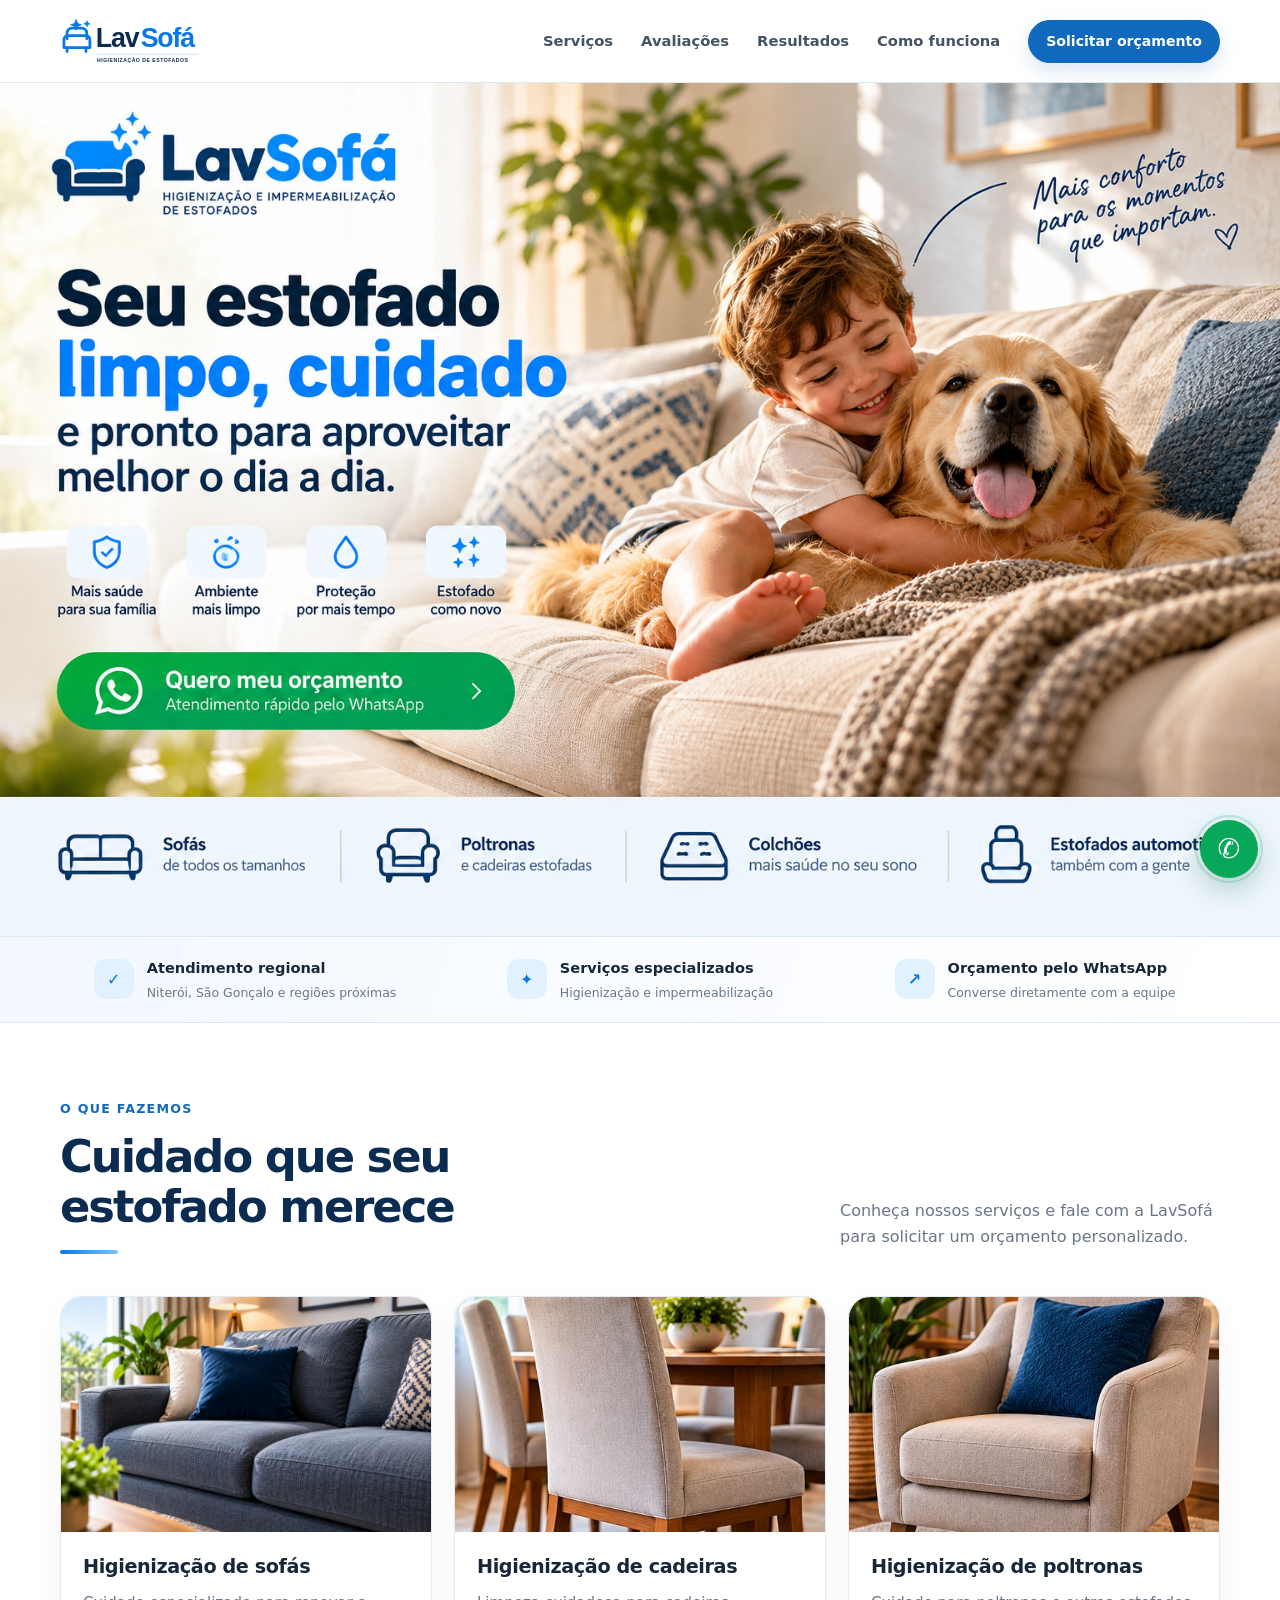
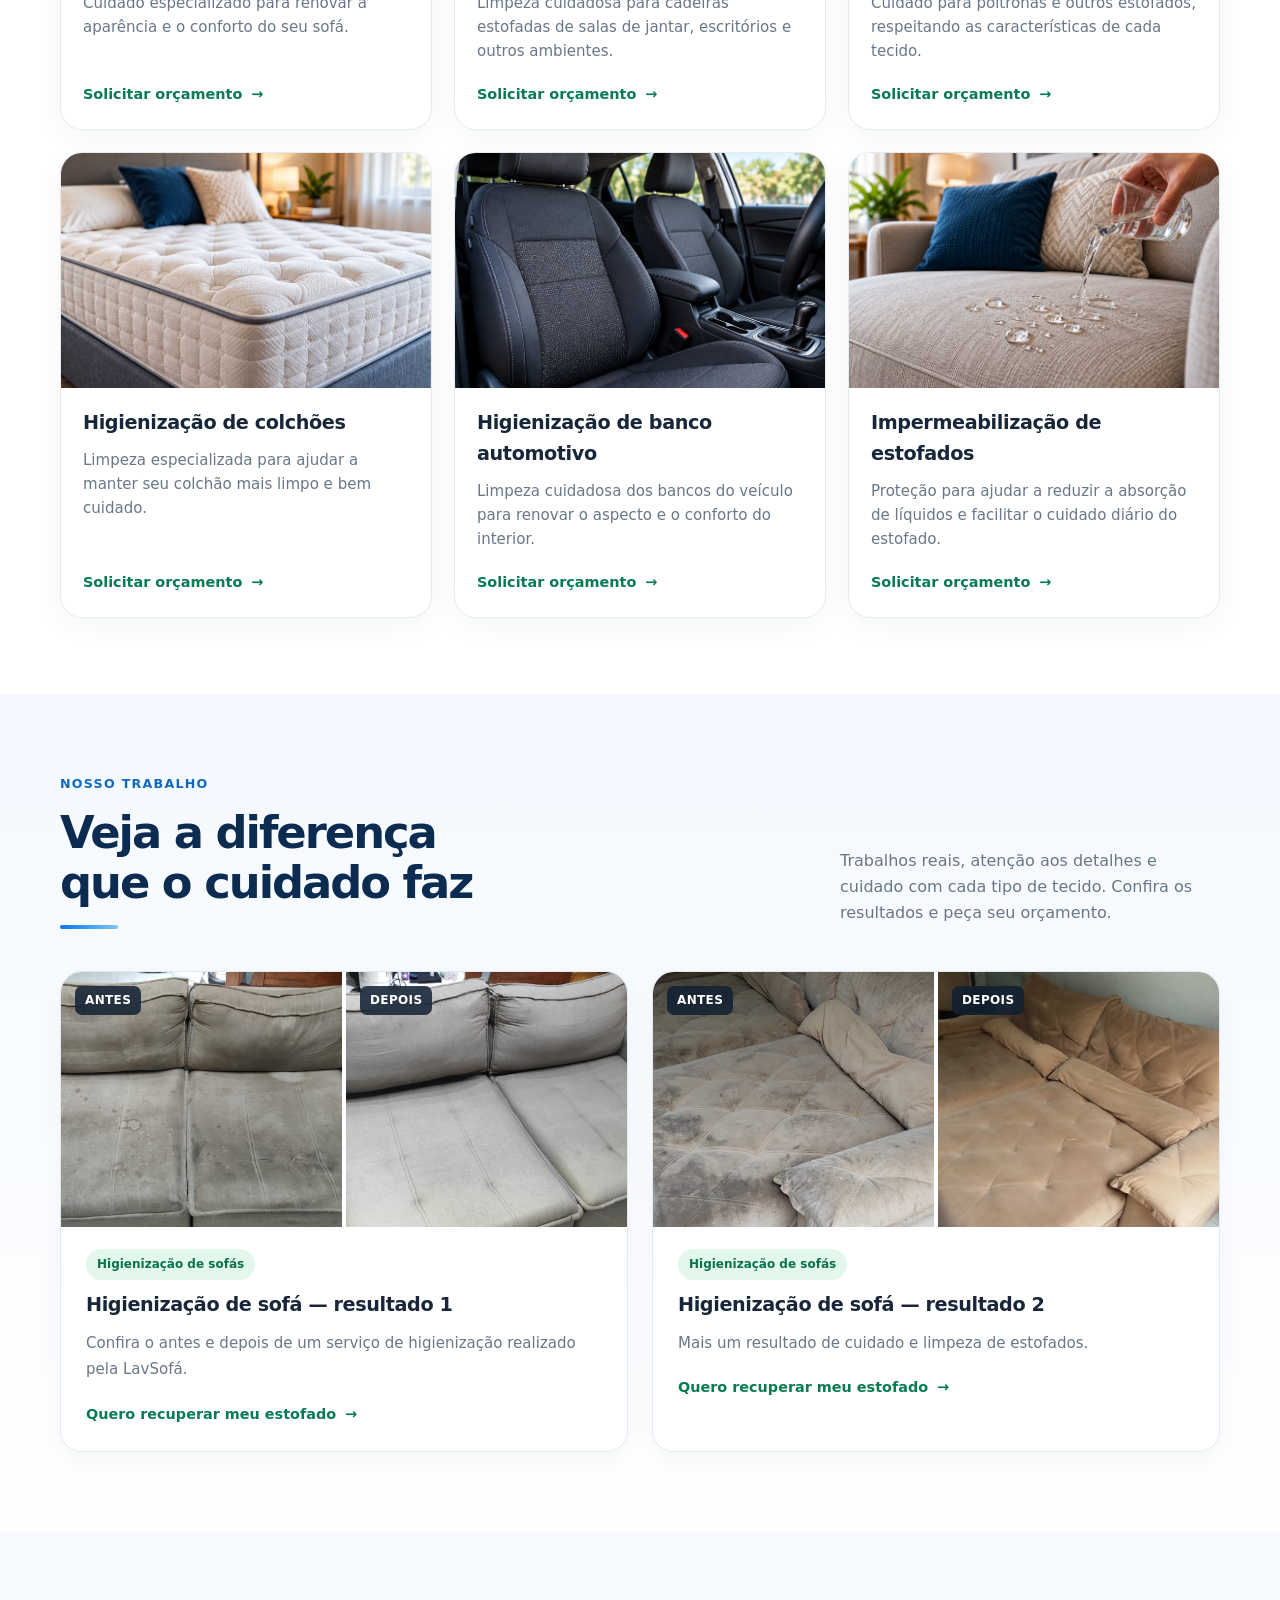
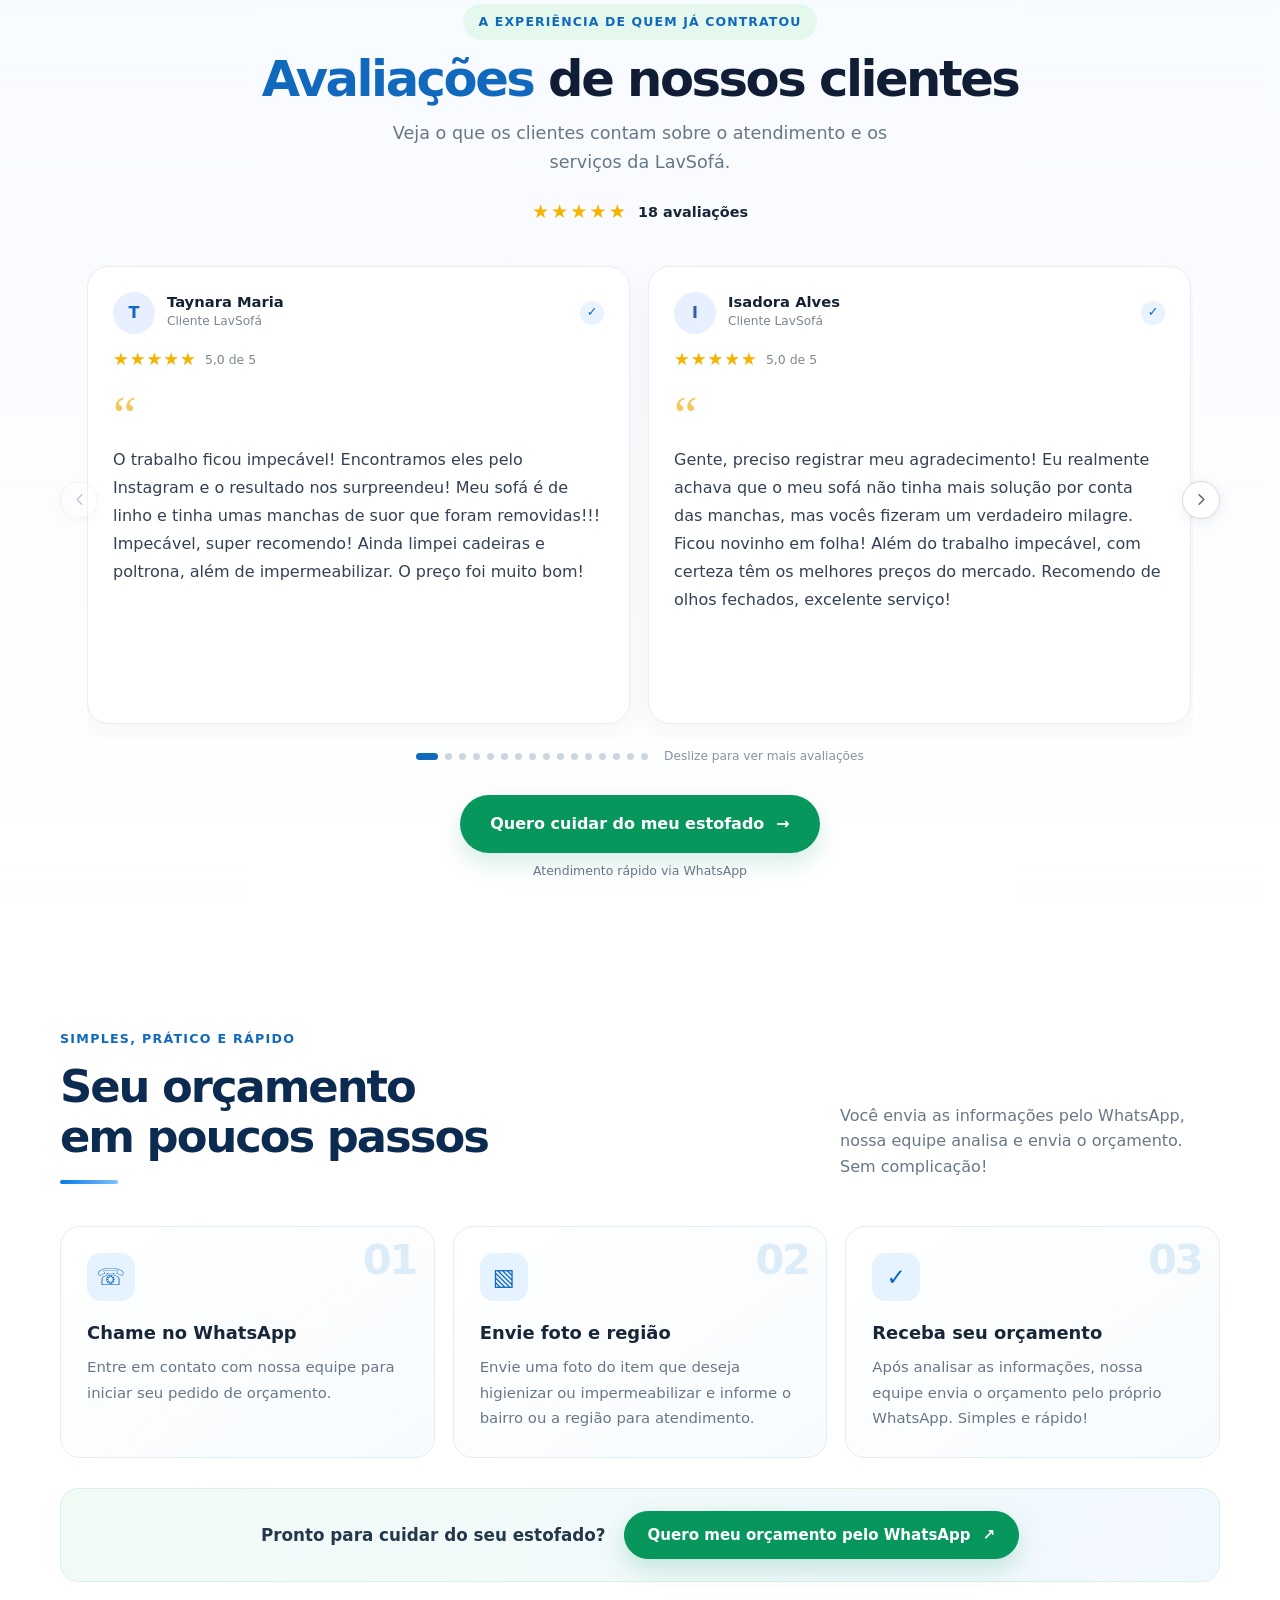
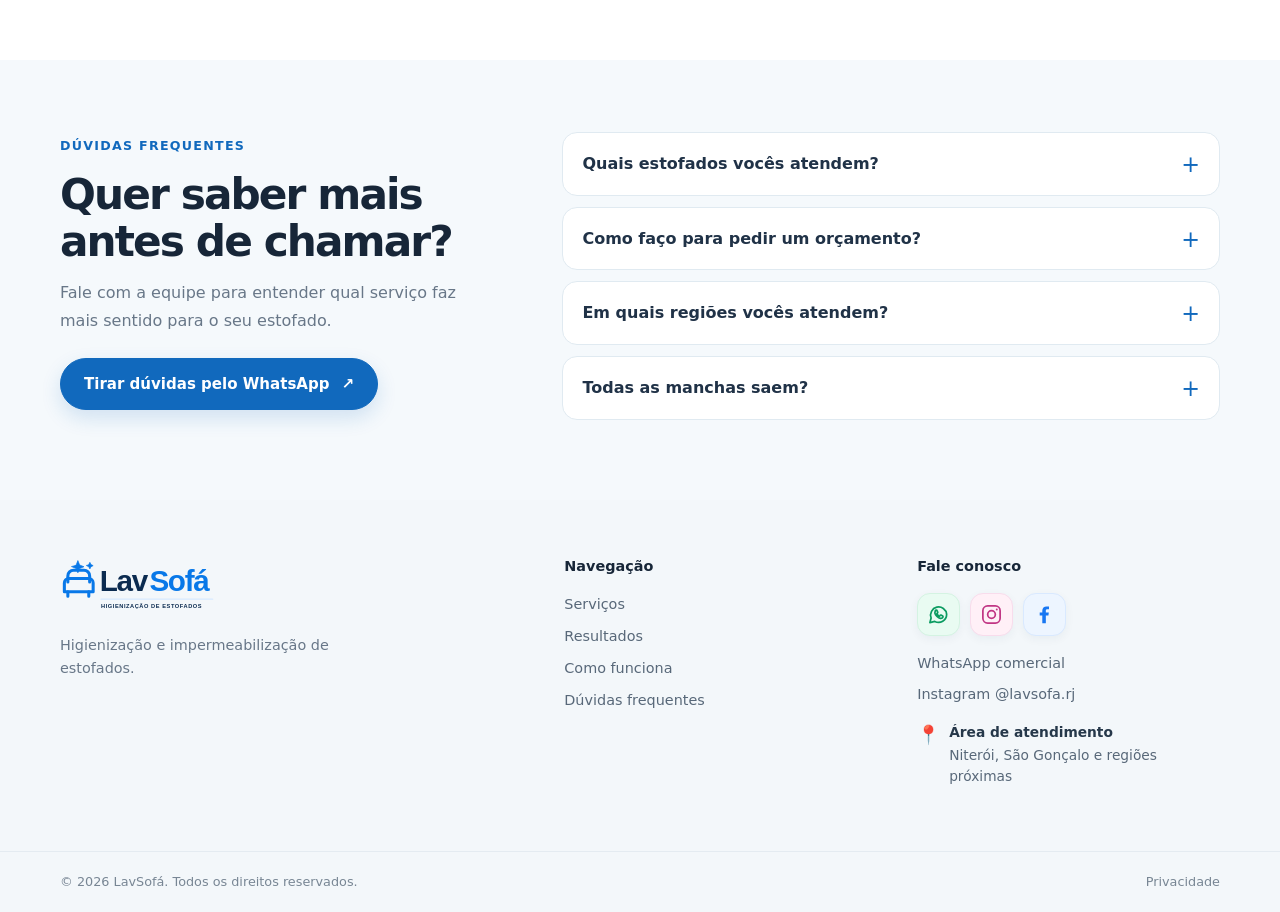
==== index.html @ b8b1fb09 "Publicação inicial do site LavSofá" ====
<!doctype html>
<html lang="pt-BR">
<head>
  <meta charset="utf-8">
  <meta name="viewport" content="width=device-width, initial-scale=1">
  <title>LavSofá | Higienização e impermeabilização de estofados</title>
  <meta name="description" content="Conheça os serviços da LavSofá e solicite um orçamento pelo WhatsApp em Niterói, São Gonçalo e regiões próximas.">
  <meta name="theme-color" content="#1169bd">
  <meta property="og:type" content="website">
  <meta property="og:title" content="LavSofá | Higienização e impermeabilização de estofados">
  <meta property="og:description" content="Solicite um orçamento pelo WhatsApp. Atendimento em Niterói, São Gonçalo e regiões próximas.">
  <link rel="icon" href="static/img/logo-lavsofa-compact.svg" type="image/svg+xml">
  <link rel="stylesheet" href="static/css/site.css">
  <script src="static/js/site-data.js"></script>
  <script src="static/js/static-site.js" defer></script>
</head>
<body>
<header class="site-header">
  <div class="container header-inner">
    <a class="brand" href="#inicio" aria-label="LavSofá — início"><img src="static/img/logo-lavsofa-compact.svg" alt="Logotipo LavSofá"></a>
    <button class="menu-toggle" type="button" aria-expanded="false" aria-controls="main-nav" aria-label="Abrir menu"><span></span><span></span><span></span></button>
    <nav id="main-nav" class="main-nav" aria-label="Navegação principal">
      <a href="#servicos">Serviços</a><a href="#avaliacoes" data-nav-testimonials hidden>Avaliações</a><a href="#trabalhos" data-nav-portfolio hidden>Resultados</a><a href="#como-funciona">Como funciona</a>
      <a class="button button-small" href="https://wa.me/5521966069772" target="_blank" rel="noopener noreferrer" data-whatsapp>Solicitar orçamento</a>
    </nav>
  </div>
</header>
<main>
  <section class="hero section hero-banner-section" id="inicio">
    <div class="hero-banner-wrap">
      <a class="hero-banner-link" href="https://wa.me/5521966069772" target="_blank" rel="noopener noreferrer" aria-label="Solicitar orçamento pelo WhatsApp" data-whatsapp>
        <img class="hero-banner-image" src="static/img/wide_bright_clean_professional_advertising_bann.png" alt="Banner principal de divulgação da LavSofá" data-hero-image fetchpriority="high">
      </a>
    </div>
  </section>

  <section class="trust-strip" aria-label="Informações sobre o atendimento">
    <div class="container trust-inner">
      <div><span class="trust-icon">✓</span><span><strong>Atendimento regional</strong><small data-service-areas>Niterói, São Gonçalo e regiões próximas</small></span></div>
      <div><span class="trust-icon">✦</span><span><strong>Serviços especializados</strong><small>Higienização e impermeabilização</small></span></div>
      <div><span class="trust-icon">↗</span><span><strong>Orçamento pelo WhatsApp</strong><small>Converse diretamente com a equipe</small></span></div>
    </div>
  </section>

  <section class="section" id="servicos">
    <div class="container">
      <div class="section-heading">
        <div><span class="eyebrow">O que fazemos</span><h2>Cuidado que seu estofado merece</h2></div>
        <p>Conheça nossos serviços e fale com a LavSofá para solicitar um orçamento personalizado.</p>
      </div>
      <div class="service-grid" id="service-grid"></div>
    </div>
  </section>

  <section class="section section-soft" id="trabalhos" data-portfolio-section hidden>
    <div class="container">
      <div class="section-heading">
        <div><span class="eyebrow">Nosso trabalho</span><h2>Veja a diferença que o cuidado faz</h2></div>
        <p>Trabalhos reais, atenção aos detalhes e cuidado com cada tipo de tecido. Confira os resultados e peça seu orçamento.</p>
      </div>
      <div class="portfolio-grid" id="portfolio-grid"></div>
    </div>
  </section>

  <section class="section testimonials-section" id="avaliacoes" data-testimonials-section>
    <div class="container">
      <div class="testimonials-heading">
        <span class="review-kicker">A experiência de quem já contratou</span>
        <h2><span>Avaliações</span> de nossos clientes</h2>
        <p>Veja o que os clientes contam sobre o atendimento e os serviços da LavSofá.</p>
        <div class="reviews-summary"><div class="reviews-summary-stars" aria-hidden="true">★★★★★</div><strong id="testimonial-count">2 avaliações</strong></div>
      </div>
      <div class="testimonials-carousel" data-testimonials-carousel>
        <button class="carousel-arrow carousel-prev" type="button" aria-label="Ver depoimentos anteriores" data-carousel-prev disabled><svg viewBox="0 0 24 24" aria-hidden="true"><path d="m15 18-6-6 6-6"/></svg></button>
        <div class="testimonials-viewport" data-carousel-viewport tabindex="0" aria-label="Carrossel de avaliações de clientes"><div class="testimonials-track" data-carousel-track id="testimonial-track"></div></div>
        <button class="carousel-arrow carousel-next" type="button" aria-label="Ver próximos depoimentos" data-carousel-next><svg viewBox="0 0 24 24" aria-hidden="true"><path d="m9 18 6-6-6-6"/></svg></button>
      </div>
      <div class="carousel-footer"><div class="carousel-dots" data-carousel-dots aria-label="Navegação das avaliações"></div><span class="carousel-hint">Deslize para ver mais avaliações</span></div>
      <div class="testimonials-cta">
        <a class="button testimonial-cta-button" href="https://wa.me/5521966069772?text=Ol%C3%A1%21%20Quero%20cuidar%20do%20meu%20estofado." target="_blank" rel="noopener noreferrer">Quero cuidar do meu estofado <span aria-hidden="true">→</span></a>
        <small>Atendimento rápido via WhatsApp</small>
      </div>
    </div>
  </section>



  <section class="section how-section" id="como-funciona">
    <div class="container">
      <div class="section-heading">
        <div><span class="eyebrow">Simples, prático e rápido</span><h2>Seu orçamento em poucos passos</h2></div>
        <p>Você envia as informações pelo WhatsApp, nossa equipe analisa e envia o orçamento. Sem complicação!</p>
      </div>
      <div class="steps-grid">
        <article class="step-card"><span class="step-number">01</span><div class="step-icon" aria-hidden="true">☏</div><h3>Chame no WhatsApp</h3><p>Entre em contato com nossa equipe para iniciar seu pedido de orçamento.</p></article>
        <article class="step-card"><span class="step-number">02</span><div class="step-icon" aria-hidden="true">▧</div><h3>Envie foto e região</h3><p>Envie uma foto do item que deseja higienizar ou impermeabilizar e informe o bairro ou a região para atendimento.</p></article>
        <article class="step-card"><span class="step-number">03</span><div class="step-icon" aria-hidden="true">✓</div><h3>Receba seu orçamento</h3><p>Após analisar as informações, nossa equipe envia o orçamento pelo próprio WhatsApp. Simples e rápido!</p></article>
      </div>
      <div class="steps-cta"><p>Pronto para cuidar do seu estofado?</p><a class="button hero-primary-cta" href="https://wa.me/5521966069772" target="_blank" rel="noopener noreferrer" data-whatsapp>Quero meu orçamento pelo WhatsApp <span aria-hidden="true">↗</span></a></div>
    </div>
  </section>

  <section class="section faq-section" id="duvidas">
    <div class="container faq-layout">
      <div><span class="eyebrow">Dúvidas frequentes</span><h2>Quer saber mais antes de chamar?</h2><p>Fale com a equipe para entender qual serviço faz mais sentido para o seu estofado.</p><a class="button" href="https://wa.me/5521966069772" target="_blank" rel="noopener noreferrer" data-whatsapp>Tirar dúvidas pelo WhatsApp <span aria-hidden="true">↗</span></a></div>
      <div class="faq-list">
        <details><summary>Quais estofados vocês atendem?</summary><p>A LavSofá oferece serviços para sofás, cadeiras, poltronas, colchões e impermeabilização de estofados. Consulte a equipe para confirmar a necessidade do seu item.</p></details>
        <details><summary>Como faço para pedir um orçamento?</summary><p>Clique em qualquer botão de WhatsApp, informe qual é o estofado e, se possível, envie fotos para ajudar na avaliação.</p></details>
        <details><summary>Em quais regiões vocês atendem?</summary><p>Atendemos Niterói, São Gonçalo e regiões próximas. Consulte a equipe para confirmar a disponibilidade na sua localidade.</p></details>
        <details><summary>Todas as manchas saem?</summary><p>O resultado depende do tecido, do tipo de mancha e do tempo em que ela está no estofado. A remoção completa não pode ser garantida em todos os casos.</p></details>
      </div>
    </div>
  </section>





</main>
<footer class="site-footer">
  <div class="container footer-main">
    <div class="footer-brand"><img src="static/img/logo-lavsofa-compact.svg" alt="LavSofá"><p>Higienização e impermeabilização de estofados.</p></div>
    <div><h3>Navegação</h3><a href="#servicos">Serviços</a><a href="#trabalhos" data-nav-portfolio hidden>Resultados</a><a href="#como-funciona">Como funciona</a><a href="#duvidas">Dúvidas frequentes</a></div>
    <div class="footer-contact"><h3>Fale conosco</h3><div class="footer-socials" aria-label="Redes sociais e contato">
      <a class="social-icon social-whatsapp" href="https://wa.me/5521966069772" target="_blank" rel="noopener noreferrer" aria-label="WhatsApp da LavSofá" title="WhatsApp" data-whatsapp><svg viewBox="0 0 24 24" aria-hidden="true"><path d="M20.5 11.8a8.4 8.4 0 0 1-12.4 7.4L3 20.5l1.3-4.9a8.4 8.4 0 1 1 16.2-3.8Z"/><path d="M8.7 7.8c.2-.5.4-.5.7-.5h.5c.2 0 .4.1.5.4l.8 1.9c.1.2.1.4-.1.6l-.6.7c-.2.2-.2.4-.1.6.5.9 1.3 1.7 2.2 2.2.2.1.4.1.6-.1l.8-.9c.2-.2.4-.2.6-.1l1.8.9c.2.1.3.3.3.5 0 .3-.2 1.2-.8 1.6-.5.4-1.2.6-2 .4-1-.2-2.2-.8-3.5-2-1.1-1-1.9-2.3-2.1-3.2-.2-.8 0-1.6.4-2.1Z"/></svg></a>
      <a class="social-icon social-instagram" href="https://www.instagram.com/lavsofa.rj/" target="_blank" rel="noopener noreferrer" aria-label="Instagram da LavSofá" title="Instagram"><svg viewBox="0 0 24 24" aria-hidden="true"><rect x="3" y="3" width="18" height="18" rx="5"/><circle cx="12" cy="12" r="4"/><circle class="social-dot" cx="17.5" cy="6.7" r="1"/></svg></a>
      <a class="social-icon social-facebook" href="https://www.facebook.com/people/LavSof%C3%A1/61586014421787/" target="_blank" rel="noopener noreferrer" aria-label="Facebook da LavSofá" title="Facebook"><svg viewBox="0 0 24 24" aria-hidden="true"><path d="M13.4 21v-8h2.7l.4-3.1h-3.1V8c0-.9.3-1.5 1.6-1.5h1.7V3.7c-.3 0-1.4-.1-2.6-.1-2.6 0-4.4 1.6-4.4 4.5v1.8H7v3.1h2.7v8h3.7Z" fill="currentColor" stroke="none"/></svg></a>
    </div><a class="footer-contact-link" href="https://wa.me/5521966069772" target="_blank" rel="noopener noreferrer" data-whatsapp>WhatsApp comercial</a><a class="footer-contact-link" href="https://www.instagram.com/lavsofa.rj/" target="_blank" rel="noopener noreferrer">Instagram @lavsofa.rj</a><p class="footer-service-area"><span class="footer-location-pin" aria-hidden="true">📍</span><span><strong>Área de atendimento</strong><span data-service-areas>Niterói, São Gonçalo e regiões próximas</span></span></p></div>
  </div>
  <div class="footer-bottom"><div class="container"><span>© <span id="current-year"></span> LavSofá. Todos os direitos reservados.</span><a href="#privacidade" aria-label="Informações de privacidade">Privacidade</a></div></div>
</footer>
<a class="whatsapp-float" href="https://wa.me/5521966069772" target="_blank" rel="noopener noreferrer" aria-label="Solicitar orçamento pelo WhatsApp" data-whatsapp><span aria-hidden="true">✆</span></a>
<a class="mobile-sticky-cta" href="https://wa.me/5521966069772" target="_blank" rel="noopener noreferrer" data-whatsapp>Pedir orçamento no WhatsApp <span aria-hidden="true">↗</span></a>
</body>
</html>
---- static/css/site.css ----
:root{--blue:#1269bd;--blue-dark:#084b91;--blue-light:#eaf4ff;--ink:#172638;--muted:#687788;--line:#e4ebf1;--soft:#f5f8fb;--white:#fff;--radius:22px;--shadow:0 16px 44px rgba(22,61,99,.10)}
*{box-sizing:border-box}html{scroll-behavior:smooth;scroll-padding-top:90px}body{margin:0;color:var(--ink);font-family:Inter,ui-sans-serif,system-ui,-apple-system,BlinkMacSystemFont,"Segoe UI",sans-serif;line-height:1.6;background:#fff}img{max-width:100%;display:block}a{color:inherit;text-decoration:none}.container{width:min(1160px,calc(100% - 40px));margin-inline:auto}.section{padding:94px 0}.section-soft{background:var(--soft)}.site-header{position:sticky;top:0;z-index:50;background:rgba(255,255,255,.94);backdrop-filter:blur(14px);border-bottom:1px solid rgba(228,235,241,.8)}.header-inner{height:82px;display:flex;align-items:center;justify-content:space-between;gap:28px}.brand{width:190px;flex-shrink:0}.brand img{width:100%;height:58px;object-fit:contain;object-position:left center}.main-nav{display:flex;align-items:center;gap:28px}.main-nav>a:not(.button){font-size:.92rem;color:#445365;font-weight:600;transition:color .2s}.main-nav>a:not(.button):hover,.text-link:hover{color:var(--blue)}.button{display:inline-flex;align-items:center;justify-content:center;gap:12px;min-height:52px;padding:0 23px;border:1px solid var(--blue);border-radius:12px;background:var(--blue);color:#fff;font-weight:750;font-size:.94rem;box-shadow:0 8px 20px rgba(18,105,189,.16);transition:transform .2s,background .2s,box-shadow .2s}.button:hover{background:var(--blue-dark);transform:translateY(-2px);box-shadow:0 12px 24px rgba(18,105,189,.2)}.button-small{min-height:43px;padding:0 17px;font-size:.88rem;border-radius:10px}.button-outline{background:transparent;color:var(--blue);box-shadow:none}.button-outline:hover{color:#fff}.menu-toggle{display:none}
.hero{padding-top:66px;padding-bottom:78px;overflow:hidden}.hero-grid{display:grid;grid-template-columns:1fr 1fr;align-items:center;gap:64px}.hero-copy{position:relative;z-index:2}.eyebrow{display:inline-flex;align-items:center;gap:9px;color:var(--blue);font-size:.79rem;font-weight:800;letter-spacing:.1em;text-transform:uppercase}.eyebrow-dot{width:8px;height:8px;border-radius:50%;background:var(--blue);box-shadow:0 0 0 5px #e3f1ff}.hero h1{font-size:clamp(2.8rem,5.3vw,4.6rem);letter-spacing:-.055em;line-height:1.04;margin:22px 0 24px;max-width:620px}.hero-lead{font-size:1.13rem;color:var(--muted);max-width:530px;line-height:1.8;margin:0}.hero-actions{display:flex;flex-wrap:wrap;gap:13px;margin-top:32px}.service-area{display:flex;align-items:center;gap:8px;color:#69798a;font-size:.9rem;margin-top:24px}.service-area span{font-size:1.25rem;color:var(--blue)}.hero-visual{min-height:450px;position:relative;display:flex;align-items:center;justify-content:center}.hero-photo{position:relative;z-index:1;width:100%;height:430px;object-fit:cover;border-radius:36px 36px 110px 36px;box-shadow:var(--shadow)}.hero-placeholder{position:relative;z-index:1;min-height:390px;width:100%;border:1px dashed #b8d6f0;background:linear-gradient(145deg,#f4faff,#e5f2ff);border-radius:36px 36px 110px 36px;display:flex;flex-direction:column;align-items:center;justify-content:center;padding:30px;text-align:center}.hero-placeholder img{width:min(76%,370px);height:auto;object-fit:contain}.hero-placeholder p{color:#687788;font-size:.85rem;margin-top:20px}.visual-note{position:absolute;z-index:3;left:-35px;bottom:20px;display:flex;align-items:center;gap:13px;background:white;padding:16px 21px;border-radius:15px;box-shadow:var(--shadow)}.note-icon{display:grid;place-items:center;width:42px;height:42px;border-radius:12px;background:var(--blue-light);color:var(--blue);font-size:1.35rem}.visual-note strong,.visual-note small{display:block}.visual-note strong{font-size:.9rem}.visual-note small{font-size:.78rem;color:var(--muted);margin-top:2px}.decor{position:absolute;border-radius:50%;border:1px solid #b7d9f7}.decor-one{width:110px;height:110px;right:-24px;top:0}.decor-two{width:55px;height:55px;right:10px;top:28px;background:#edf7ff}
.trust-strip{background:#f6f9fc;border-block:1px solid #e9eff5}.trust-inner{display:grid;grid-template-columns:repeat(3,1fr);padding:25px 0;gap:25px}.trust-inner>div{display:flex;align-items:center;gap:13px;justify-content:center}.trust-icon{display:grid;place-items:center;width:40px;height:40px;flex-shrink:0;border-radius:12px;background:#e4f2ff;color:var(--blue);font-weight:900}.trust-inner strong,.trust-inner small{display:block}.trust-inner strong{font-size:.91rem}.trust-inner small{font-size:.78rem;color:var(--muted);margin-top:3px}
.section-heading{display:flex;justify-content:space-between;align-items:end;gap:36px;margin-bottom:38px}.section-heading h2{font-size:clamp(2rem,3.5vw,3rem);letter-spacing:-.045em;line-height:1.12;margin:12px 0 0;max-width:600px}.section-heading>p{max-width:380px;color:var(--muted);margin:0 0 4px}.service-grid{display:grid;grid-template-columns:repeat(3,minmax(0,1fr));gap:22px}.service-card,.portfolio-card{border:1px solid var(--line);border-radius:var(--radius);overflow:hidden;background:#fff;transition:transform .25s,box-shadow .25s,border-color .25s}.service-card:hover,.portfolio-card:hover{transform:translateY(-5px);box-shadow:var(--shadow);border-color:#c7def2}.card-image{width:100%;height:220px;object-fit:cover}.card-image-empty{display:grid;place-items:center;background:linear-gradient(135deg,#e8f4ff,#f7fbff);color:#7aafdF;font-size:1.4rem;font-weight:800}.service-card-body,.portfolio-body{padding:23px}.service-card h3,.portfolio-card h3{margin:0 0 9px;font-size:1.2rem;letter-spacing:-.02em}.service-card p,.portfolio-card p{margin:0;color:var(--muted);font-size:.94rem}.service-card .service-detail{font-size:.87rem;margin-top:10px}.text-link{display:inline-flex;align-items:center;gap:9px;margin-top:20px;color:var(--blue);font-weight:800;font-size:.9rem}.empty-state{padding:45px 24px;border:1px dashed #c9dcec;border-radius:var(--radius);background:rgba(255,255,255,.65);text-align:center}.empty-symbol{display:grid;place-items:center;margin:0 auto 14px;width:54px;height:54px;border-radius:16px;background:var(--blue-light);color:var(--blue);font-size:1.5rem}.empty-state h3{margin:0 0 8px;font-size:1.35rem}.empty-state p{max-width:520px;margin:0 auto 20px;color:var(--muted)}.empty-state small{display:block;margin-top:14px;color:#7a8794}
.portfolio-grid{display:grid;grid-template-columns:repeat(2,minmax(0,1fr));gap:24px}.portfolio-card{background:#fff}.portfolio-image{width:100%;height:300px;object-fit:cover}.before-after{display:grid;grid-template-columns:1fr 1fr;gap:3px;background:white}.before-after figure{margin:0;position:relative;min-width:0}.before-after img{width:100%;height:255px;object-fit:cover}.before-after figcaption{position:absolute;left:12px;top:12px;background:rgba(18,38,56,.8);color:#fff;font-size:.75rem;font-weight:800;padding:5px 10px;border-radius:7px}.portfolio-body{padding:22px 25px 25px}.tag{display:inline-block;background:#eaf4ff;color:var(--blue);font-size:.75rem;font-weight:800;padding:5px 9px;border-radius:7px;margin-bottom:10px}
.testimonial-grid{display:grid;grid-template-columns:repeat(3,minmax(0,1fr));gap:22px}.testimonial-card{position:relative;padding:28px;border:1px solid var(--line);border-radius:var(--radius);background:#fff}.rating{color:#f2a51a;letter-spacing:2px;font-size:1rem}.quote-mark{display:block;color:#c9e3fb;font-family:Georgia,serif;font-size:4rem;line-height:.9;margin-top:15px}.testimonial-card blockquote{margin:8px 0 24px;color:#48596b;line-height:1.8}.testimonial-author{display:flex;align-items:center;gap:11px}.avatar{width:42px;height:42px;display:grid;place-items:center;background:var(--blue-light);color:var(--blue);font-weight:800;border-radius:50%}.testimonial-author strong,.testimonial-author small{display:block}.testimonial-author strong{font-size:.9rem}.testimonial-author small{font-size:.78rem;color:var(--muted);margin-top:2px}
.contact-section{padding-top:35px;padding-bottom:90px}.contact-panel{position:relative;overflow:hidden;display:flex;justify-content:space-between;align-items:center;gap:35px;padding:54px 62px;border-radius:30px;background:linear-gradient(120deg,#0b4e91,#1475c9);color:white}.eyebrow-light{color:#c9e6ff}.contact-copy{position:relative;z-index:2;max-width:640px}.contact-copy h2{font-size:clamp(2rem,4vw,3.3rem);line-height:1.1;letter-spacing:-.04em;margin:14px 0}.contact-copy p{max-width:520px;color:#e0efff;margin:0 0 25px}.button-white{background:#fff;color:var(--blue);border-color:#fff;box-shadow:none}.button-white:hover{background:#edf6ff;color:var(--blue-dark)}.contact-mark{position:relative;width:190px;height:190px;flex-shrink:0;display:grid;place-items:center}.contact-mark>span{position:relative;z-index:1;font-size:3.5rem;font-weight:900;letter-spacing:-.1em;color:rgba(255,255,255,.9)}.contact-ring{position:absolute;inset:0;border:1px solid rgba(255,255,255,.3);border-radius:50%;box-shadow:0 0 0 25px rgba(255,255,255,.05),0 0 0 50px rgba(255,255,255,.035)}
.site-footer{background:#f7f9fb}.footer-main{display:grid;grid-template-columns:1.5fr 1fr 1fr;gap:50px;padding:50px 0}.footer-brand img{width:175px;height:65px;object-fit:contain;object-position:left}.footer-brand p,.footer-main p{color:var(--muted);font-size:.9rem;max-width:280px}.footer-main h3{font-size:.9rem;margin:5px 0 15px}.footer-main>div:not(:first-child)>a{display:block;color:#586879;font-size:.9rem;margin:9px 0}.footer-main a:hover{color:var(--blue)}.footer-bottom{border-top:1px solid var(--line)}.footer-bottom .container{min-height:60px;display:flex;align-items:center;justify-content:space-between;gap:20px;color:#788694;font-size:.8rem}.whatsapp-float{position:fixed;z-index:40;right:22px;bottom:22px;display:grid;place-items:center;width:58px;height:58px;border-radius:50%;background:#159c65;color:#fff;box-shadow:0 10px 28px rgba(10,95,61,.25);font-size:1.7rem;transition:transform .2s}.whatsapp-float:hover{transform:translateY(-3px)}:focus-visible{outline:3px solid #f4b942;outline-offset:4px}
@media(max-width:980px){.main-nav{gap:16px}.main-nav>a:not(.button){font-size:.84rem}.hero-grid{gap:35px}.hero h1{font-size:clamp(2.7rem,6vw,4rem)}.hero-visual{min-height:390px}.hero-photo{height:380px}.hero-placeholder{min-height:350px}.trust-inner{gap:14px}.trust-inner>div{justify-content:flex-start}.service-grid{grid-template-columns:repeat(2,minmax(0,1fr))}.testimonial-grid{grid-template-columns:repeat(2,minmax(0,1fr))}.contact-panel{padding:45px}.contact-mark{width:140px;height:140px}}
@media(max-width:760px){.container{width:min(100% - 32px,560px)}.section{padding:68px 0}.header-inner{height:72px}.brand{width:155px}.brand img{height:50px}.menu-toggle{display:flex;flex-direction:column;justify-content:center;gap:5px;width:44px;height:44px;border:1px solid var(--line);background:#fff;border-radius:11px;padding:10px}.menu-toggle span{height:2px;width:100%;background:var(--ink);border-radius:2px}.main-nav{display:none;position:absolute;top:71px;left:0;right:0;padding:16px;background:#fff;border-bottom:1px solid var(--line);box-shadow:0 14px 22px rgba(22,61,99,.08);align-items:stretch;gap:0}.main-nav.is-open{display:flex;flex-direction:column}.main-nav>a:not(.button){padding:12px 8px;font-size:.95rem}.main-nav .button{margin-top:9px}.hero{padding-top:45px;padding-bottom:48px}.hero-grid{grid-template-columns:1fr;gap:30px}.hero h1{font-size:clamp(2.65rem,11vw,4rem);margin:18px 0}.hero-lead{font-size:1rem}.hero-actions{margin-top:24px}.hero-actions .button{flex:1}.hero-visual{min-height:300px;margin:0 8px 10px}.hero-photo{height:320px;border-radius:26px 26px 70px 26px}.hero-placeholder{min-height:290px;border-radius:26px 26px 70px 26px}.visual-note{left:-8px;bottom:-14px;padding:12px 14px}.decor-one{right:-8px}.trust-inner{grid-template-columns:1fr;gap:18px;padding:22px 0}.trust-inner>div{justify-content:flex-start}.section-heading{display:block;margin-bottom:28px}.section-heading h2{font-size:2.25rem}.section-heading>p{margin-top:14px}.service-grid,.portfolio-grid,.testimonial-grid{grid-template-columns:1fr}.card-image{height:235px}.portfolio-image{height:255px}.before-after img{height:205px}.contact-section{padding-top:10px;padding-bottom:65px}.contact-panel{padding:35px 25px;border-radius:24px}.contact-mark{display:none}.contact-copy h2{font-size:2.4rem}.footer-main{grid-template-columns:1fr 1fr;gap:30px;padding:38px 0}.footer-brand{grid-column:1/-1}.footer-bottom .container{padding:15px 0;min-height:unset;align-items:flex-start;flex-direction:column;gap:5px}.whatsapp-float{width:52px;height:52px;right:15px;bottom:15px}}
@media(max-width:390px){.hero-actions{flex-direction:column}.hero-actions .button{width:100%}.footer-main{grid-template-columns:1fr}.footer-brand{grid-column:auto}.before-after img{height:165px}}
@media(prefers-reduced-motion:reduce){html{scroll-behavior:auto}*,*::before,*::after{animation-duration:.01ms!important;animation-iteration-count:1!important;transition-duration:.01ms!important}}


/* Depoimentos — destaque visual para avaliações de cinco estrelas */
.testimonials-section{background:linear-gradient(180deg,#fff 0%,#fbfefc 100%)}
.testimonials-heading{text-align:center;max-width:800px;margin:0 auto 42px}
.review-kicker{display:inline-flex;align-items:center;gap:9px;padding:8px 16px;border-radius:999px;background:#e5f8ee;color:#08734d;font-size:.88rem;font-weight:800;letter-spacing:0;text-transform:none}
.review-kicker-icon{display:grid;place-items:center;width:22px;height:22px;border-radius:50%;background:#08734d;color:#fff;font-size:.85rem}
.testimonials-heading h2{font-size:clamp(2.15rem,4vw,3.3rem);line-height:1.1;letter-spacing:-.05em;margin:18px 0 13px;color:#101d35}
.testimonials-heading>p{max-width:680px;margin:0 auto;color:#64748b;font-size:1.1rem;line-height:1.65}
.testimonials-section .testimonial-grid{grid-template-columns:repeat(3,minmax(0,1fr));gap:20px}
.testimonials-section .testimonial-card{padding:25px 25px 27px;border:1px solid #e8edf0;border-radius:22px;background:#fff;box-shadow:0 8px 28px rgba(15,38,55,.045);transition:transform .2s ease,box-shadow .2s ease,border-color .2s ease}
.testimonials-section .testimonial-card:hover{transform:translateY(-4px);border-color:#c8ead8;box-shadow:0 16px 34px rgba(15,38,55,.09)}
.testimonial-card-top{display:flex;align-items:center;justify-content:space-between;gap:12px}
.testimonial-person{display:flex;align-items:center;gap:12px;min-width:0}
.testimonial-person .avatar{width:54px;height:54px;flex-shrink:0;background:#e4f7ee;color:#08734d;font-size:1.05rem}
.testimonial-card:nth-child(3n + 2) .testimonial-person .avatar{background:#e8efff;color:#315da8}
.testimonial-card:nth-child(3n) .testimonial-person .avatar{background:#fff0e6;color:#9a4a1c}
.testimonial-person-details{min-width:0}
.testimonial-person-details strong{display:block;color:#111d35;font-size:1rem;line-height:1.25;overflow-wrap:anywhere}
.testimonial-person-details small{display:block;color:#748094;font-size:.8rem;margin-top:4px}
.testimonial-badge{display:inline-flex;align-items:center;gap:5px;flex-shrink:0;padding:7px 9px;border-radius:9px;background:#e9f9f1;color:#08734d;font-size:.72rem;font-weight:750}
.testimonial-badge span{display:grid;place-items:center;width:16px;height:16px;border-radius:50%;background:#08734d;color:#fff;font-size:.68rem}
.testimonials-section .testimonial-rating{display:flex;align-items:center;gap:10px;margin:20px 0 14px}
.testimonial-stars{color:#f5a900;font-size:1.65rem;letter-spacing:1px;line-height:1;text-shadow:0 1px 0 rgba(169,103,0,.1)}
.testimonial-rating strong{color:#14213a;font-size:1.05rem}
.testimonials-section .quote-mark{margin:6px 0 0;color:#c7ced5;font-size:3.3rem;line-height:.7}
.testimonials-section .testimonial-card blockquote{margin:9px 0 0;color:#334155;font-size:1rem;line-height:1.75;overflow-wrap:anywhere}
.testimonial-highlights{display:grid;grid-template-columns:repeat(3,minmax(0,1fr));gap:0;margin-top:42px;padding:25px 12px;border-radius:22px;background:linear-gradient(110deg,#f0fbf5,#f8fcfa)}
.testimonial-highlight{display:flex;align-items:center;justify-content:center;gap:13px;padding:5px 15px}
.testimonial-highlight+.testimonial-highlight{border-left:1px solid #d9ebe2}
.highlight-icon{display:grid;place-items:center;flex:0 0 54px;width:54px;height:54px;border-radius:50%;font-size:1.5rem}
.highlight-green{background:#d9f8e8;color:#08734d}
.highlight-gold{background:#fff4d3;color:#f2a900}
.testimonial-highlight strong,.testimonial-highlight small{display:block}
.testimonial-highlight strong{color:#14213a;font-size:.98rem;line-height:1.3}
.testimonial-highlight small{margin-top:4px;color:#66758a;font-size:.8rem}
.highlight-stars{display:block;color:#f5a900;letter-spacing:2px;font-size:1.15rem;line-height:1.2;margin-top:5px}
.testimonials-cta{display:flex;align-items:center;flex-direction:column;gap:10px;margin-top:26px;text-align:center}
.testimonial-cta-button{min-height:58px;padding:0 30px;border:0;border-radius:999px;background:#07975d;box-shadow:0 10px 22px rgba(7,151,93,.16);font-size:1rem}
.testimonial-cta-button:hover{background:#087b50}
.testimonials-cta>small{color:#64748b;font-size:.86rem}
@media(max-width:980px){.testimonials-section .testimonial-grid{grid-template-columns:repeat(2,minmax(0,1fr))}.testimonial-badge{font-size:.68rem}.testimonial-highlights{padding:20px 8px}.testimonial-highlight{padding:5px 10px;gap:9px}.highlight-icon{flex-basis:46px;width:46px;height:46px}}
@media(max-width:760px){.testimonials-heading{margin-bottom:30px}.testimonials-heading h2{font-size:2.35rem}.testimonials-heading>p{font-size:1rem}.testimonials-section .testimonial-grid{grid-template-columns:1fr}.testimonials-section .testimonial-card{padding:23px}.testimonial-highlights{grid-template-columns:1fr;gap:15px;margin-top:30px;padding:20px}.testimonial-highlight{justify-content:flex-start;padding:5px 7px}.testimonial-highlight+.testimonial-highlight{border-left:0;border-top:1px solid #d9ebe2;padding-top:18px}.testimonial-cta-button{width:100%;padding:0 15px;text-align:center}}
@media(prefers-reduced-motion:reduce){.testimonials-section .testimonial-card{transition:none}}


/* Identidade visual LavSofá — foco em confiança, resultado e conversão */
:root{--blue:#1169bd;--blue-dark:#084b91;--blue-light:#eaf4ff;--ink:#172638;--muted:#687788;--line:#e4ebf1;--soft:#f5f8fb;--white:#fff;--green:#07975d;--green-dark:#087b50;--radius:22px;--shadow:0 16px 44px rgba(22,61,99,.10)}
/* Destaque comercial e leitura mais direta */
.hero{background:radial-gradient(ellipse at 90% 12%,#e7f5ff 0,rgba(231,245,255,0) 36%),linear-gradient(180deg,#fff 0%,#fbfdff 100%)}
.hero h1{max-width:650px;text-wrap:balance}
.hero h1 em,.hero h1 strong{color:var(--blue)}
.hero-lead{color:#56677a}
.hero-visual:before{content:"";position:absolute;inset:22px -14px -8px 22px;border-radius:38px 38px 110px 38px;background:linear-gradient(135deg,#dff2ff,#f0fbf6);transform:rotate(2deg)}
.hero-photo,.hero-placeholder{border:6px solid rgba(255,255,255,.9)}
.visual-note{border:1px solid #e8eff5}
.button{border-radius:999px}
.button-outline{border:1.5px solid #b9d9f5}
.trust-strip{background:#f5fbff}
.trust-icon{background:#e0f3eb;color:var(--green)}
.section-heading h2,.testimonials-heading h2{ text-wrap:balance}
.service-card,.portfolio-card{box-shadow:0 5px 22px rgba(22,61,99,.035)}
.service-card:hover,.portfolio-card:hover{box-shadow:0 18px 42px rgba(22,61,99,.12)}
.service-card .text-link,.portfolio-card .text-link{color:var(--green-dark)}
.service-card .text-link:hover,.portfolio-card .text-link:hover{color:var(--blue)}
.card-image{background:#f0f7fb}
.section-soft{background:linear-gradient(180deg,#f4f9fc 0%,#f8fbfd 100%)}
.portfolio-card{border-color:#e1eaf0}
.before-after{gap:4px}
.before-after img{transition:transform .35s ease}
.portfolio-card:hover .before-after img{transform:scale(1.015)}
.before-after figcaption{top:14px;left:14px;min-width:58px;text-align:center;letter-spacing:.03em;text-transform:uppercase;background:rgba(16,32,49,.84);backdrop-filter:blur(8px)}
.tag{background:#e3f7ec;color:#08734d;border-radius:999px;padding:6px 11px}
.portfolio-body p{line-height:1.75}
.contact-panel{background:radial-gradient(circle at 90% 10%,rgba(87,190,255,.26),transparent 30%),linear-gradient(120deg,#084b91,#1169bd 70%,#078c70)}
.contact-panel .button-white{border-radius:999px}
.testimonial-cta-button{background:var(--green)}
.testimonial-cta-button:hover{background:var(--green-dark)}
.whatsapp-float{background:#13a76a;box-shadow:0 10px 28px rgba(10,95,61,.28)}
.whatsapp-float:after{content:"";position:absolute;inset:-5px;border:2px solid rgba(19,167,106,.22);border-radius:50%;animation:whatsapp-pulse 2.4s ease-out infinite}
@keyframes whatsapp-pulse{0%{transform:scale(.92);opacity:.8}100%{transform:scale(1.35);opacity:0}}
.site-footer{background:#f3f7fa}
@media(max-width:760px){.hero{background:radial-gradient(ellipse at 85% 20%,#e7f5ff 0,rgba(231,245,255,0) 40%),#fff}.hero-visual:before{inset:14px -6px -5px 12px}.hero-photo,.hero-placeholder{border-width:4px}.hero-actions .button{border-radius:14px}.before-after img{height:220px}.portfolio-body{padding:22px}.whatsapp-float:after{animation:none}}
@media(prefers-reduced-motion:reduce){.whatsapp-float:after{animation:none}.before-after img{transition:none}}


/* Landing page: fluxo curto, foco no orçamento e navegação simples */
.hero{padding-top:48px;padding-bottom:58px}
.hero-grid{gap:48px}
.hero h1{font-size:clamp(2.8rem,5vw,4.35rem);max-width:600px}
.hero-primary-cta{background:#07975d;border-color:#07975d;box-shadow:0 10px 24px rgba(7,151,93,.2)}
.hero-primary-cta:hover{background:#087b50;border-color:#087b50}
.hero-benefits{display:flex;flex-wrap:wrap;gap:10px 18px;margin-top:20px;color:#526476;font-size:.84rem;font-weight:650}
.hero-benefits span{display:flex;align-items:center;gap:7px}
.hero-benefits b{display:grid;place-items:center;width:19px;height:19px;border-radius:50%;background:#e0f7eb;color:#07824f;font-size:.75rem}
.trust-inner{padding:19px 0}
.section#servicos{padding-top:72px;padding-bottom:76px}
.section#trabalhos{padding-top:76px;padding-bottom:80px}
.section-heading{margin-bottom:30px}
.service-card-body{padding:20px 22px 23px}
.service-card .service-detail{display:none}
.how-section{background:#fff;padding-top:72px;padding-bottom:78px}
.steps-grid{display:grid;grid-template-columns:repeat(3,minmax(0,1fr));gap:18px}
.step-card{position:relative;padding:26px;border:1px solid #e3edf4;border-radius:20px;background:linear-gradient(145deg,#fff,#f7fbfe);overflow:hidden}
.step-number{position:absolute;right:18px;top:12px;color:#dcecf8;font-size:2.6rem;font-weight:900;letter-spacing:-.06em;line-height:1}
.step-icon{display:grid;place-items:center;width:48px;height:48px;border-radius:14px;background:#e4f3ff;color:#1169bd;font-size:1.45rem;margin-bottom:18px}
.step-card h3{position:relative;margin:0 0 8px;font-size:1.12rem}
.step-card p{position:relative;margin:0;color:#687788;font-size:.93rem;line-height:1.7}
.faq-section{padding-top:72px;padding-bottom:80px;background:#f5f9fc}
.faq-layout{display:grid;grid-template-columns:.8fr 1.2fr;gap:64px;align-items:start}
.faq-layout h2{margin:13px 0 14px;font-size:clamp(2rem,3.3vw,2.8rem);line-height:1.12;letter-spacing:-.045em;text-wrap:balance}
.faq-layout>div:first-child>p{color:#687788;line-height:1.75;margin:0 0 23px}
.faq-list{display:grid;gap:11px}
.faq-list details{border:1px solid #e0eaf1;border-radius:15px;background:#fff;padding:0 19px}
.faq-list summary{position:relative;cursor:pointer;list-style:none;padding:18px 28px 18px 0;font-weight:750;color:#203247}
.faq-list summary::-webkit-details-marker{display:none}
.faq-list summary:after{content:"+";position:absolute;right:0;top:14px;color:#1169bd;font-size:1.4rem;font-weight:500}
.faq-list details[open] summary:after{content:"−"}
.faq-list details p{margin:0;padding:0 0 18px;color:#687788;font-size:.93rem;line-height:1.75}
.contact-section{padding-top:28px}
.mobile-sticky-cta{display:none}
@media(max-width:760px){
 .hero{padding-top:35px;padding-bottom:35px}
 .hero-grid{gap:25px}
 .hero h1{font-size:clamp(2.5rem,10vw,3.4rem);letter-spacing:-.05em}
 .hero-actions{flex-direction:column}
 .hero-actions .button{width:100%;min-height:54px}
 .hero-benefits{display:grid;gap:8px;margin-top:17px}
 .hero-visual{min-height:270px}
 .hero-photo{height:280px}
 .hero-placeholder{min-height:265px}
 .section#servicos,.section#trabalhos,.how-section,.faq-section{padding-top:54px;padding-bottom:58px}
 .steps-grid{grid-template-columns:1fr;gap:12px}
 .step-card{padding:20px 22px 21px;display:grid;grid-template-columns:46px 1fr;column-gap:15px;align-items:center}
 .step-number{right:15px;top:8px;font-size:2rem}
 .step-icon{grid-row:1/3;width:44px;height:44px;margin:0}
 .step-card h3{padding-right:30px;font-size:1.04rem}
 .step-card p{grid-column:2;font-size:.9rem}
 .faq-layout{grid-template-columns:1fr;gap:25px}
 .faq-layout h2{font-size:2.2rem}
 .faq-layout>div:first-child .button{width:100%}
 .contact-section{padding-bottom:90px}
 .mobile-sticky-cta{position:fixed;z-index:60;display:flex;align-items:center;justify-content:center;gap:10px;left:12px;right:12px;bottom:10px;min-height:53px;padding:0 18px;border-radius:999px;background:#07975d;color:white;font-weight:800;font-size:.94rem;box-shadow:0 8px 28px rgba(4,92,57,.28);border:1px solid rgba(255,255,255,.25)}
 .whatsapp-float{display:none}
 body{padding-bottom:68px}
 .site-header{backdrop-filter:blur(16px)}
}
@media(prefers-reduced-motion:reduce){.mobile-sticky-cta{transition:none}}


/* Rodapé: atalhos sociais e área de atendimento */
.footer-contact .footer-socials{display:flex;align-items:center;gap:10px;margin:0 0 16px}
.footer-socials .social-icon{display:grid;place-items:center;width:43px;height:43px;border-radius:13px;background:#fff;border:1px solid #e1eaf0;box-shadow:0 3px 10px rgba(20,50,75,.05);transition:transform .2s ease,box-shadow .2s ease}
.footer-socials .social-icon:hover{transform:translateY(-3px);box-shadow:0 8px 18px rgba(20,50,75,.12)}
.social-icon svg{width:23px;height:23px;fill:none;stroke:currentColor;stroke-width:1.8;stroke-linecap:round;stroke-linejoin:round}
.footer-socials .social-whatsapp{color:#0b9b61;background:#e9fbf2;border-color:#d4f3e2}
.footer-socials .social-instagram{color:#c13584;background:#fff0f7;border-color:#f8dcec}
.footer-socials .social-facebook{color:#1877f2;background:#edf5ff;border-color:#d9e9ff}
.social-icon .facebook-mark{fill:currentColor;stroke:none}
.social-icon .social-dot{fill:currentColor;stroke:none}
.footer-contact-link{display:block!important;width:max-content;max-width:100%;margin:8px 0!important;color:#586879;font-size:.9rem}
.footer-service-area{display:flex;align-items:flex-start;gap:8px;margin-top:15px!important;color:#4d5e70!important;font-weight:650}
.footer-service-area svg{width:20px;height:20px;flex:0 0 20px;margin-top:2px;fill:#e53935;stroke:#e53935;stroke-width:1.5;stroke-linejoin:round}
.footer-service-area svg circle{fill:#fff;stroke:#fff}
@media(max-width:760px){.footer-socials .social-icon{width:46px;height:46px}.footer-service-area{max-width:280px}}


/* Chamada final da seção de orçamento */
.steps-cta{display:flex;flex-wrap:wrap;align-items:center;justify-content:center;gap:18px;margin:30px auto 0;padding:22px 25px;border:1px solid #dcefe6;border-radius:18px;background:linear-gradient(110deg,#f1fbf6,#f2f8ff);text-align:center}
.steps-cta p{margin:0;color:#24384a;font-size:1.05rem;font-weight:750}
.steps-cta .button{min-height:48px}
@media(max-width:760px){.steps-cta{flex-direction:column;align-items:stretch;gap:13px;padding:20px}.steps-cta .button{width:100%;text-align:center;justify-content:center}}

/* Depoimentos em carrossel */
.testimonials-section{background:linear-gradient(180deg,#f7faff 0%,#fff 100%);overflow:hidden}
.testimonials-heading{text-align:center;max-width:760px;margin:0 auto 34px}
.review-kicker{display:inline-flex;align-items:center;gap:8px;color:var(--blue);font-size:.78rem;font-weight:850;letter-spacing:.09em;text-transform:uppercase}
.testimonials-heading h2{font-size:clamp(2rem,4vw,3.1rem);letter-spacing:-.05em;line-height:1.1;margin:12px 0}
.testimonials-heading h2 span{color:var(--blue)}
.testimonials-heading>p{color:var(--muted);margin:0 auto;max-width:560px}
.reviews-summary{display:flex;align-items:center;justify-content:center;gap:10px;flex-wrap:wrap;margin-top:20px;font-size:.9rem}
.reviews-summary-stars,.testimonial-stars{color:#f5b400;letter-spacing:2px;font-size:1.2rem;white-space:nowrap}
.reviews-summary-note{display:block;width:100%;color:var(--muted);font-size:.78rem;margin-top:-7px}
.testimonials-carousel{position:relative;padding:0 27px}
.testimonials-viewport{overflow-x:auto;scroll-snap-type:x mandatory;scroll-behavior:smooth;scrollbar-width:none;outline-offset:5px}
.testimonials-viewport::-webkit-scrollbar{display:none}
.testimonials-track{display:flex;align-items:stretch;gap:18px;padding:4px 1px 14px}
.testimonial-card{display:flex;flex:0 0 calc((100% - 18px)/2);flex-direction:column;min-width:0;padding:22px 21px 20px;border:1px solid #dedfe3;border-radius:15px;background:#fff;box-shadow:0 5px 18px rgba(28,50,75,.035);scroll-snap-align:start;transition:border-color .2s,box-shadow .2s}
.testimonial-card:hover{border-color:#c8d9e8;box-shadow:0 10px 25px rgba(28,50,75,.08)}
.testimonial-card-top,.testimonial-person{display:flex;align-items:center;min-width:0}
.testimonial-card-top{justify-content:space-between;gap:12px}
.testimonial-person{gap:12px}
.testimonial-person .avatar{width:42px;height:42px;flex-shrink:0;background:#e9f2ff;color:#315d9d;font-size:1rem}
.testimonial-person-details{min-width:0}
.testimonial-person-details strong{display:block;overflow:hidden;text-overflow:ellipsis;white-space:nowrap;font-size:.92rem;color:#152235}
.testimonial-person-details small{display:block;color:#7b8794;font-size:.76rem;margin-top:1px}
.google-review-mark{display:grid;place-items:center;width:25px;height:25px;flex-shrink:0;font-weight:900;font-size:1.2rem;font-family:Arial,sans-serif;background:conic-gradient(from -45deg,#4285f4 0 25%,#34a853 25% 48%,#fbbc05 48% 72%,#ea4335 72% 88%,#4285f4 88%);color:transparent;background-clip:text;-webkit-background-clip:text}
.testimonial-check{display:grid;place-items:center;width:23px;height:23px;border-radius:50%;background:#e8f3ff;color:var(--blue);font-weight:900;font-size:.8rem;flex-shrink:0}
.testimonial-rating{display:flex;align-items:center;gap:7px;margin-top:16px}
.testimonial-rating .testimonial-stars{font-size:1.1rem;letter-spacing:1px}
.rating-number{font-size:.78rem;color:#7c8794}
.testimonial-card .quote-mark{font-size:3.3rem;line-height:.8;margin-top:15px;color:#f4c75d}
.testimonial-card blockquote{margin:5px 0 0;color:#344255;font-size:.92rem;line-height:1.65;overflow-wrap:anywhere}
.carousel-arrow{position:absolute;z-index:2;top:50%;transform:translateY(-50%);display:grid;place-items:center;width:38px;height:38px;border:1px solid #d7dce2;border-radius:50%;background:#fff;color:#5e6a78;box-shadow:0 3px 12px rgba(24,45,65,.08);cursor:pointer;transition:background .2s,color .2s,opacity .2s}
.carousel-arrow svg{width:19px;height:19px;fill:none;stroke:currentColor;stroke-width:2;stroke-linecap:round;stroke-linejoin:round}
.carousel-arrow:hover:not(:disabled){background:var(--blue);border-color:var(--blue);color:#fff}
.carousel-arrow:disabled{opacity:.35;cursor:default}
.carousel-prev{left:0}.carousel-next{right:0}
.carousel-footer{display:flex;align-items:center;justify-content:center;gap:16px;margin-top:8px;min-height:22px}
.carousel-dots{display:flex;align-items:center;justify-content:center;gap:7px}
.carousel-dot{width:7px;height:7px;padding:0;border:0;border-radius:50%;background:#cbd5df;cursor:pointer;transition:width .2s,background .2s}
.carousel-dot[aria-current=true]{width:22px;border-radius:8px;background:var(--blue)}
.carousel-hint{color:#8792a0;font-size:.76rem}
.testimonials-cta{display:flex;align-items:center;flex-direction:column;gap:8px;margin-top:27px}
.testimonials-cta small{font-size:.78rem;color:var(--muted)}
@media(max-width:980px){.testimonial-card{flex-basis:calc((100% - 18px)/2)}}
@media(max-width:640px){.testimonials-section{padding-block:62px}.testimonials-heading{margin-bottom:26px}.testimonials-heading h2{font-size:2.25rem}.reviews-summary{gap:7px}.testimonials-carousel{padding:0 15px}.testimonials-track{gap:12px}.testimonial-card{flex-basis:100%;padding:21px 20px;min-height:250px}.carousel-arrow{width:32px;height:32px}.carousel-prev{left:-1px}.carousel-next{right:-1px}.carousel-hint{font-size:.7rem}.carousel-footer{gap:10px}.testimonial-card blockquote{font-size:.94rem}}
@media(prefers-reduced-motion:reduce){.testimonials-viewport{scroll-behavior:auto}}

/* Identidade visual atualizada */
.brand img,.footer-brand img{object-fit:contain;object-position:left center}
.hero-banner-wrap{width:100%;max-width:1536px;margin:0 auto;padding:0}
.hero-banner-link{display:block;line-height:0}
.hero-banner-image{width:100%;height:auto;max-height:calc(100vh - 82px);object-fit:cover;object-position:center}
@media(max-width:760px){.hero-banner-image{max-height:none;width:100%;object-fit:contain}.hero-banner-wrap{padding:0}}

/* Hero principal: o banner é a peça central da identidade visual */
.hero:has(.hero-banner-wrap){padding:0;background:#f3f8fd;overflow:hidden}
.hero-banner-wrap{width:100%;max-width:none;margin:0 auto;line-height:0;background:#f3f8fd}
.hero-banner-link{display:block;line-height:0}
.hero-banner-image{display:block;width:100%;height:auto;max-height:none;object-fit:contain;object-position:center}
.site-header{background:rgba(255,255,255,.97);border-bottom-color:#dce9f5}
.brand{width:205px}
.brand img{height:62px}
.section-heading{margin-bottom:42px}
.section-heading h2{color:#0b2b50}
.section-heading h2::after{content:"";display:block;width:58px;height:4px;margin-top:17px;border-radius:4px;background:linear-gradient(90deg,#0878e8,#7dc4ff)}
.trust-strip{background:linear-gradient(110deg,#f3f8ff,#fff);border-block-color:#dceaf7}
.trust-icon{background:#e2f1ff;color:#0878e8}
.service-card,.portfolio-card{box-shadow:0 8px 28px rgba(11,43,80,.045)}
.service-card:hover,.portfolio-card:hover{box-shadow:0 18px 44px rgba(11,67,119,.12)}
.section-soft{background:linear-gradient(180deg,#f4f9ff 0%,#fff 100%)}
.contact-panel{background:linear-gradient(115deg,#082f59 0%,#086ac4 70%,#1688ed 100%);box-shadow:0 24px 60px rgba(8,75,145,.2)}
.whatsapp-float{background:#08a85a}
@media(max-width:760px){
 .hero:has(.hero-banner-wrap){padding:0}
 .hero-banner-wrap{width:100%;padding:0}
 .hero-banner-image{width:100%;height:auto;max-height:none;object-fit:contain}
 .brand{width:165px}
 .brand img{height:52px}
 .section-heading{margin-bottom:28px}
}


/* Banner principal da versão estática */
.hero-visual:has(.hero-photo[data-hero-image]){min-height:0;align-self:center}
.hero-visual:has(.hero-photo[data-hero-image]):before{display:none}
.hero-photo[data-hero-image]{height:auto;max-height:440px;object-fit:contain;border:0;border-radius:18px;box-shadow:0 12px 34px rgba(22,61,99,.12);background:transparent}
.hero-visual:has(.hero-photo[data-hero-image]) .visual-note,
.hero-visual:has(.hero-photo[data-hero-image]) .decor{display:none}
@media(max-width:760px){
  .hero-visual:has(.hero-photo[data-hero-image]){margin:0;min-height:0}
  .hero-photo[data-hero-image]{width:100%;max-height:none;height:auto;border-radius:14px}
}


/* Banner principal — destaque de largura total, como na última versão Django */
.hero.hero-banner-section{padding:0;background:#f3f8fd;overflow:hidden}
.hero-banner-wrap{width:100%;max-width:none;margin:0 auto;line-height:0;background:#f3f8fd}
.hero-banner-link{display:block;line-height:0}
.hero-banner-image{display:block;width:100%;height:auto;max-height:none;object-fit:contain;object-position:center}
.hero-banner-link:focus-visible{outline-offset:-5px}
@media(max-width:760px){
  .hero.hero-banner-section{padding:0}
  .hero-banner-wrap{width:100%;padding:0}
  .hero-banner-image{width:100%;height:auto;max-height:none;object-fit:contain}
}


/* Fotos reais na seção de serviços */
.service-card .card-image{height:235px;object-fit:cover;object-position:center}
.service-card{display:flex;flex-direction:column}
.service-card-body{display:flex;flex:1;flex-direction:column;align-items:flex-start}
.service-card-body .text-link{margin-top:auto;padding-top:20px}
.service-card .card-image{background:#f2f6fa}
.service-card .card-image[src$=".svg"]{object-fit:contain;padding:24px}

/* Logo compacta: prioriza a leitura de LavSofá em tamanhos pequenos */
.brand{width:185px}
.brand img{height:58px;object-fit:contain;object-position:left center}
.footer-brand img{width:205px;height:70px;object-fit:contain;object-position:left center}
@media(max-width:760px){
  .brand{width:155px}
  .brand img{height:48px}
  .footer-brand img{width:190px;height:65px}
}


/* Ajustes finais para reproduzir o layout de avaliações da referência */
.testimonials-section{padding-block:72px}
.testimonials-section .testimonial-rating{display:flex;align-items:center;gap:8px;margin:16px 0 10px}
.testimonials-section .testimonial-card{min-height:100%;border-radius:22px;padding:25px}
.testimonials-section .testimonial-person .avatar{width:42px;height:42px;border-radius:50%;background:#e8efff;color:#1269bd}
.testimonials-section .testimonial-card:nth-child(3n + 2) .testimonial-person .avatar{background:#e8efff;color:#315da8}
.testimonials-section .testimonial-check{width:24px;height:24px}
.testimonials-section .testimonial-card .quote-mark{margin-top:15px}
.testimonials-section .testimonial-card blockquote{font-size:1rem;line-height:1.75}
.testimonials-section .testimonial-cta-button{min-height:58px;padding-inline:30px;border:0;border-radius:999px;background:#07975d;box-shadow:0 10px 22px rgba(7,151,93,.16);font-size:1rem}
.testimonials-section .testimonial-cta-button:hover{background:#087b50}
.testimonials-section .testimonials-cta{margin-top:27px}
@media(max-width:640px){
 .testimonials-section{padding-block:62px}
 .testimonials-section .testimonial-card{flex-basis:100%;padding:21px 20px;min-height:250px}
 .testimonials-section .testimonial-cta-button{width:100%;padding-inline:15px;text-align:center}
}

.testimonials-section .testimonial-no-comment{margin:20px 0 0;color:#687788;font-size:.95rem;line-height:1.65;font-style:italic}

/* Rodapé: deixar clara a área de atendimento */
.footer-service-area{display:flex;align-items:flex-start;gap:9px;margin-top:16px!important;color:#4d5e70!important;font-weight:500;line-height:1.5}
.footer-service-area .footer-location-pin{flex:0 0 auto;font-size:1.15rem;line-height:1.4}
.footer-service-area>span:last-child{display:flex;flex-direction:column;gap:3px}
.footer-service-area strong{color:#26384a;font-size:.86rem;font-weight:800}
.footer-service-area [data-service-areas]{font-size:.86rem;font-weight:500;color:#586879}
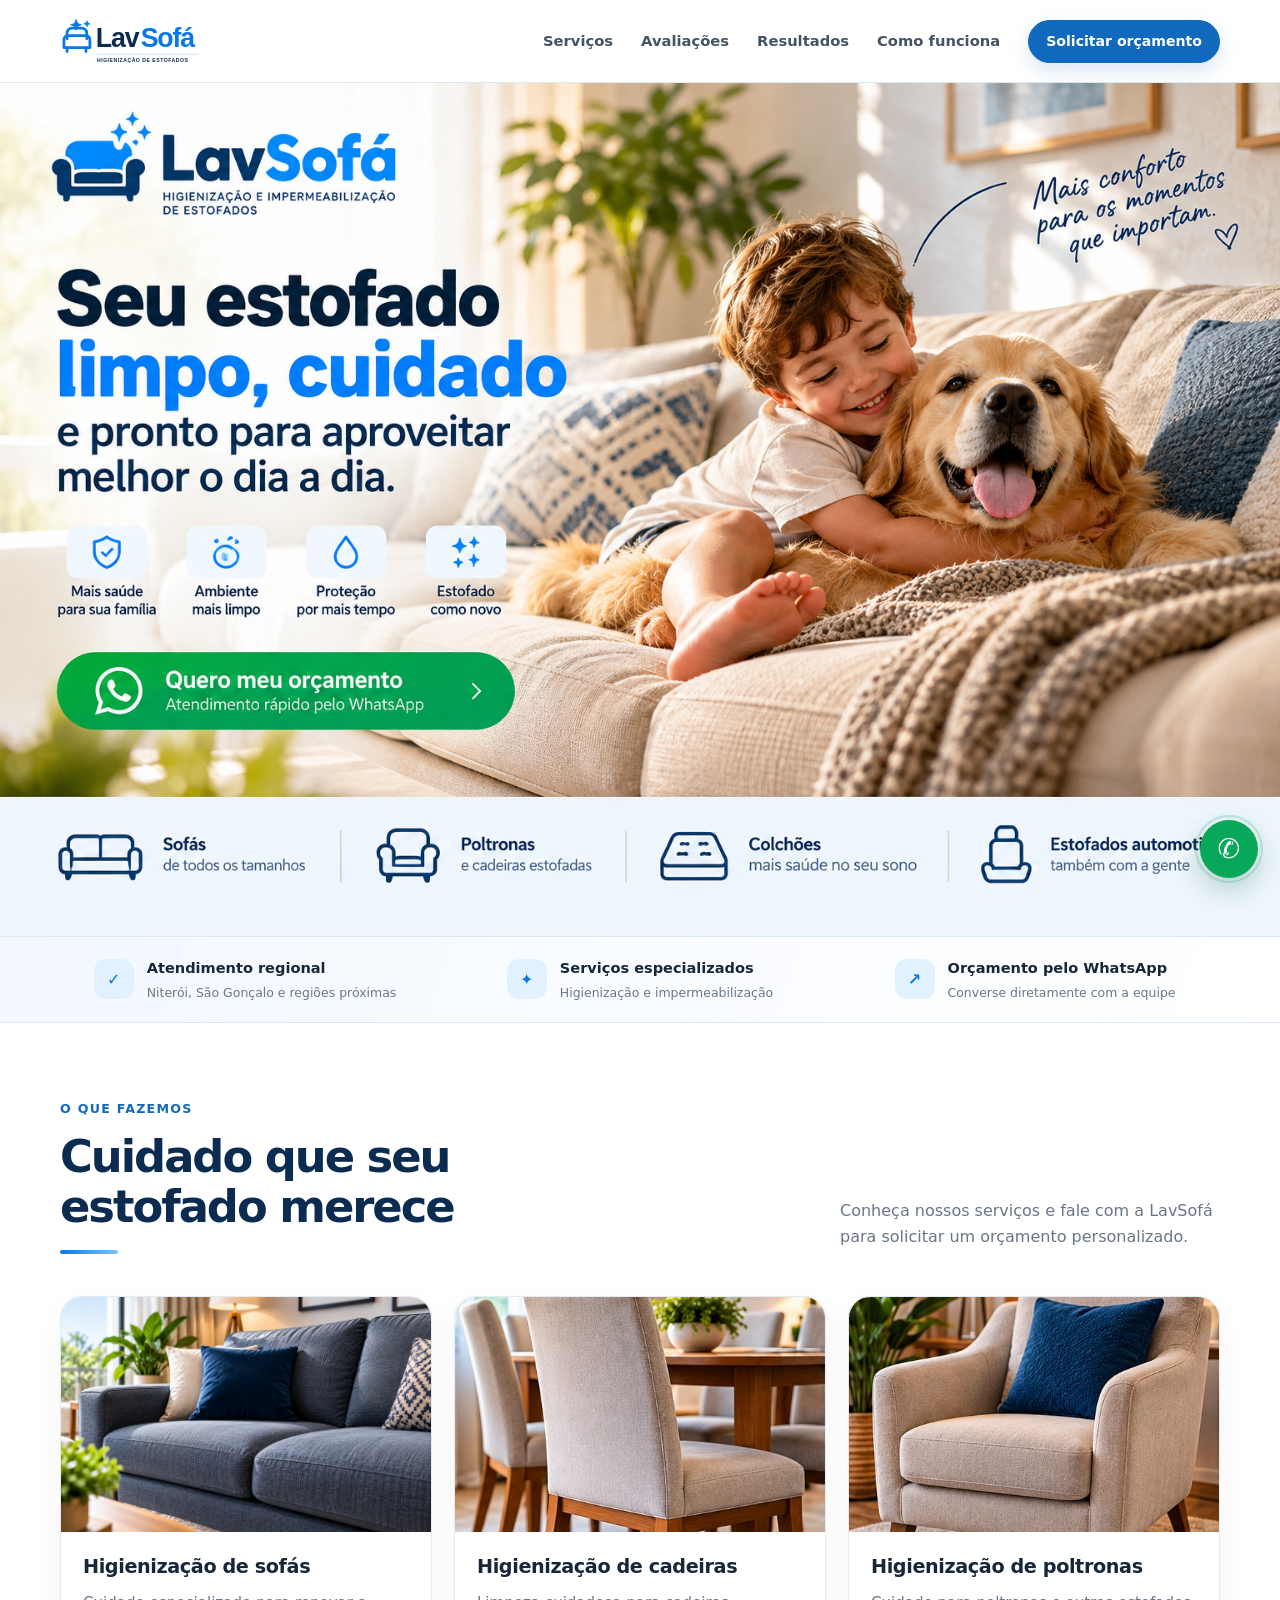
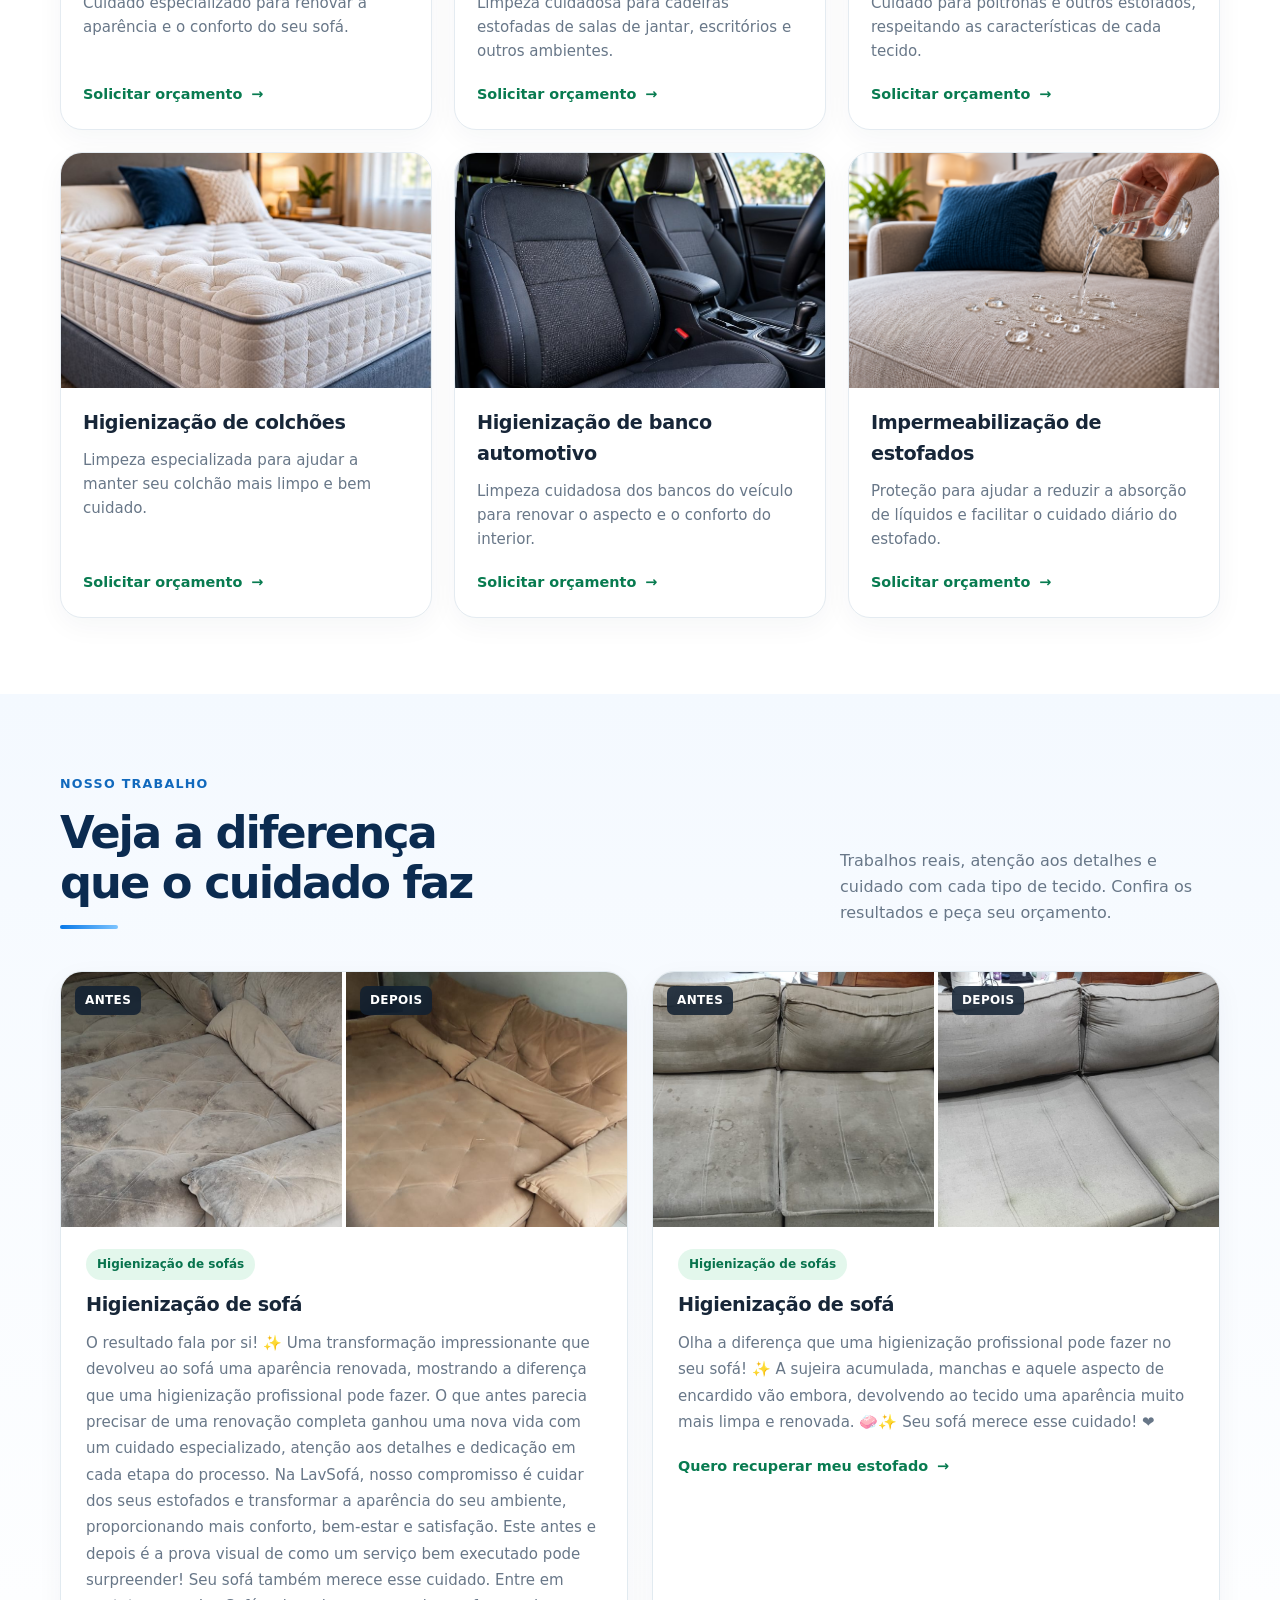
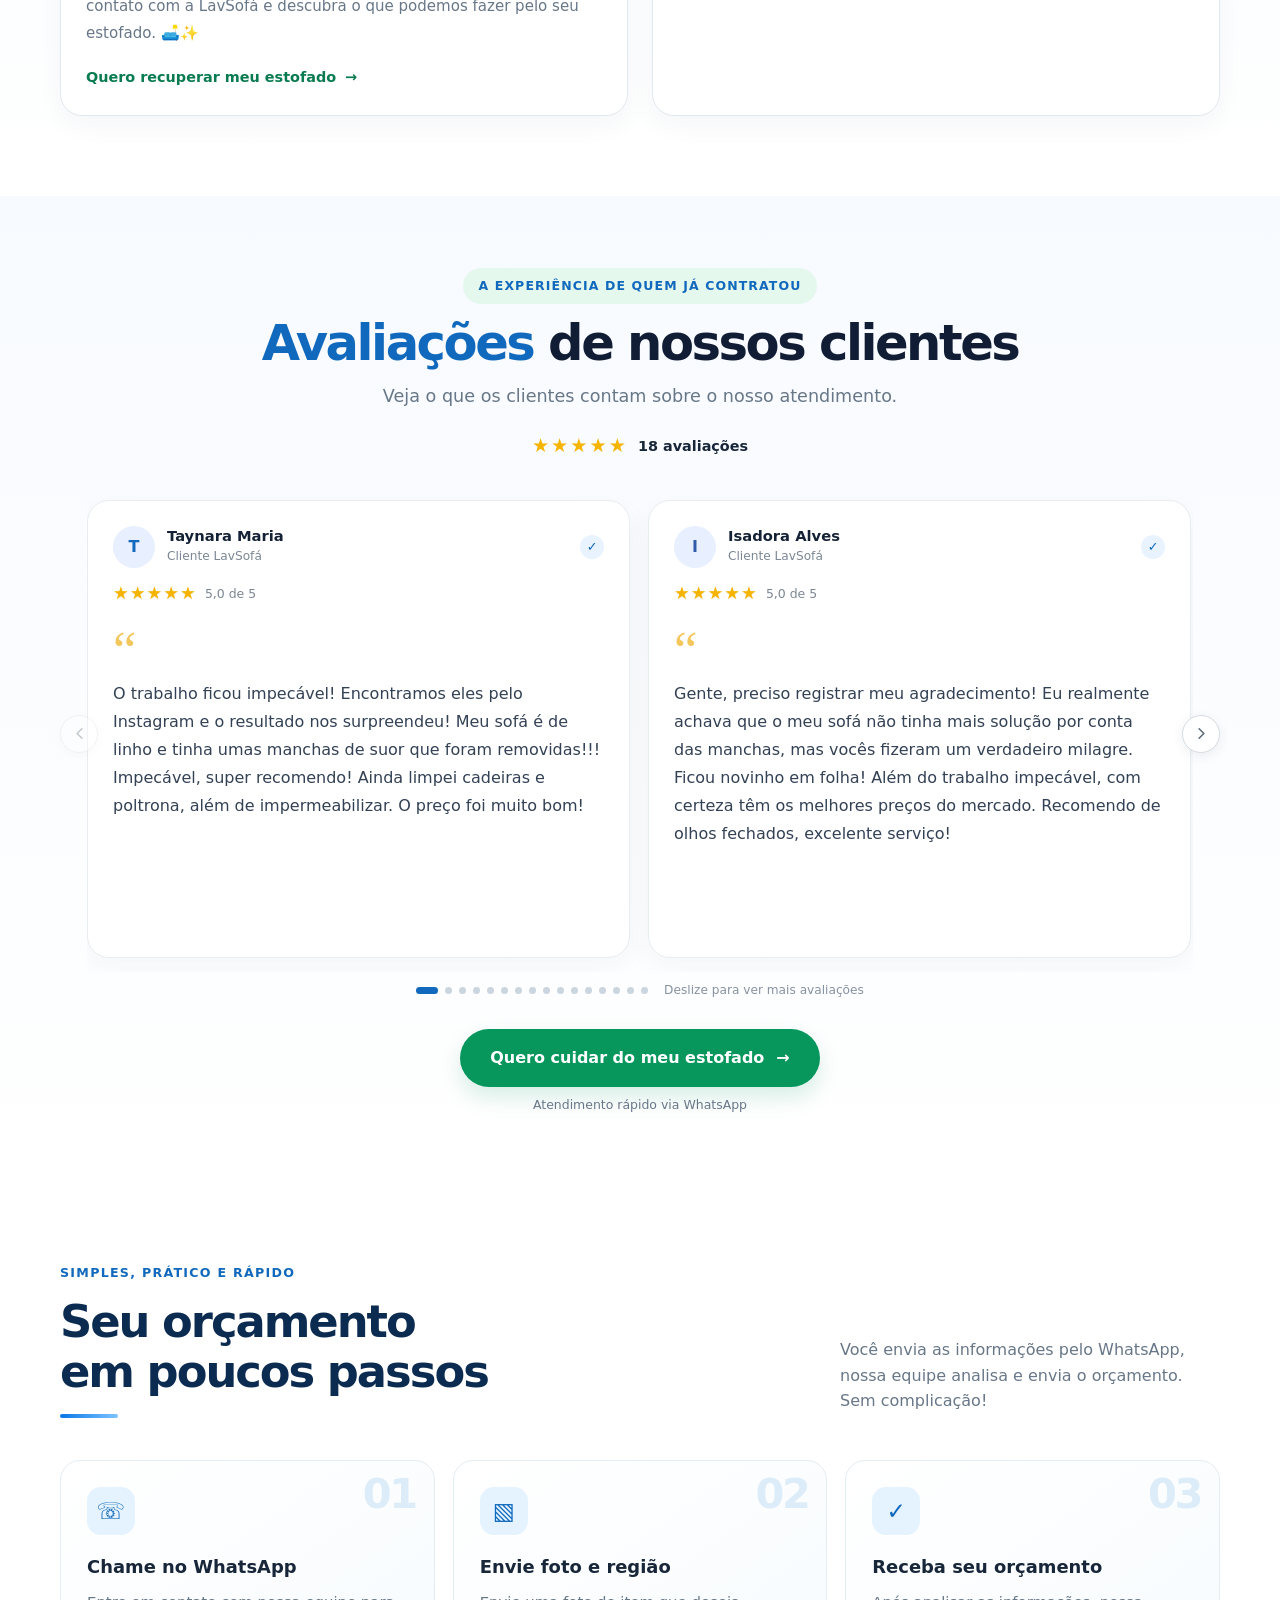
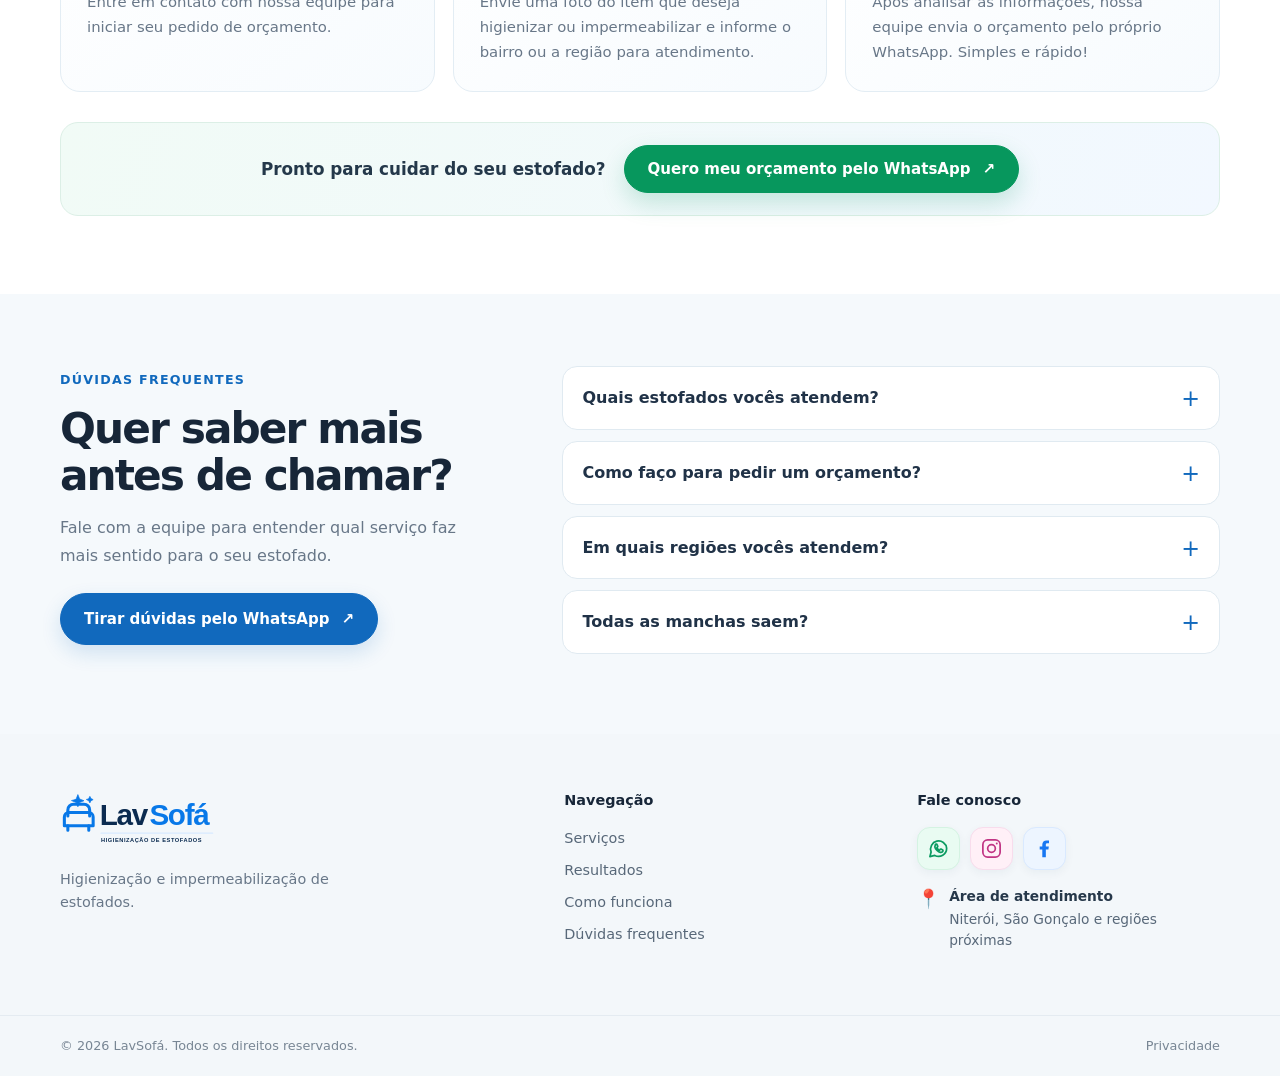
==== commit cb084b57: "Update index.html" ====
--- a/index.html
+++ b/index.html
@@ -67,7 +67,7 @@
       <div class="testimonials-heading">
         <span class="review-kicker">A experiência de quem já contratou</span>
         <h2><span>Avaliações</span> de nossos clientes</h2>
-        <p>Veja o que os clientes contam sobre o atendimento e os serviços da LavSofá.</p>
+        <p>Veja o que os clientes contam sobre o nosso atendimento.</p>
         <div class="reviews-summary"><div class="reviews-summary-stars" aria-hidden="true">★★★★★</div><strong id="testimonial-count">2 avaliações</strong></div>
       </div>
       <div class="testimonials-carousel" data-testimonials-carousel>
@@ -125,11 +125,11 @@
       <a class="social-icon social-whatsapp" href="https://wa.me/5521966069772" target="_blank" rel="noopener noreferrer" aria-label="WhatsApp da LavSofá" title="WhatsApp" data-whatsapp><svg viewBox="0 0 24 24" aria-hidden="true"><path d="M20.5 11.8a8.4 8.4 0 0 1-12.4 7.4L3 20.5l1.3-4.9a8.4 8.4 0 1 1 16.2-3.8Z"/><path d="M8.7 7.8c.2-.5.4-.5.7-.5h.5c.2 0 .4.1.5.4l.8 1.9c.1.2.1.4-.1.6l-.6.7c-.2.2-.2.4-.1.6.5.9 1.3 1.7 2.2 2.2.2.1.4.1.6-.1l.8-.9c.2-.2.4-.2.6-.1l1.8.9c.2.1.3.3.3.5 0 .3-.2 1.2-.8 1.6-.5.4-1.2.6-2 .4-1-.2-2.2-.8-3.5-2-1.1-1-1.9-2.3-2.1-3.2-.2-.8 0-1.6.4-2.1Z"/></svg></a>
       <a class="social-icon social-instagram" href="https://www.instagram.com/lavsofa.rj/" target="_blank" rel="noopener noreferrer" aria-label="Instagram da LavSofá" title="Instagram"><svg viewBox="0 0 24 24" aria-hidden="true"><rect x="3" y="3" width="18" height="18" rx="5"/><circle cx="12" cy="12" r="4"/><circle class="social-dot" cx="17.5" cy="6.7" r="1"/></svg></a>
       <a class="social-icon social-facebook" href="https://www.facebook.com/people/LavSof%C3%A1/61586014421787/" target="_blank" rel="noopener noreferrer" aria-label="Facebook da LavSofá" title="Facebook"><svg viewBox="0 0 24 24" aria-hidden="true"><path d="M13.4 21v-8h2.7l.4-3.1h-3.1V8c0-.9.3-1.5 1.6-1.5h1.7V3.7c-.3 0-1.4-.1-2.6-.1-2.6 0-4.4 1.6-4.4 4.5v1.8H7v3.1h2.7v8h3.7Z" fill="currentColor" stroke="none"/></svg></a>
-    </div><a class="footer-contact-link" href="https://wa.me/5521966069772" target="_blank" rel="noopener noreferrer" data-whatsapp>WhatsApp comercial</a><a class="footer-contact-link" href="https://www.instagram.com/lavsofa.rj/" target="_blank" rel="noopener noreferrer">Instagram @lavsofa.rj</a><p class="footer-service-area"><span class="footer-location-pin" aria-hidden="true">📍</span><span><strong>Área de atendimento</strong><span data-service-areas>Niterói, São Gonçalo e regiões próximas</span></span></p></div>
+    </div><a class="footer-contact-link" href="https://wa.me/5521966069772" target="_blank" rel="noopener noreferrer" data-whatsapp></a><a class="footer-contact-link" href="https://www.instagram.com/lavsofa.rj/" target="_blank" rel="noopener noreferrer"></a><p class="footer-service-area"><span class="footer-location-pin" aria-hidden="true">📍</span><span><strong>Área de atendimento</strong><span data-service-areas>Niterói, São Gonçalo e regiões próximas</span></span></p></div>
   </div>
   <div class="footer-bottom"><div class="container"><span>© <span id="current-year"></span> LavSofá. Todos os direitos reservados.</span><a href="#privacidade" aria-label="Informações de privacidade">Privacidade</a></div></div>
 </footer>
 <a class="whatsapp-float" href="https://wa.me/5521966069772" target="_blank" rel="noopener noreferrer" aria-label="Solicitar orçamento pelo WhatsApp" data-whatsapp><span aria-hidden="true">✆</span></a>
 <a class="mobile-sticky-cta" href="https://wa.me/5521966069772" target="_blank" rel="noopener noreferrer" data-whatsapp>Pedir orçamento no WhatsApp <span aria-hidden="true">↗</span></a>
 </body>
-</html>+</html>
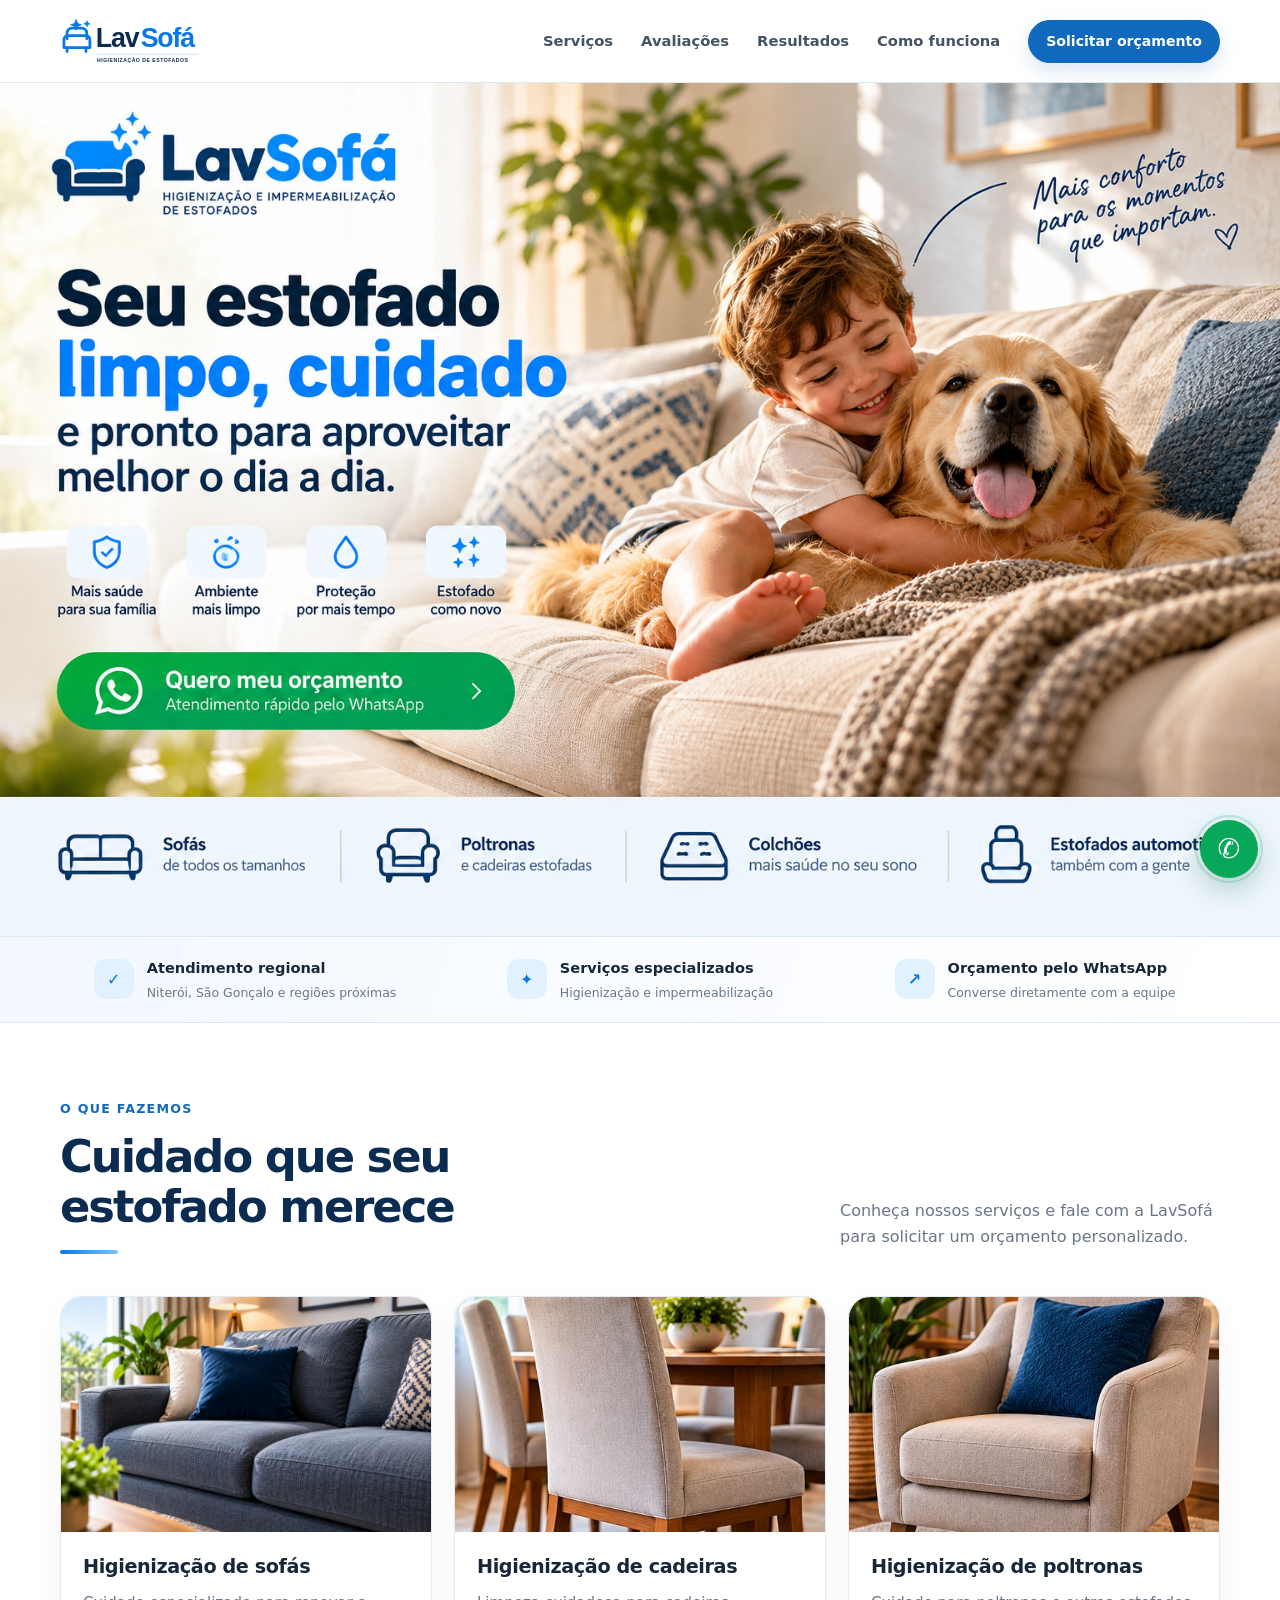
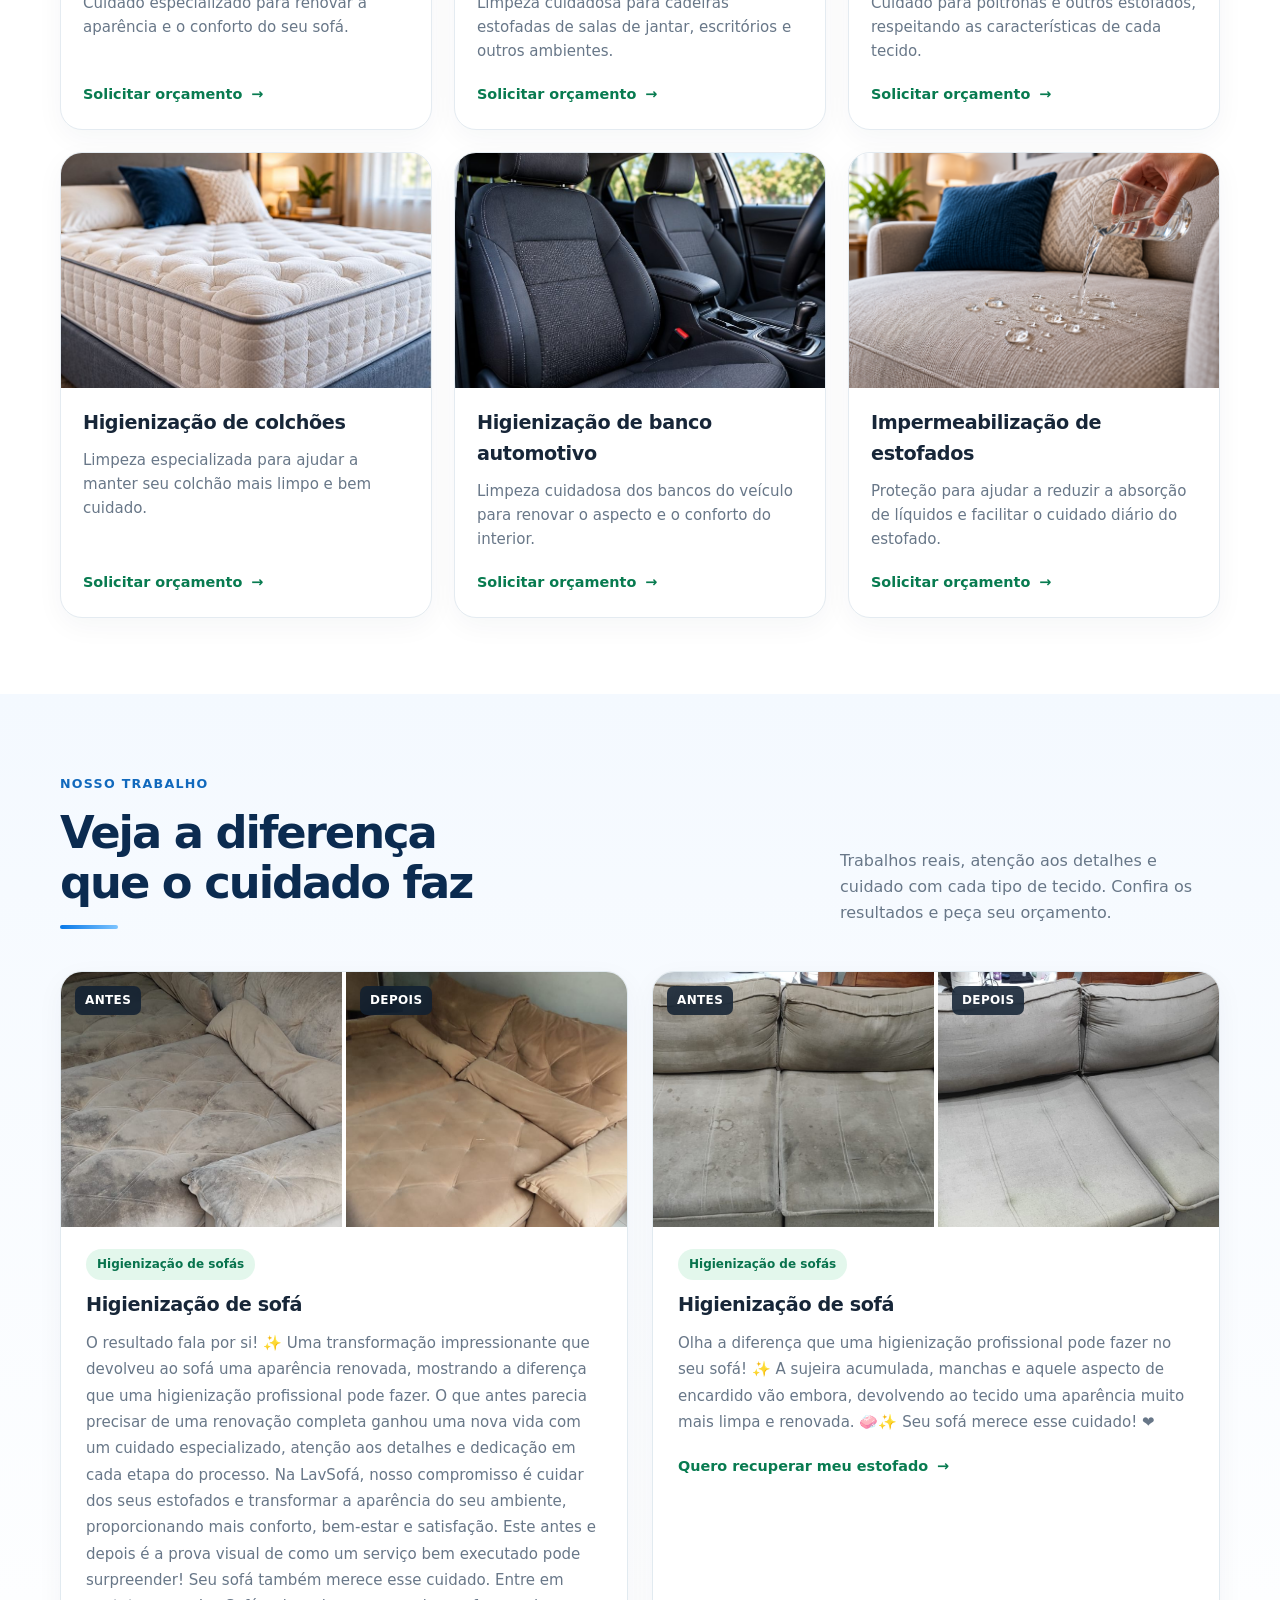
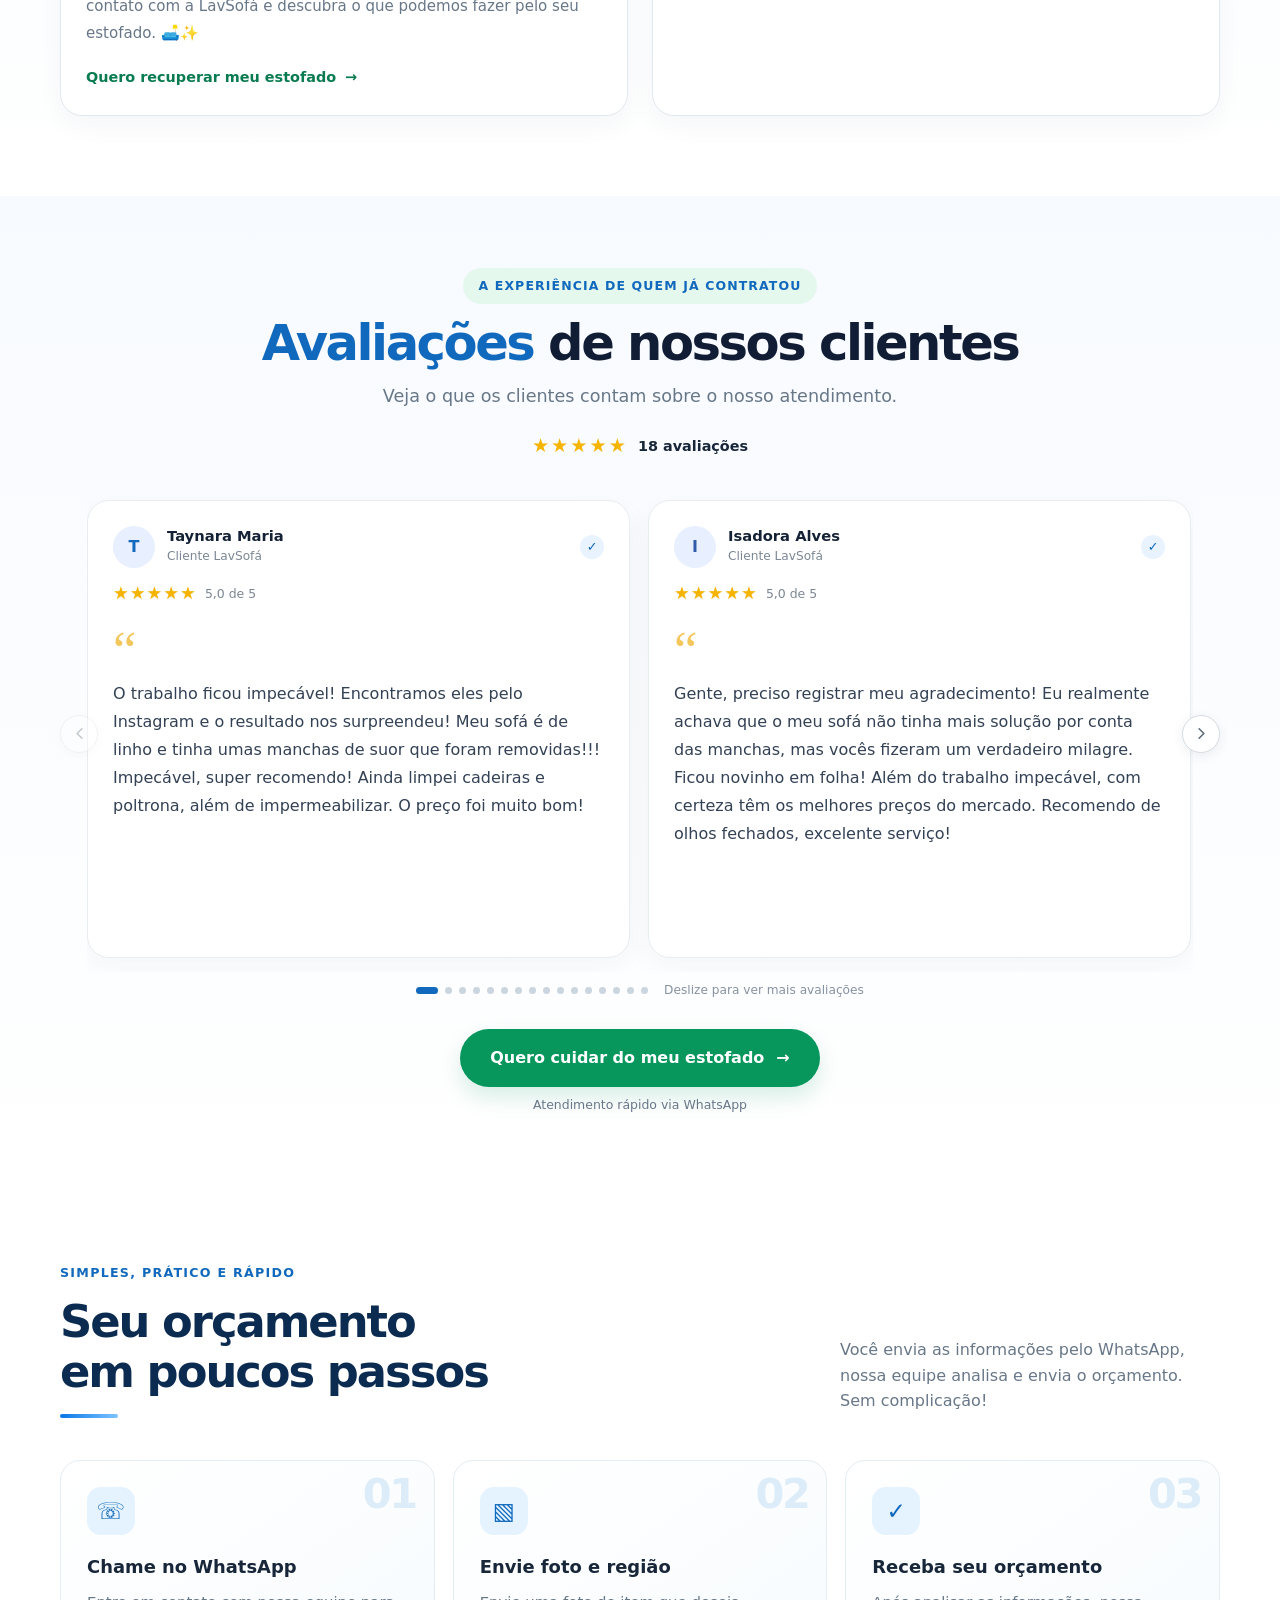
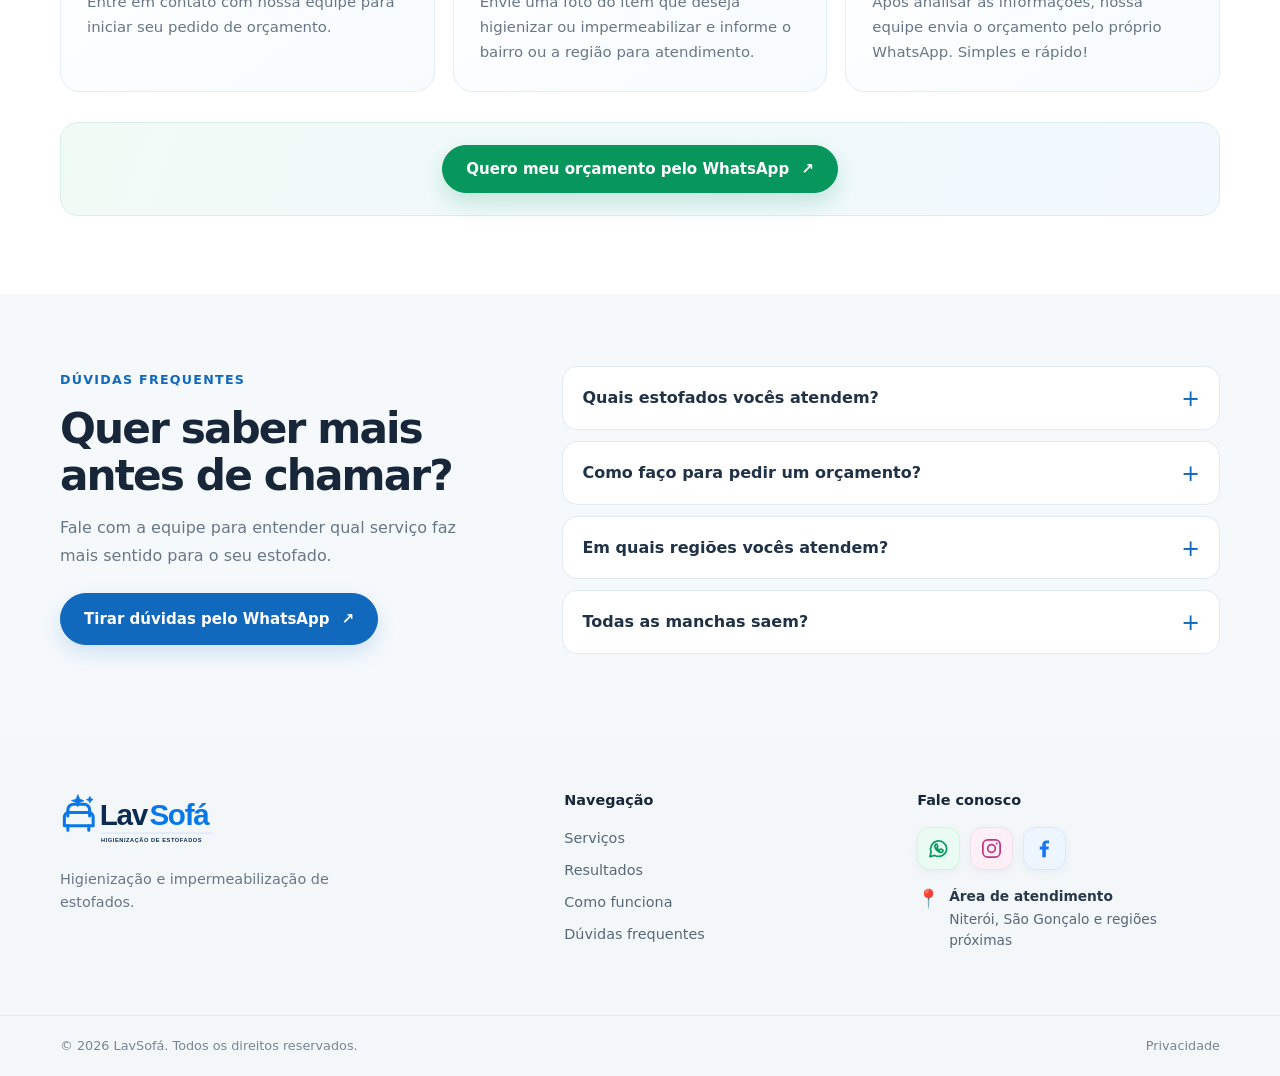
==== commit b83a6e58: "Update index.html" ====
--- a/index.html
+++ b/index.html
@@ -96,7 +96,7 @@
         <article class="step-card"><span class="step-number">02</span><div class="step-icon" aria-hidden="true">▧</div><h3>Envie foto e região</h3><p>Envie uma foto do item que deseja higienizar ou impermeabilizar e informe o bairro ou a região para atendimento.</p></article>
         <article class="step-card"><span class="step-number">03</span><div class="step-icon" aria-hidden="true">✓</div><h3>Receba seu orçamento</h3><p>Após analisar as informações, nossa equipe envia o orçamento pelo próprio WhatsApp. Simples e rápido!</p></article>
       </div>
-      <div class="steps-cta"><p>Pronto para cuidar do seu estofado?</p><a class="button hero-primary-cta" href="https://wa.me/5521966069772" target="_blank" rel="noopener noreferrer" data-whatsapp>Quero meu orçamento pelo WhatsApp <span aria-hidden="true">↗</span></a></div>
+      <div class="steps-cta"><a class="button hero-primary-cta" href="https://wa.me/5521966069772" target="_blank" rel="noopener noreferrer" data-whatsapp>Quero meu orçamento pelo WhatsApp <span aria-hidden="true">↗</span></a></div>
     </div>
   </section>
 
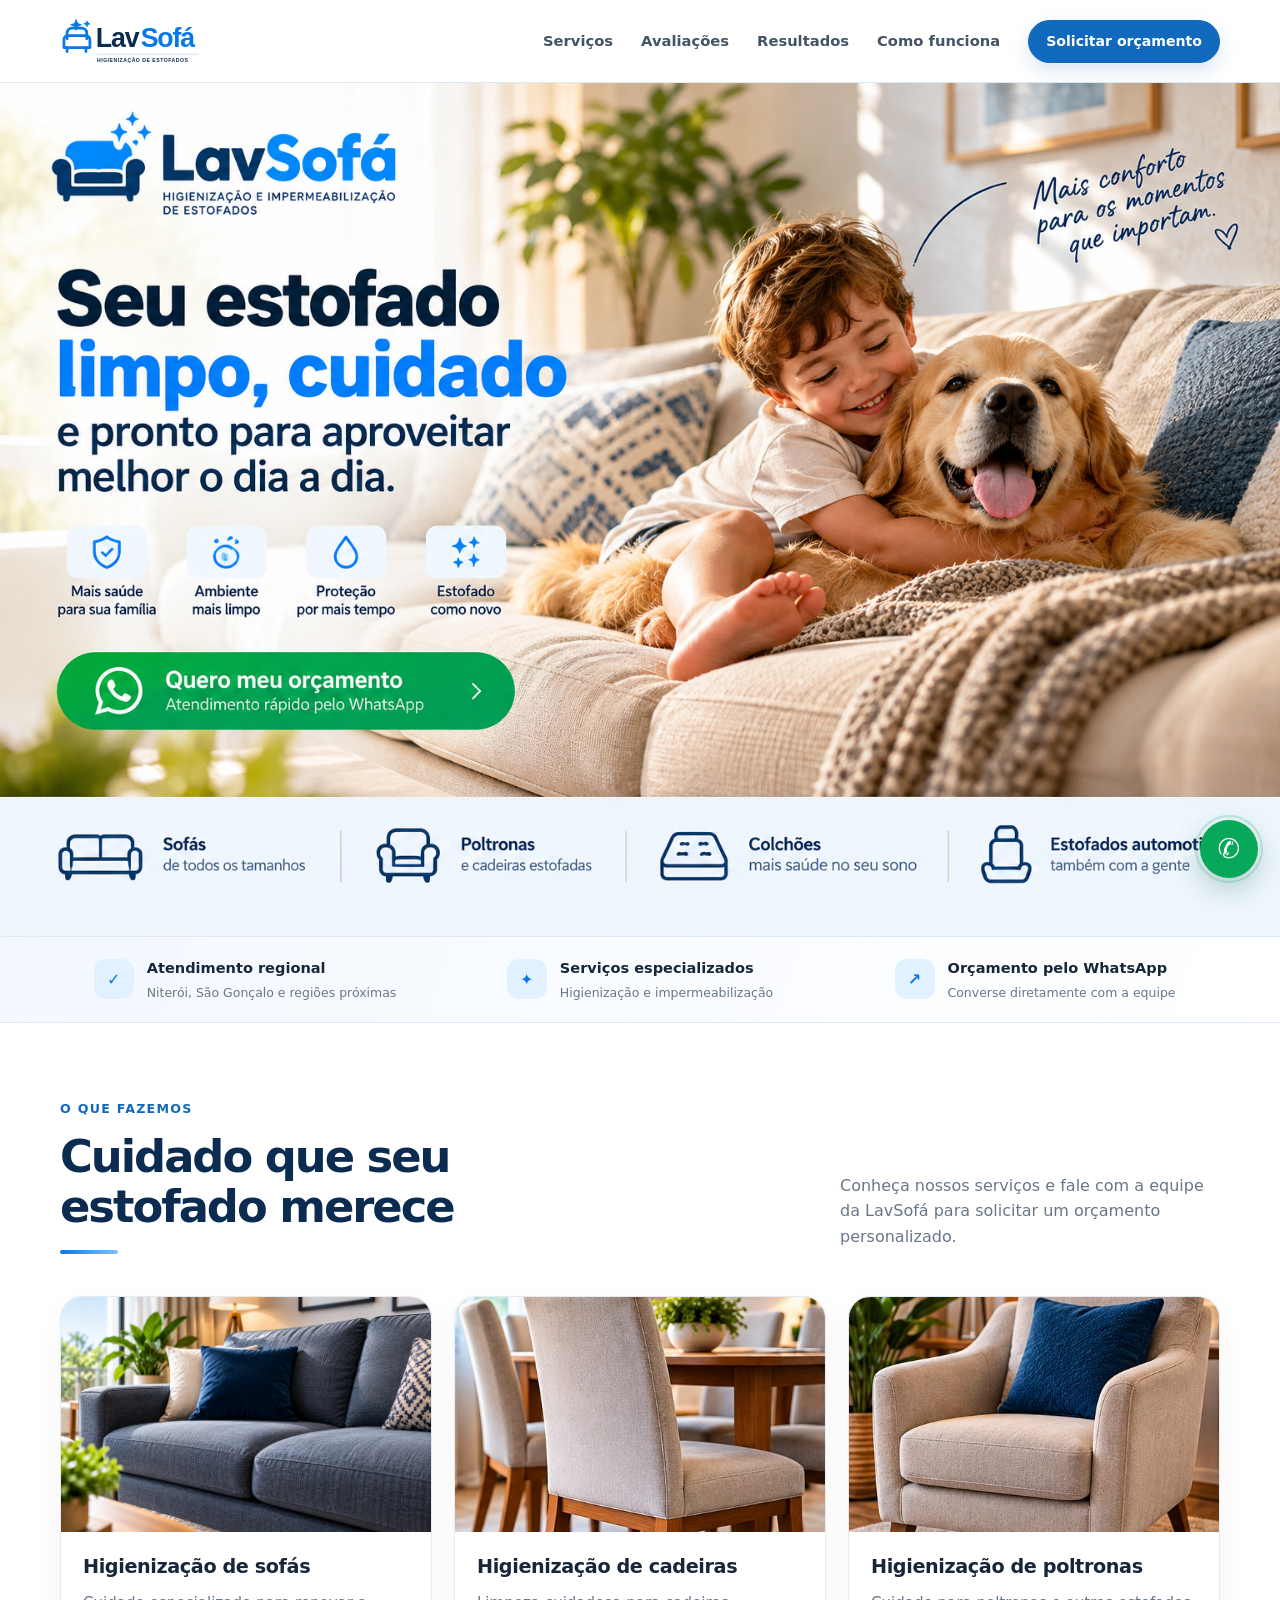
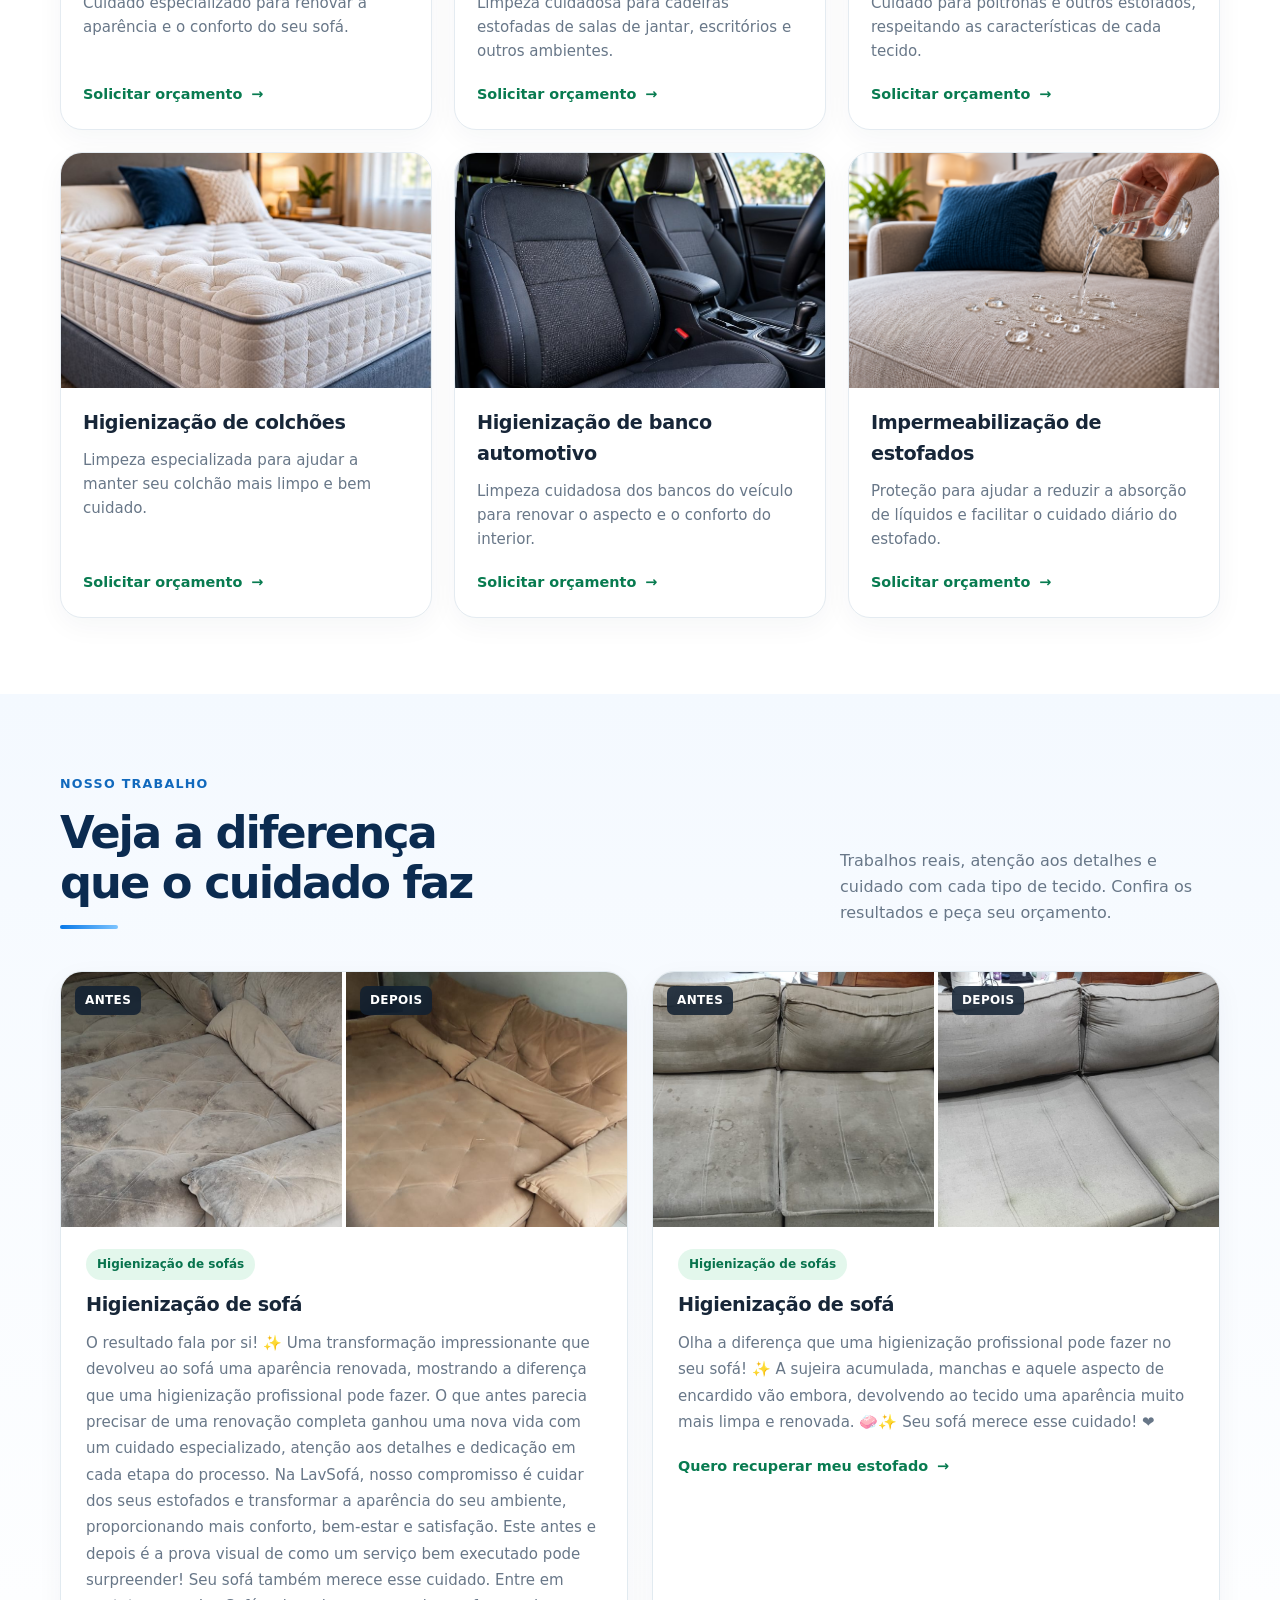
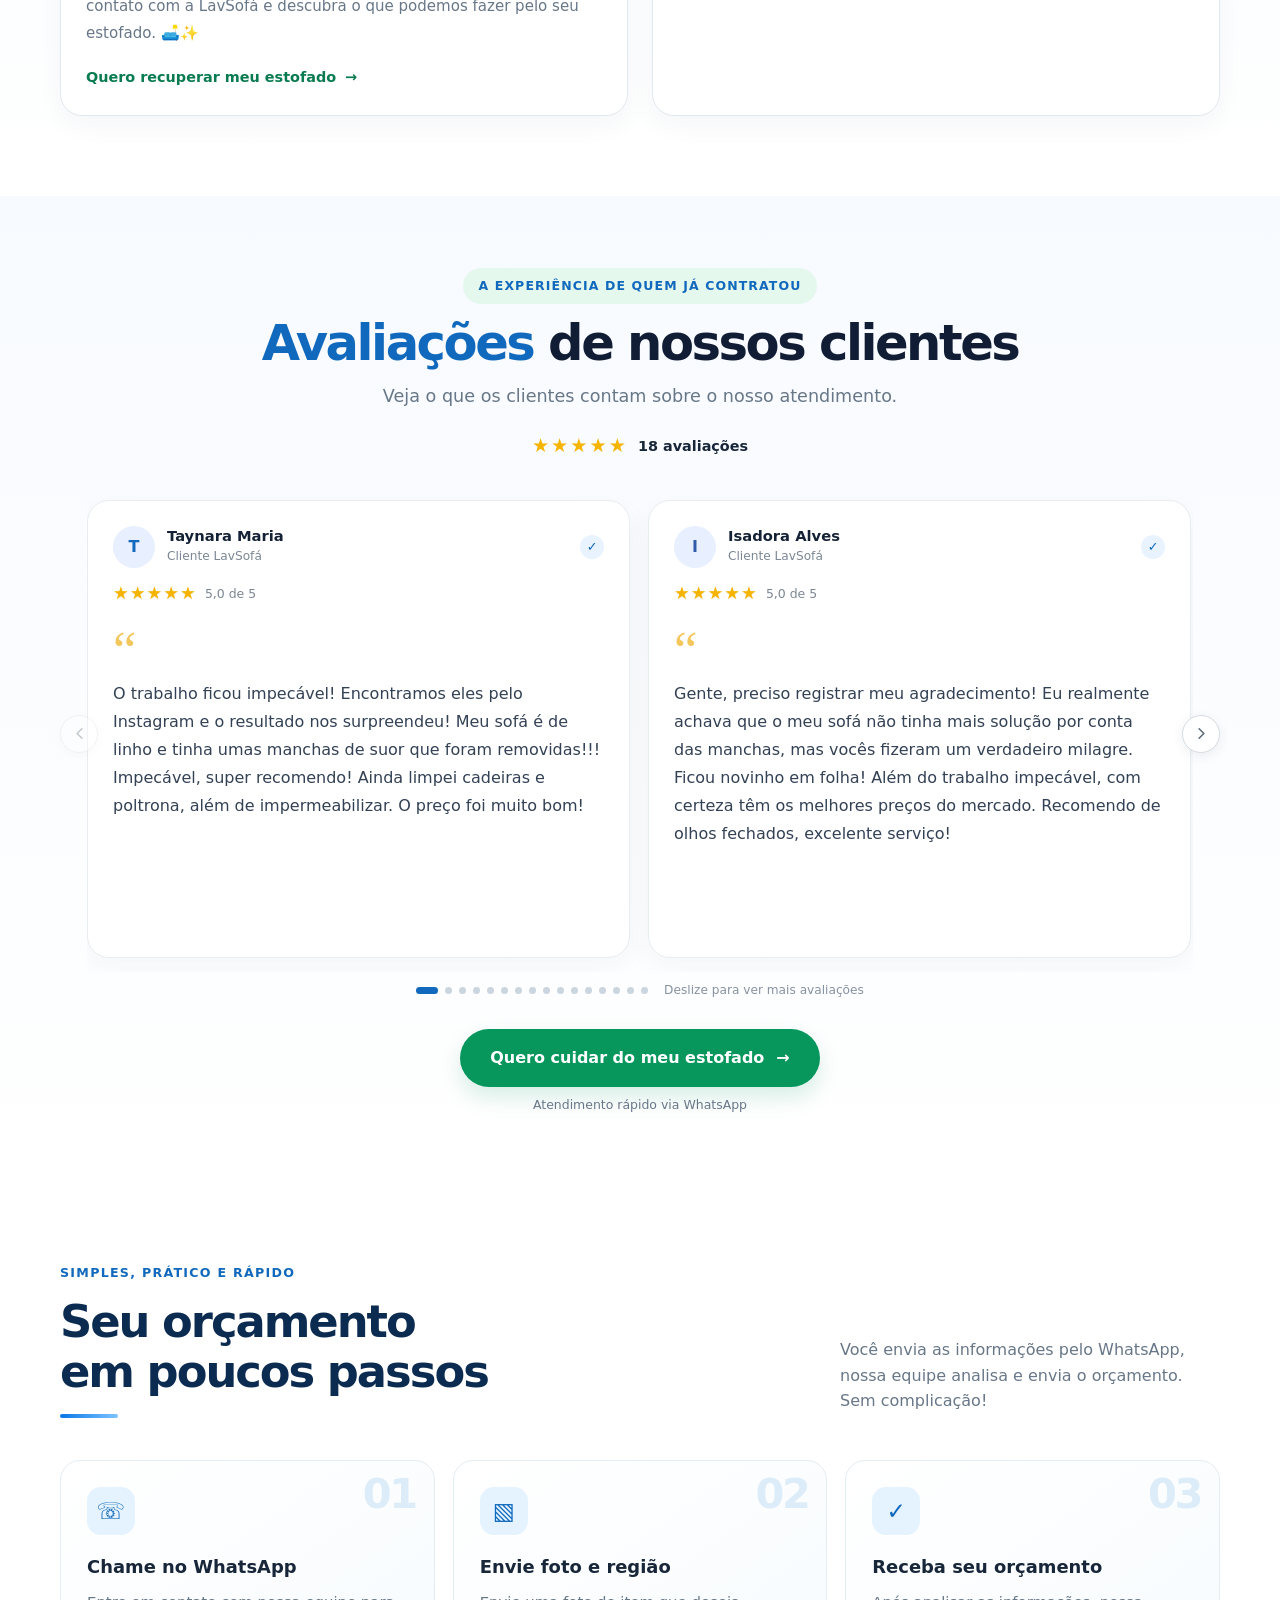
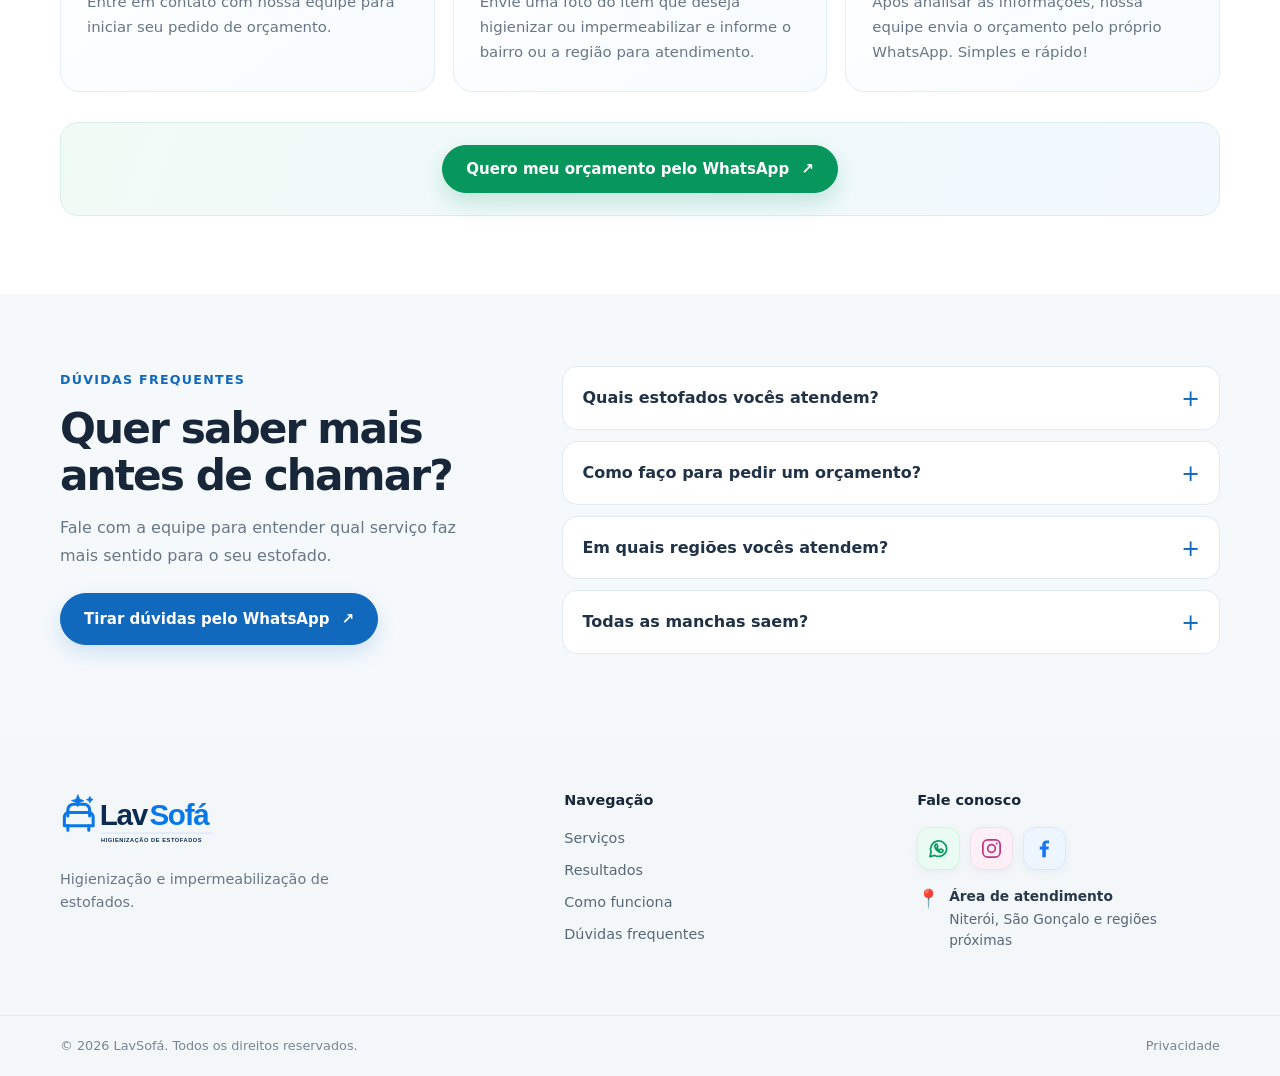
==== commit 3d97ec90: "Update index.html" ====
--- a/index.html
+++ b/index.html
@@ -46,7 +46,7 @@
     <div class="container">
       <div class="section-heading">
         <div><span class="eyebrow">O que fazemos</span><h2>Cuidado que seu estofado merece</h2></div>
-        <p>Conheça nossos serviços e fale com a LavSofá para solicitar um orçamento personalizado.</p>
+        <p>Conheça nossos serviços e fale com a equipe da LavSofá para solicitar um orçamento personalizado.</p>
       </div>
       <div class="service-grid" id="service-grid"></div>
     </div>
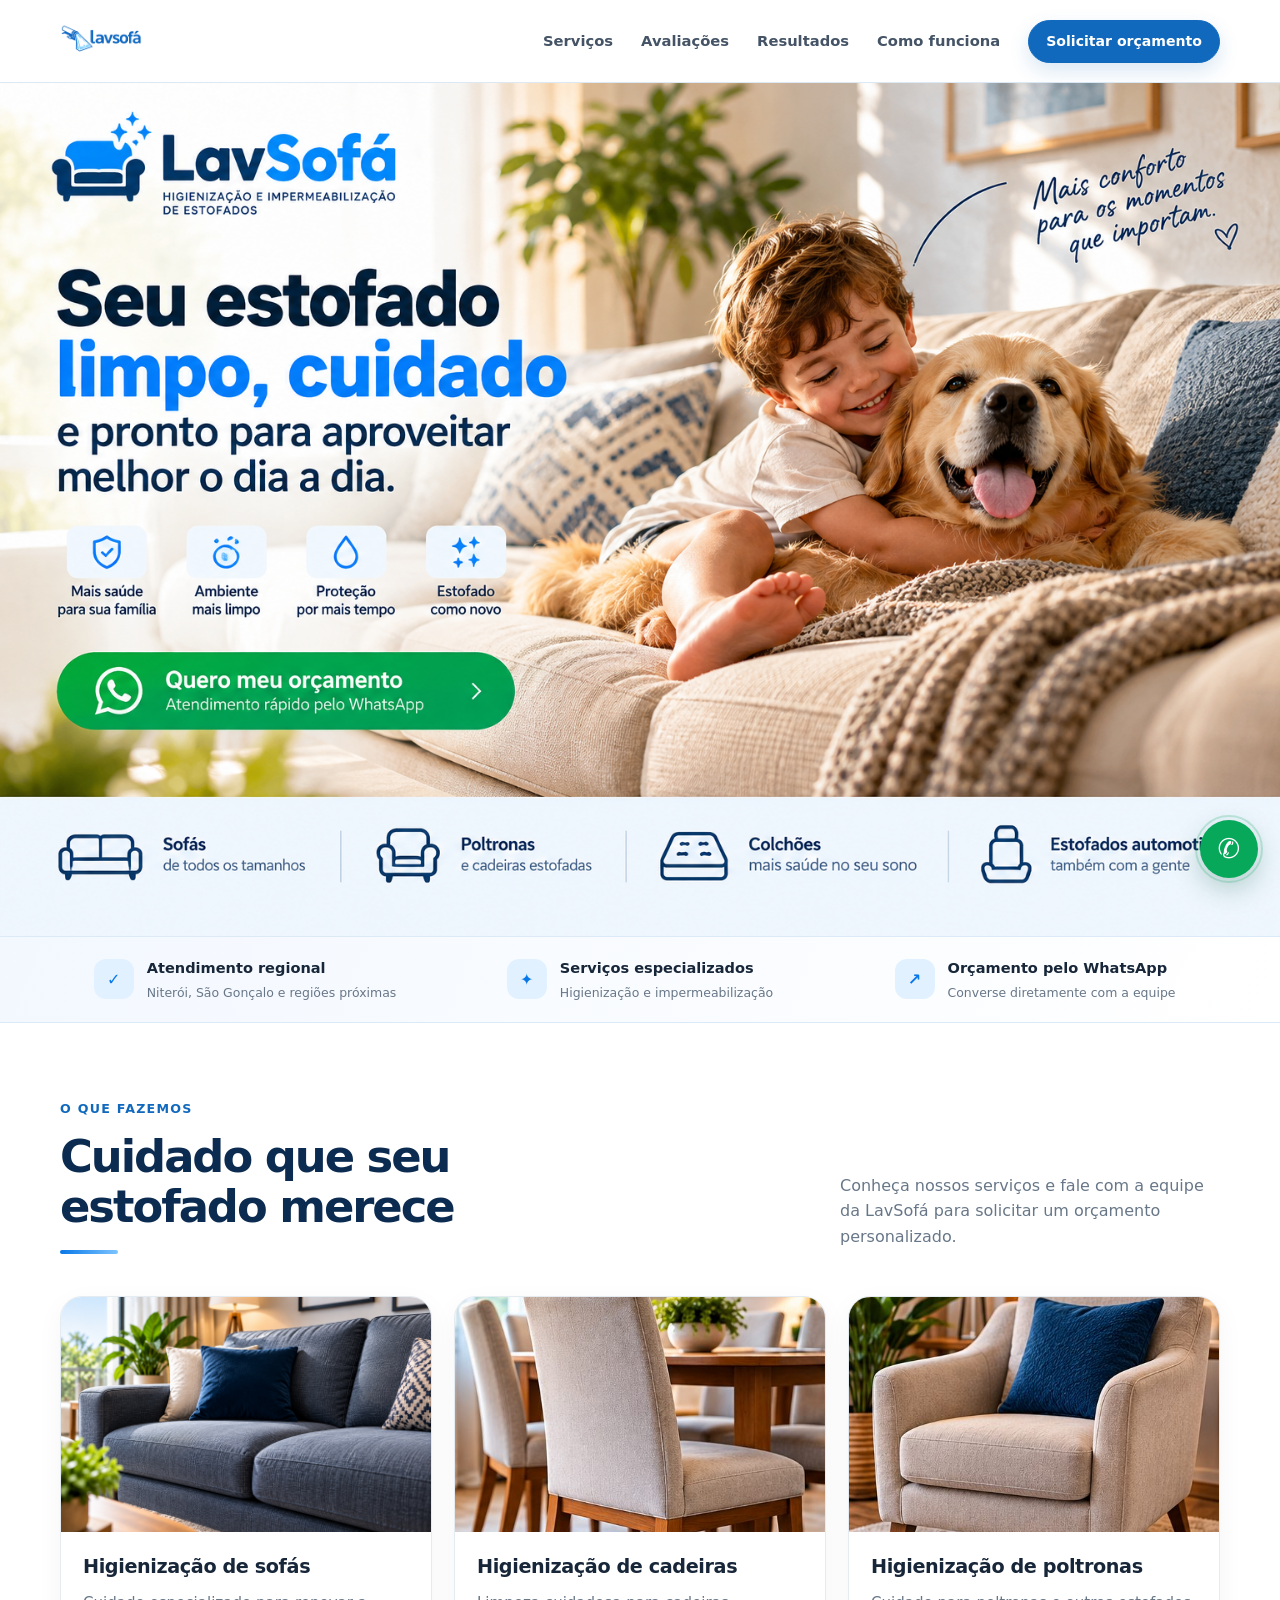
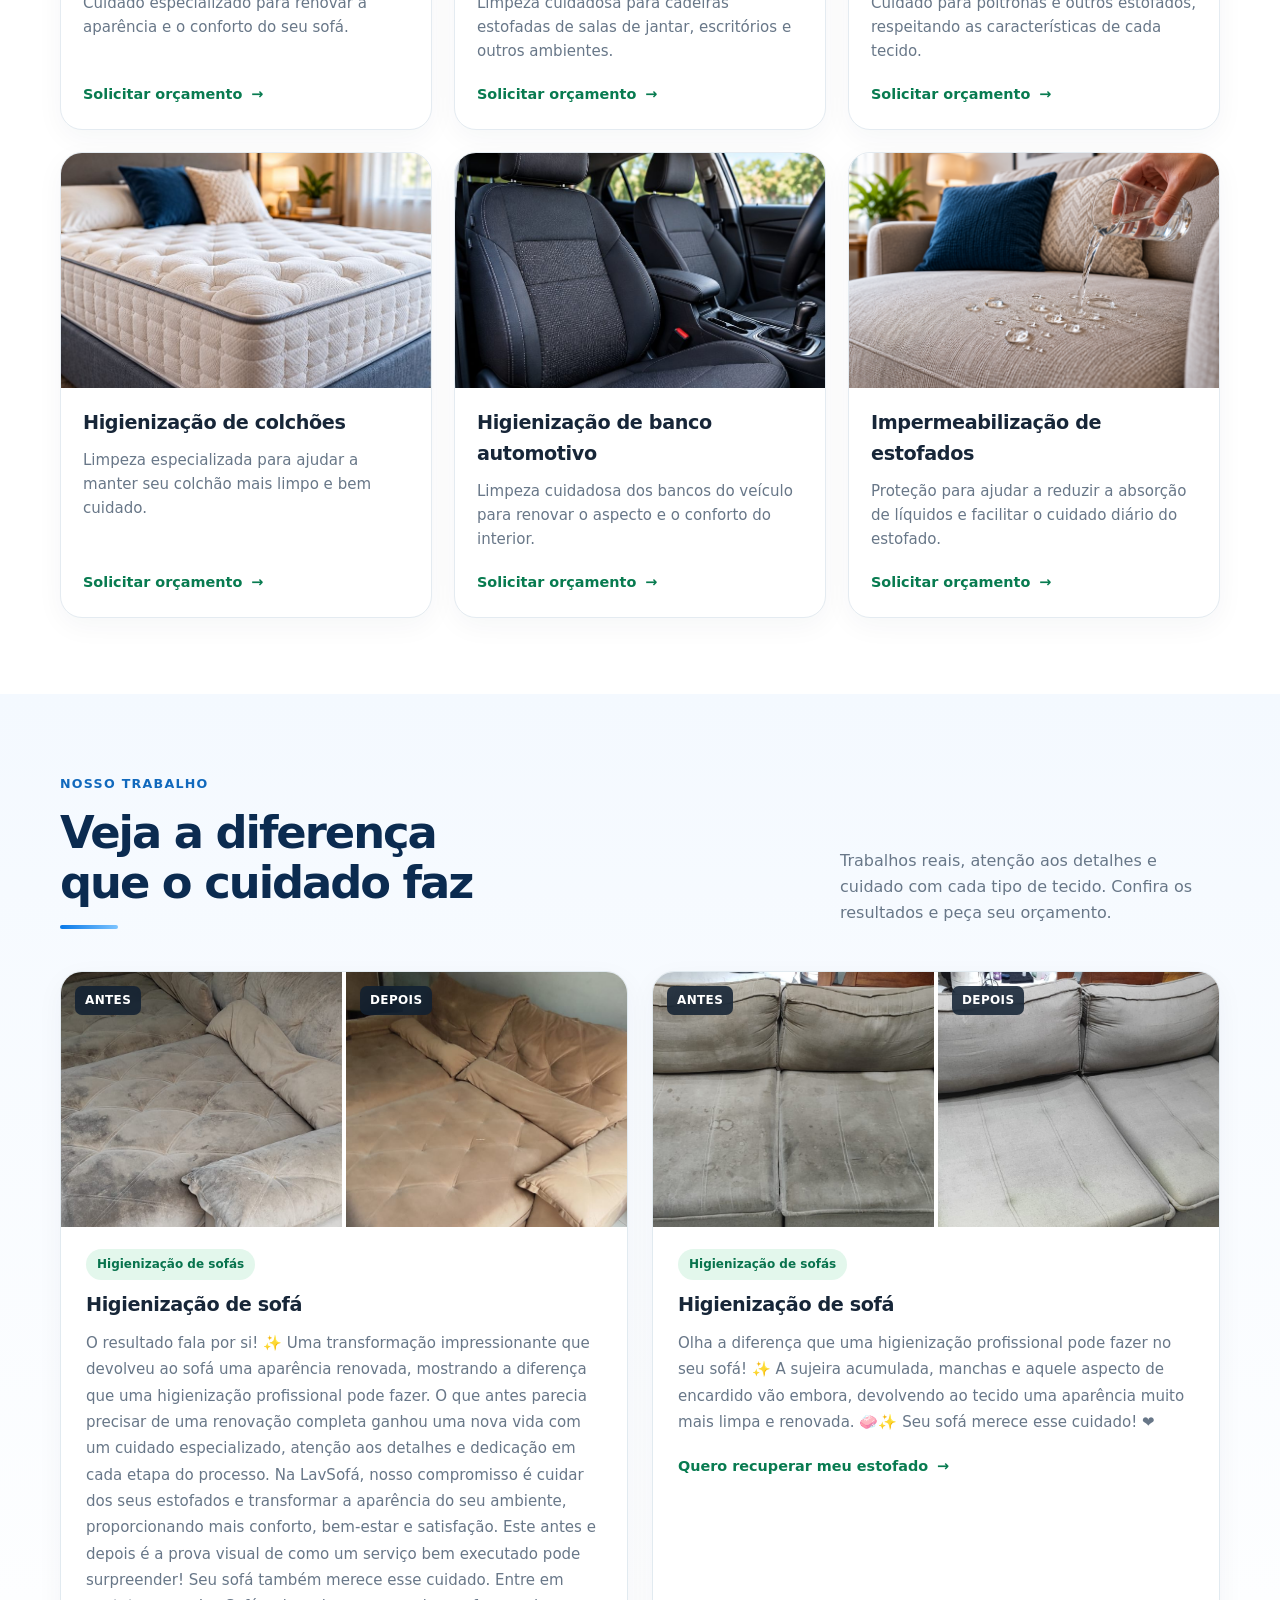
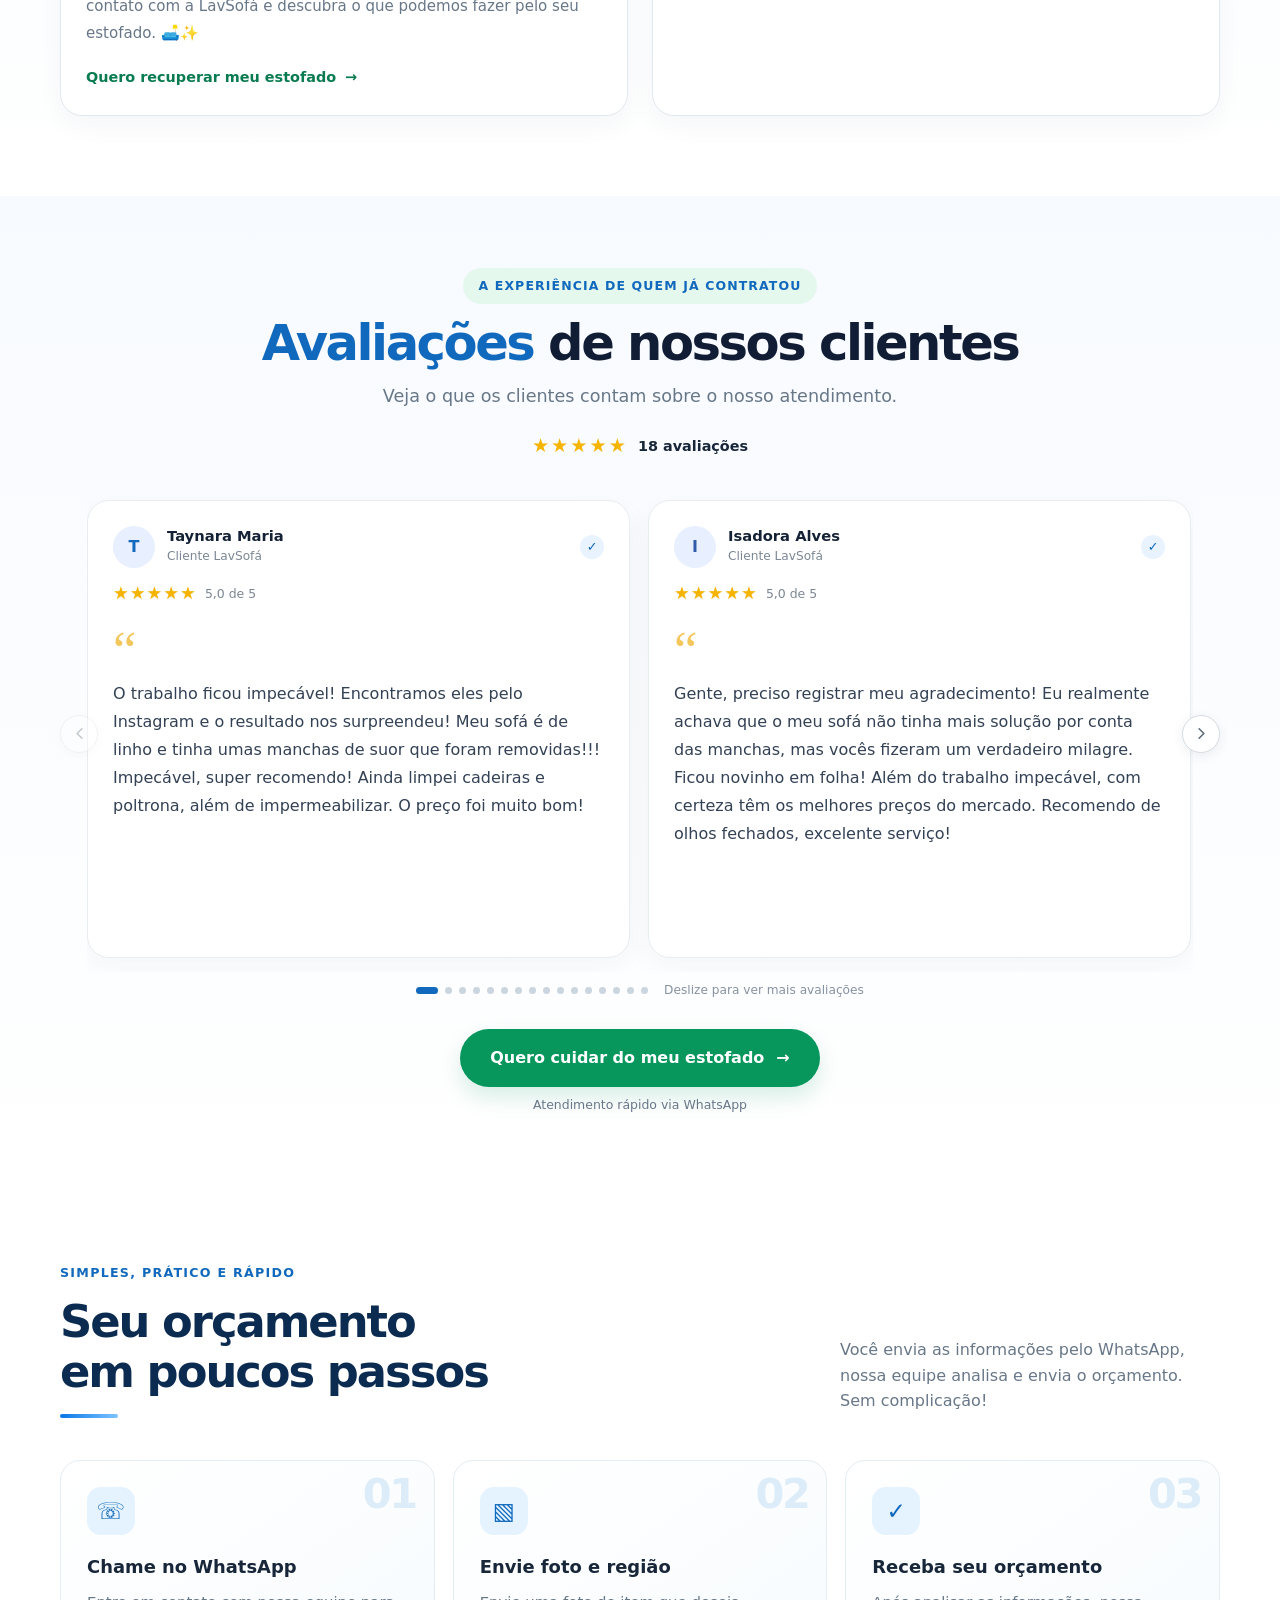
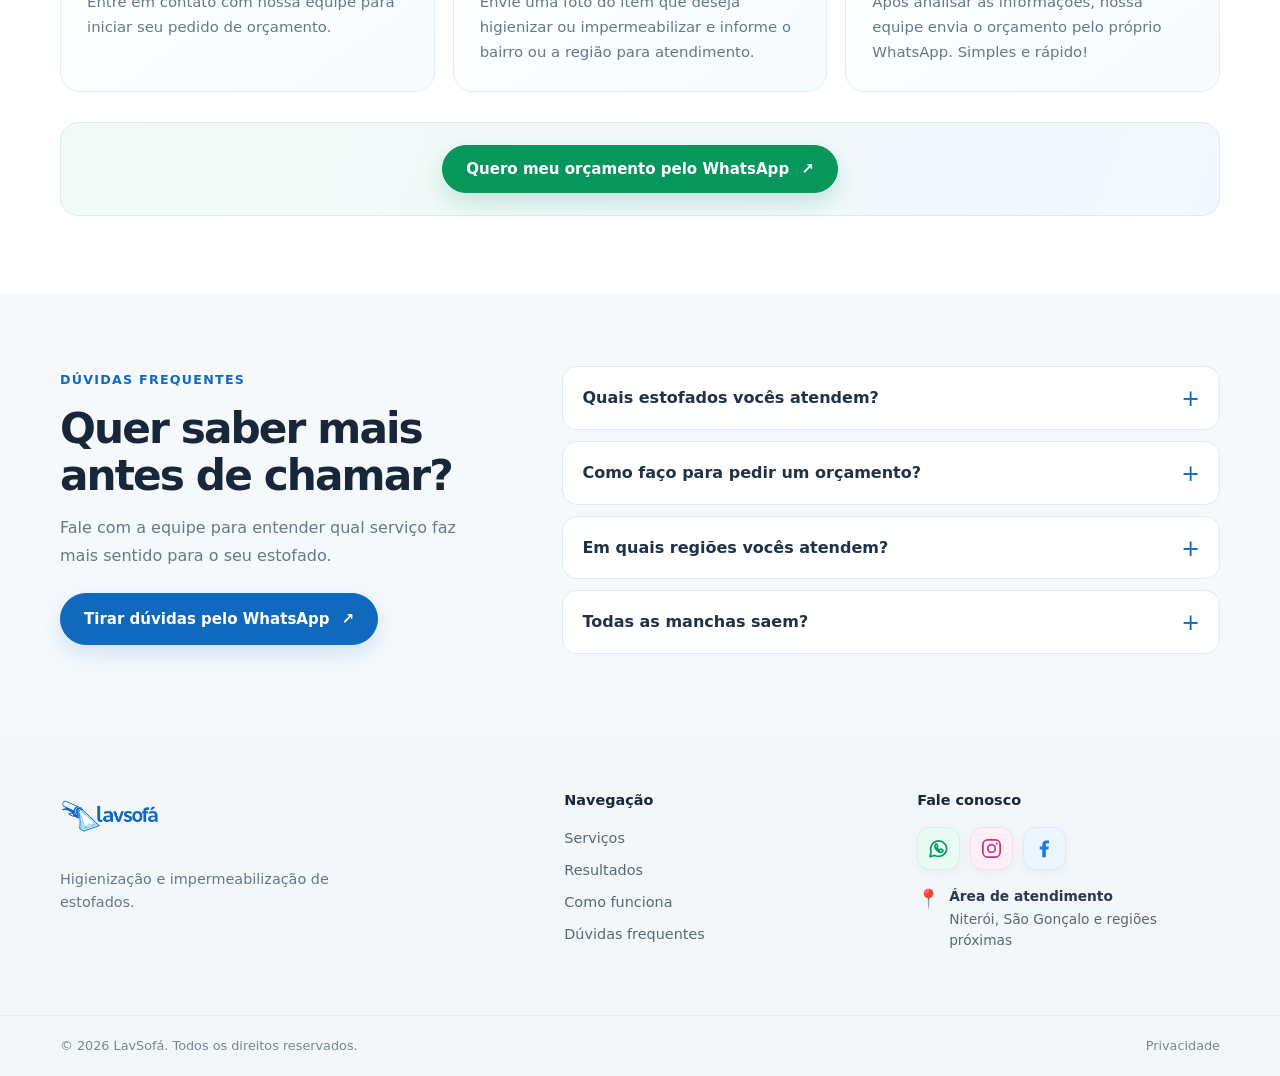
==== commit bda77e78: "Update index.html" ====
--- a/index.html
+++ b/index.html
@@ -9,7 +9,7 @@
   <meta property="og:type" content="website">
   <meta property="og:title" content="LavSofá | Higienização e impermeabilização de estofados">
   <meta property="og:description" content="Solicite um orçamento pelo WhatsApp. Atendimento em Niterói, São Gonçalo e regiões próximas.">
-  <link rel="icon" href="static/img/logo-lavsofa-compact.svg" type="image/svg+xml">
+  <link rel="icon" href="static/img/logo-lavsofa.svg" type="image/svg+xml">
   <link rel="stylesheet" href="static/css/site.css">
   <script src="static/js/site-data.js"></script>
   <script src="static/js/static-site.js" defer></script>
@@ -17,7 +17,7 @@
 <body>
 <header class="site-header">
   <div class="container header-inner">
-    <a class="brand" href="#inicio" aria-label="LavSofá — início"><img src="static/img/logo-lavsofa-compact.svg" alt="Logotipo LavSofá"></a>
+    <a class="brand" href="#inicio" aria-label="LavSofá — início"><img src="static/img/logo-lavsofa.svg" alt="Logotipo LavSofá"></a>
     <button class="menu-toggle" type="button" aria-expanded="false" aria-controls="main-nav" aria-label="Abrir menu"><span></span><span></span><span></span></button>
     <nav id="main-nav" class="main-nav" aria-label="Navegação principal">
       <a href="#servicos">Serviços</a><a href="#avaliacoes" data-nav-testimonials hidden>Avaliações</a><a href="#trabalhos" data-nav-portfolio hidden>Resultados</a><a href="#como-funciona">Como funciona</a>
@@ -119,7 +119,7 @@
 </main>
 <footer class="site-footer">
   <div class="container footer-main">
-    <div class="footer-brand"><img src="static/img/logo-lavsofa-compact.svg" alt="LavSofá"><p>Higienização e impermeabilização de estofados.</p></div>
+    <div class="footer-brand"><img src="static/img/logo-lavsofa.svg" alt="LavSofá"><p>Higienização e impermeabilização de estofados.</p></div>
     <div><h3>Navegação</h3><a href="#servicos">Serviços</a><a href="#trabalhos" data-nav-portfolio hidden>Resultados</a><a href="#como-funciona">Como funciona</a><a href="#duvidas">Dúvidas frequentes</a></div>
     <div class="footer-contact"><h3>Fale conosco</h3><div class="footer-socials" aria-label="Redes sociais e contato">
       <a class="social-icon social-whatsapp" href="https://wa.me/5521966069772" target="_blank" rel="noopener noreferrer" aria-label="WhatsApp da LavSofá" title="WhatsApp" data-whatsapp><svg viewBox="0 0 24 24" aria-hidden="true"><path d="M20.5 11.8a8.4 8.4 0 0 1-12.4 7.4L3 20.5l1.3-4.9a8.4 8.4 0 1 1 16.2-3.8Z"/><path d="M8.7 7.8c.2-.5.4-.5.7-.5h.5c.2 0 .4.1.5.4l.8 1.9c.1.2.1.4-.1.6l-.6.7c-.2.2-.2.4-.1.6.5.9 1.3 1.7 2.2 2.2.2.1.4.1.6-.1l.8-.9c.2-.2.4-.2.6-.1l1.8.9c.2.1.3.3.3.5 0 .3-.2 1.2-.8 1.6-.5.4-1.2.6-2 .4-1-.2-2.2-.8-3.5-2-1.1-1-1.9-2.3-2.1-3.2-.2-.8 0-1.6.4-2.1Z"/></svg></a>
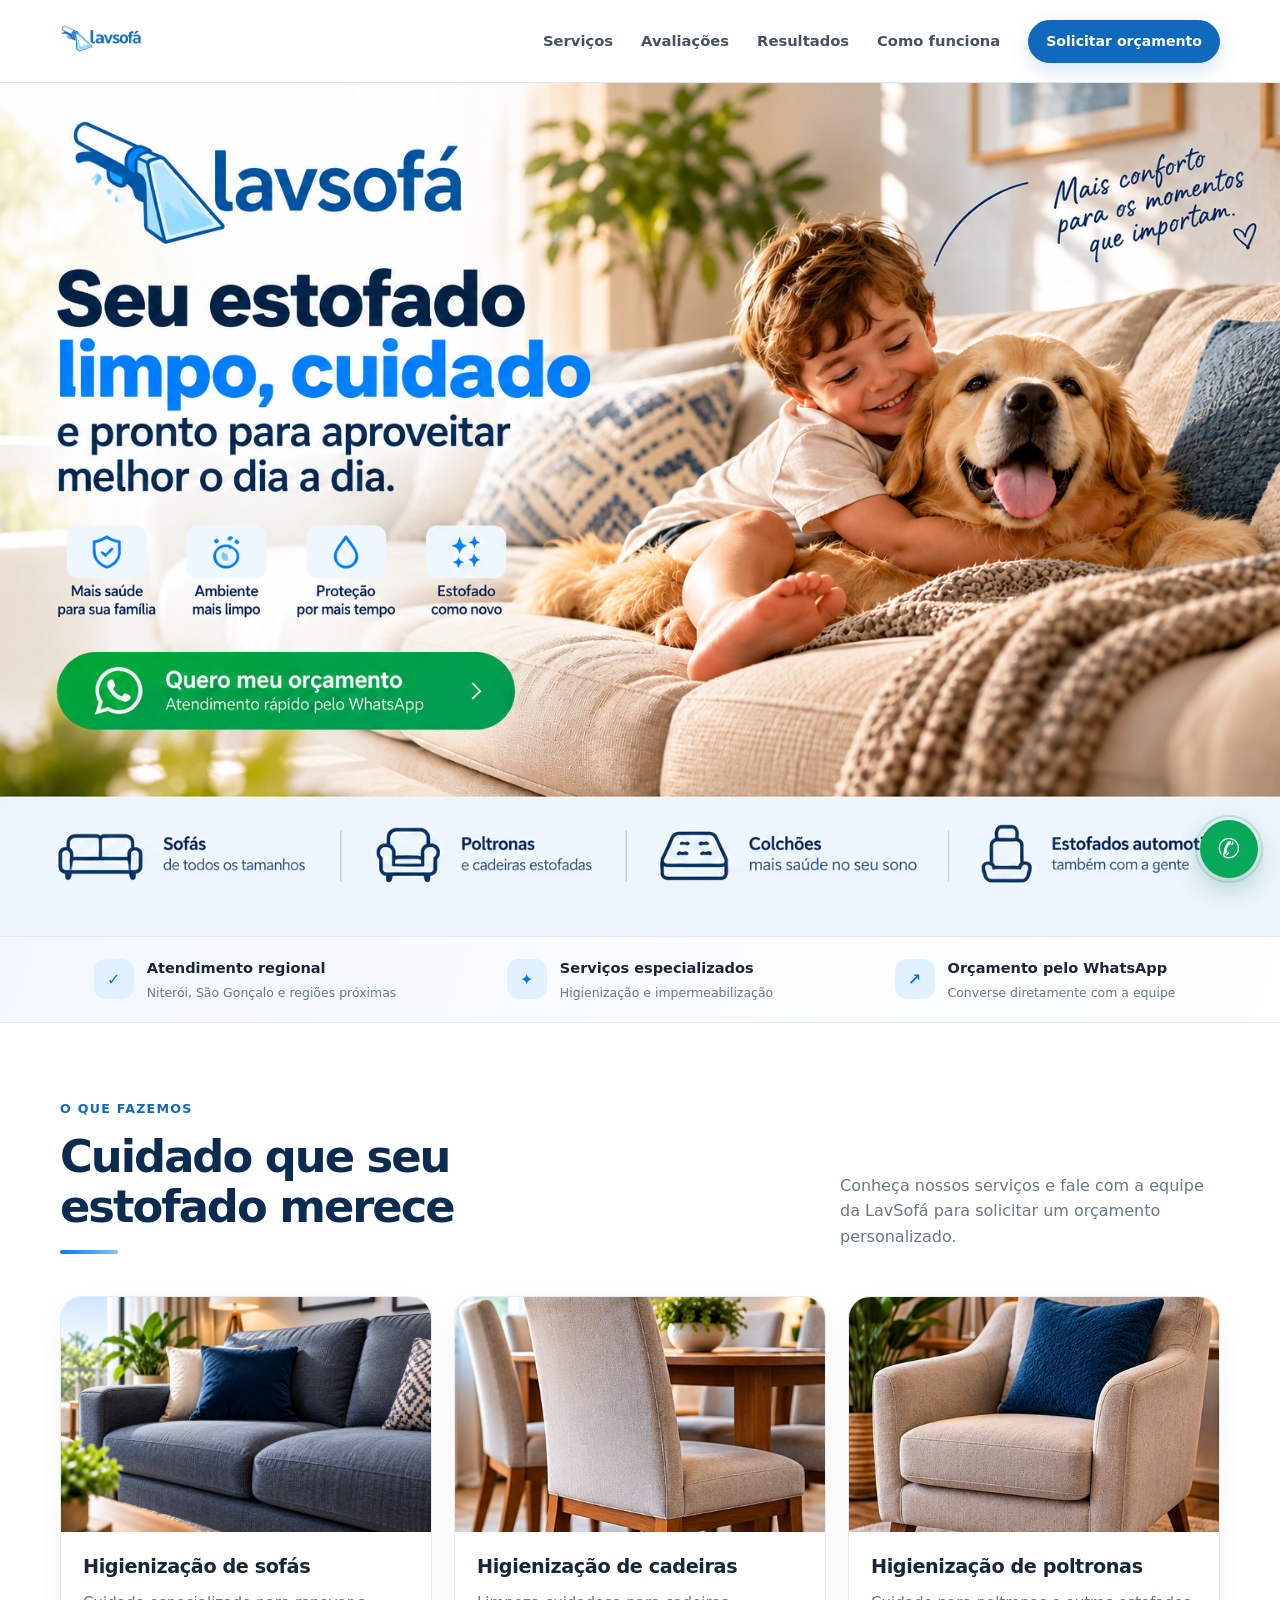
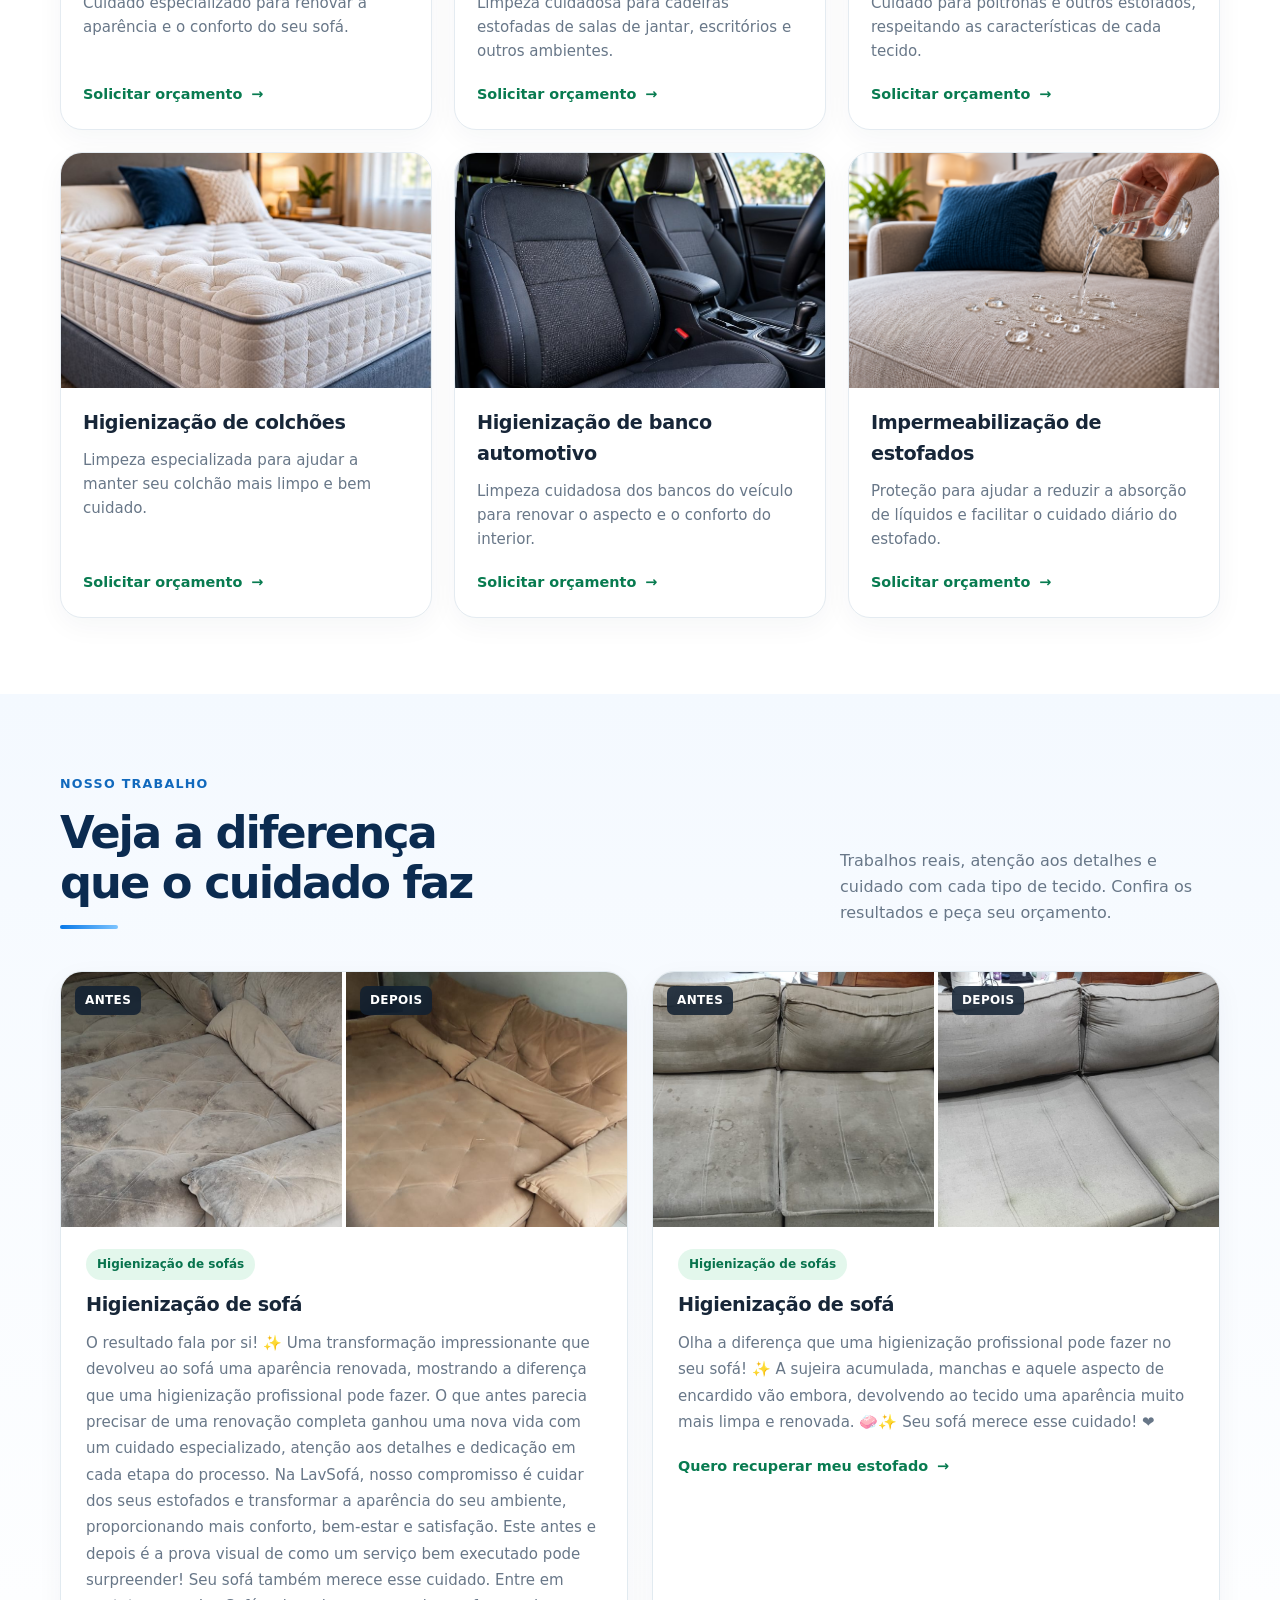
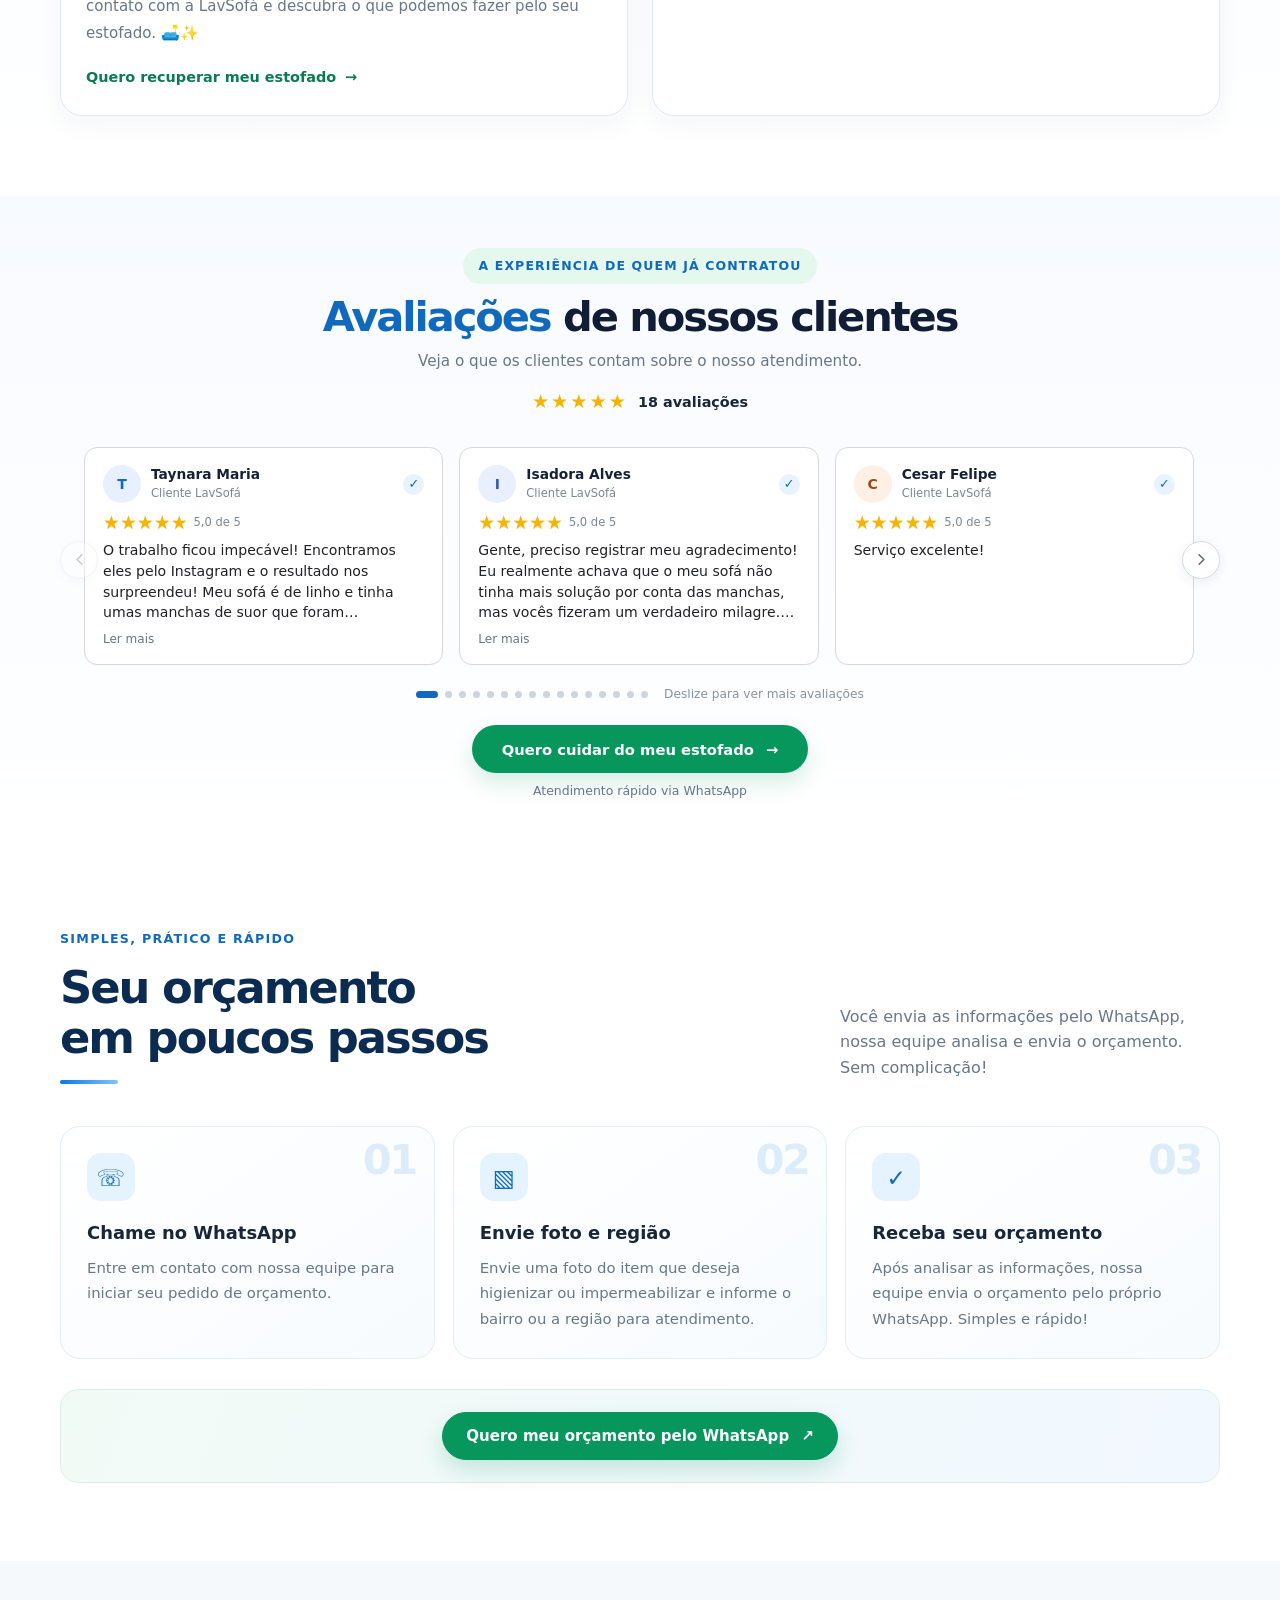
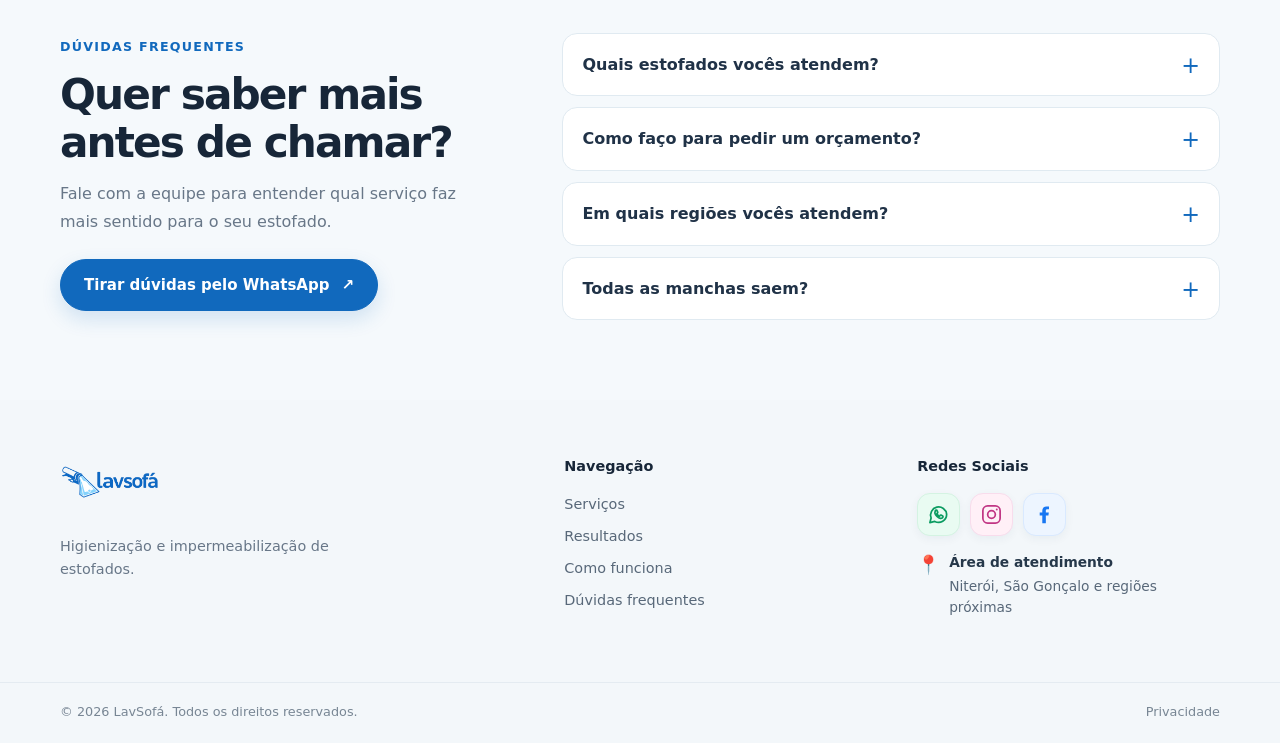
==== commit 8e760a40: "Update index.html" ====
--- a/index.html
+++ b/index.html
@@ -121,7 +121,7 @@
   <div class="container footer-main">
     <div class="footer-brand"><img src="static/img/logo-lavsofa.svg" alt="LavSofá"><p>Higienização e impermeabilização de estofados.</p></div>
     <div><h3>Navegação</h3><a href="#servicos">Serviços</a><a href="#trabalhos" data-nav-portfolio hidden>Resultados</a><a href="#como-funciona">Como funciona</a><a href="#duvidas">Dúvidas frequentes</a></div>
-    <div class="footer-contact"><h3>Fale conosco</h3><div class="footer-socials" aria-label="Redes sociais e contato">
+    <div class="footer-contact"><h3>Redes Sociais</h3><div class="footer-socials" aria-label="Redes sociais e contato">
       <a class="social-icon social-whatsapp" href="https://wa.me/5521966069772" target="_blank" rel="noopener noreferrer" aria-label="WhatsApp da LavSofá" title="WhatsApp" data-whatsapp><svg viewBox="0 0 24 24" aria-hidden="true"><path d="M20.5 11.8a8.4 8.4 0 0 1-12.4 7.4L3 20.5l1.3-4.9a8.4 8.4 0 1 1 16.2-3.8Z"/><path d="M8.7 7.8c.2-.5.4-.5.7-.5h.5c.2 0 .4.1.5.4l.8 1.9c.1.2.1.4-.1.6l-.6.7c-.2.2-.2.4-.1.6.5.9 1.3 1.7 2.2 2.2.2.1.4.1.6-.1l.8-.9c.2-.2.4-.2.6-.1l1.8.9c.2.1.3.3.3.5 0 .3-.2 1.2-.8 1.6-.5.4-1.2.6-2 .4-1-.2-2.2-.8-3.5-2-1.1-1-1.9-2.3-2.1-3.2-.2-.8 0-1.6.4-2.1Z"/></svg></a>
       <a class="social-icon social-instagram" href="https://www.instagram.com/lavsofa.rj/" target="_blank" rel="noopener noreferrer" aria-label="Instagram da LavSofá" title="Instagram"><svg viewBox="0 0 24 24" aria-hidden="true"><rect x="3" y="3" width="18" height="18" rx="5"/><circle cx="12" cy="12" r="4"/><circle class="social-dot" cx="17.5" cy="6.7" r="1"/></svg></a>
       <a class="social-icon social-facebook" href="https://www.facebook.com/people/LavSof%C3%A1/61586014421787/" target="_blank" rel="noopener noreferrer" aria-label="Facebook da LavSofá" title="Facebook"><svg viewBox="0 0 24 24" aria-hidden="true"><path d="M13.4 21v-8h2.7l.4-3.1h-3.1V8c0-.9.3-1.5 1.6-1.5h1.7V3.7c-.3 0-1.4-.1-2.6-.1-2.6 0-4.4 1.6-4.4 4.5v1.8H7v3.1h2.7v8h3.7Z" fill="currentColor" stroke="none"/></svg></a>
--- a/static/css/site.css
+++ b/static/css/site.css
@@ -335,3 +335,82 @@
 .footer-service-area>span:last-child{display:flex;flex-direction:column;gap:3px}
 .footer-service-area strong{color:#26384a;font-size:.86rem;font-weight:800}
 .footer-service-area [data-service-areas]{font-size:.86rem;font-weight:500;color:#586879}
+
+
+/* Avaliações compactas: cards inspirados no visual de avaliações do Google */
+.testimonials-section{padding-block:52px}
+.testimonials-section .testimonials-heading{margin-bottom:26px}
+.testimonials-section .testimonials-heading h2{font-size:clamp(1.8rem,3.3vw,2.6rem);margin:10px 0}
+.testimonials-section .testimonials-heading>p{font-size:.95rem}
+.testimonials-section .reviews-summary{margin-top:13px}
+.testimonials-section .testimonials-carousel{padding-inline:24px}
+.testimonials-section .testimonials-track{gap:16px;padding:3px 1px 10px}
+.testimonials-section .testimonial-card{
+  flex:0 0 calc((100% - 32px)/3);
+  min-height:0;
+  align-self:stretch;
+  padding:17px 18px;
+  border:1px solid #d9d9d9;
+  border-radius:13px;
+  box-shadow:0 1px 2px rgba(0,0,0,.025);
+  gap:0;
+}
+.testimonials-section .testimonial-card:hover{
+  border-color:#c7c7c7;
+  box-shadow:0 4px 14px rgba(20,35,55,.07);
+  transform:translateY(-1px);
+}
+.testimonials-section .testimonial-card-top{gap:8px}
+.testimonials-section .testimonial-person{gap:10px}
+.testimonials-section .testimonial-person .avatar{width:38px;height:38px;font-size:.88rem}
+.testimonials-section .testimonial-person-details strong{font-size:.86rem}
+.testimonials-section .testimonial-person-details small{font-size:.72rem}
+.testimonials-section .google-review-mark{width:22px;height:22px;font-size:1.1rem}
+.testimonials-section .testimonial-check{width:21px;height:21px}
+.testimonials-section .testimonial-rating{gap:6px;margin:10px 0 8px}
+.testimonials-section .testimonial-rating .testimonial-stars{font-size:1.18rem;letter-spacing:0}
+.testimonials-section .rating-number{font-size:.72rem}
+.testimonials-section .testimonial-card .quote-mark{display:none}
+.testimonials-section .testimonial-card blockquote{
+  display:-webkit-box;
+  -webkit-box-orient:vertical;
+  -webkit-line-clamp:4;
+  overflow:hidden;
+  margin:0;
+  color:#202124;
+  font-size:.88rem;
+  line-height:1.48;
+}
+.testimonials-section .testimonial-card blockquote.is-expanded{
+  display:block;
+  overflow:visible;
+}
+.testimonials-section .testimonial-read-more{
+  align-self:flex-start;
+  margin-top:8px;
+  padding:0;
+  border:0;
+  background:transparent;
+  color:#6b7280;
+  font:inherit;
+  font-size:.75rem;
+  line-height:1.35;
+  cursor:pointer;
+}
+.testimonials-section .testimonial-read-more:hover{color:#1f2937;text-decoration:underline}
+.testimonials-section .testimonial-read-more:focus-visible{outline:2px solid var(--blue);outline-offset:3px;border-radius:3px}
+.testimonials-section .testimonial-no-comment{margin:0;font-size:.86rem}
+.testimonials-section .testimonials-cta{margin-top:20px}
+.testimonials-section .testimonial-cta-button{min-height:48px;font-size:.92rem}
+@media(max-width:980px){
+  .testimonials-section .testimonial-card{flex-basis:calc((100% - 16px)/2)}
+}
+@media(max-width:640px){
+  .testimonials-section{padding-block:44px}
+  .testimonials-section .testimonials-heading{margin-bottom:22px}
+  .testimonials-section .testimonials-heading h2{font-size:2rem}
+  .testimonials-section .testimonials-carousel{padding-inline:12px}
+  .testimonials-section .testimonials-track{gap:12px}
+  .testimonials-section .testimonial-card{flex-basis:100%;padding:16px}
+  .testimonials-section .testimonial-card blockquote{font-size:.88rem}
+}
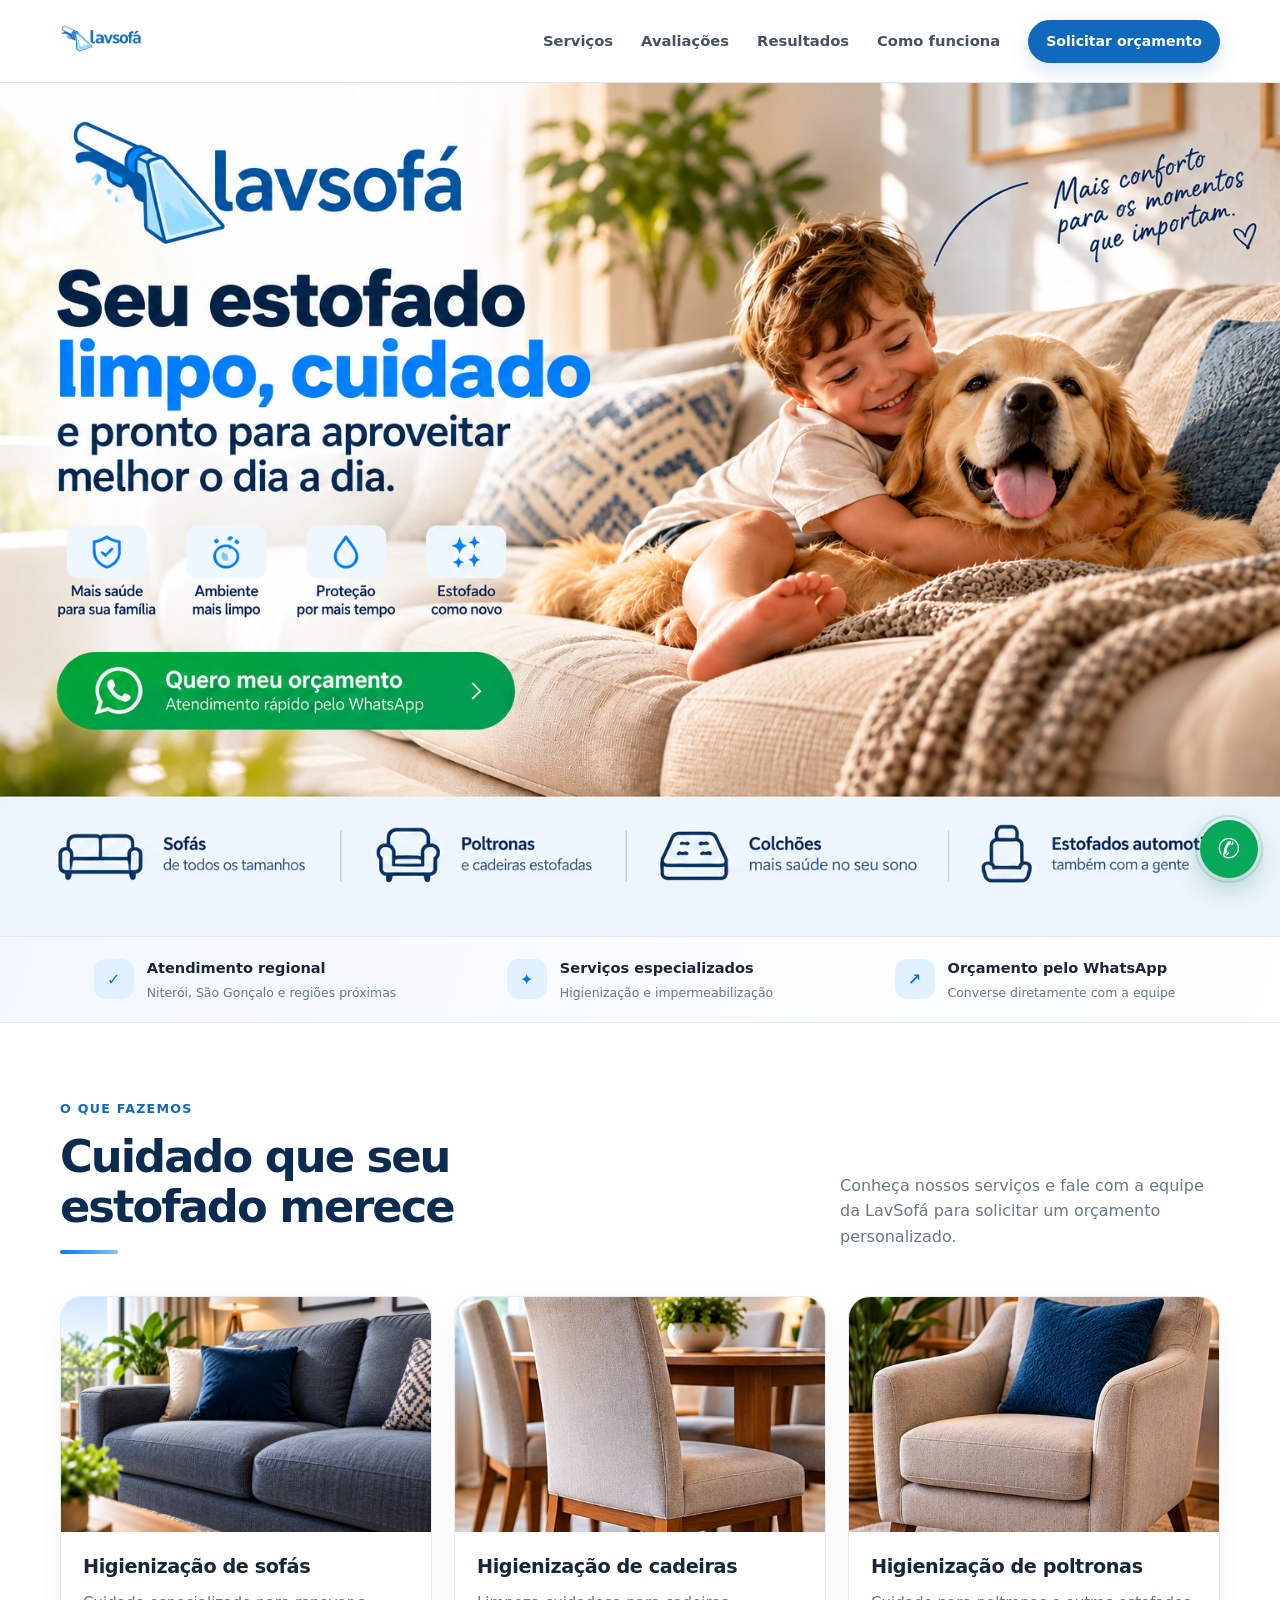
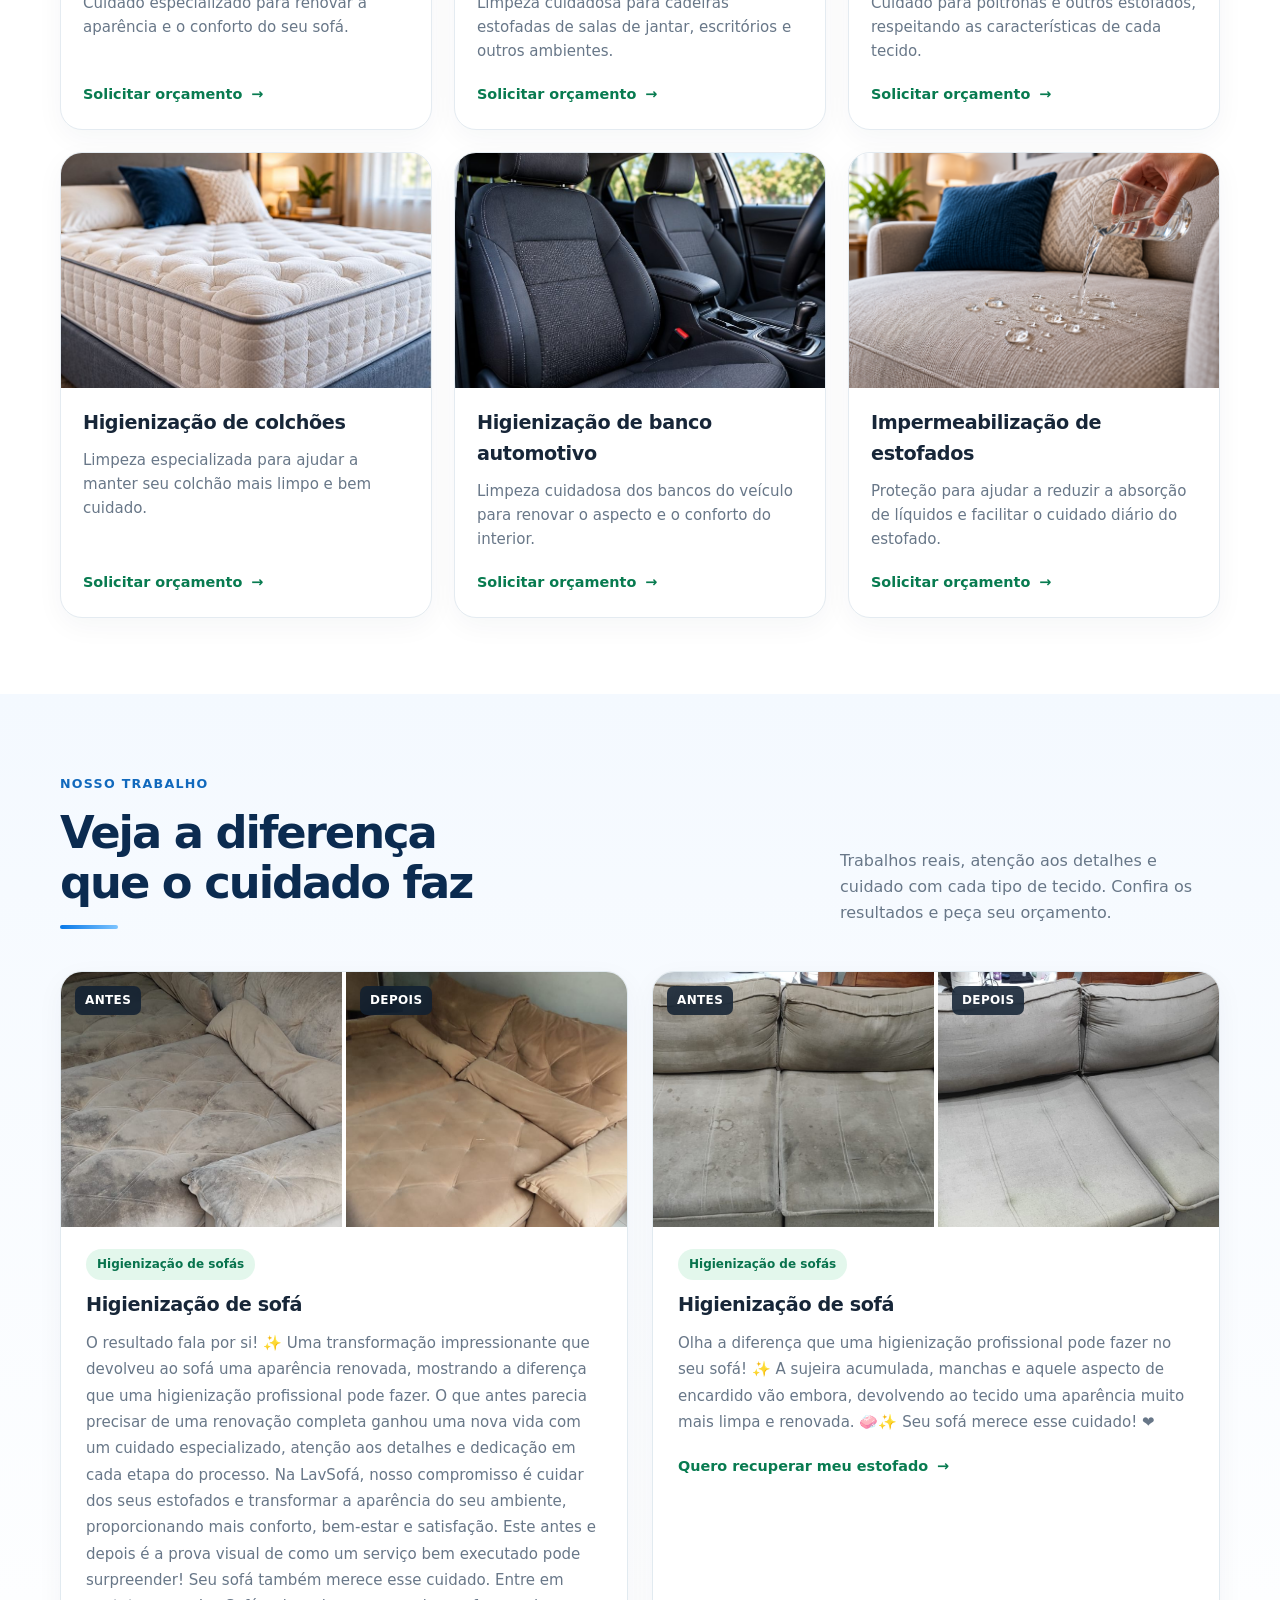
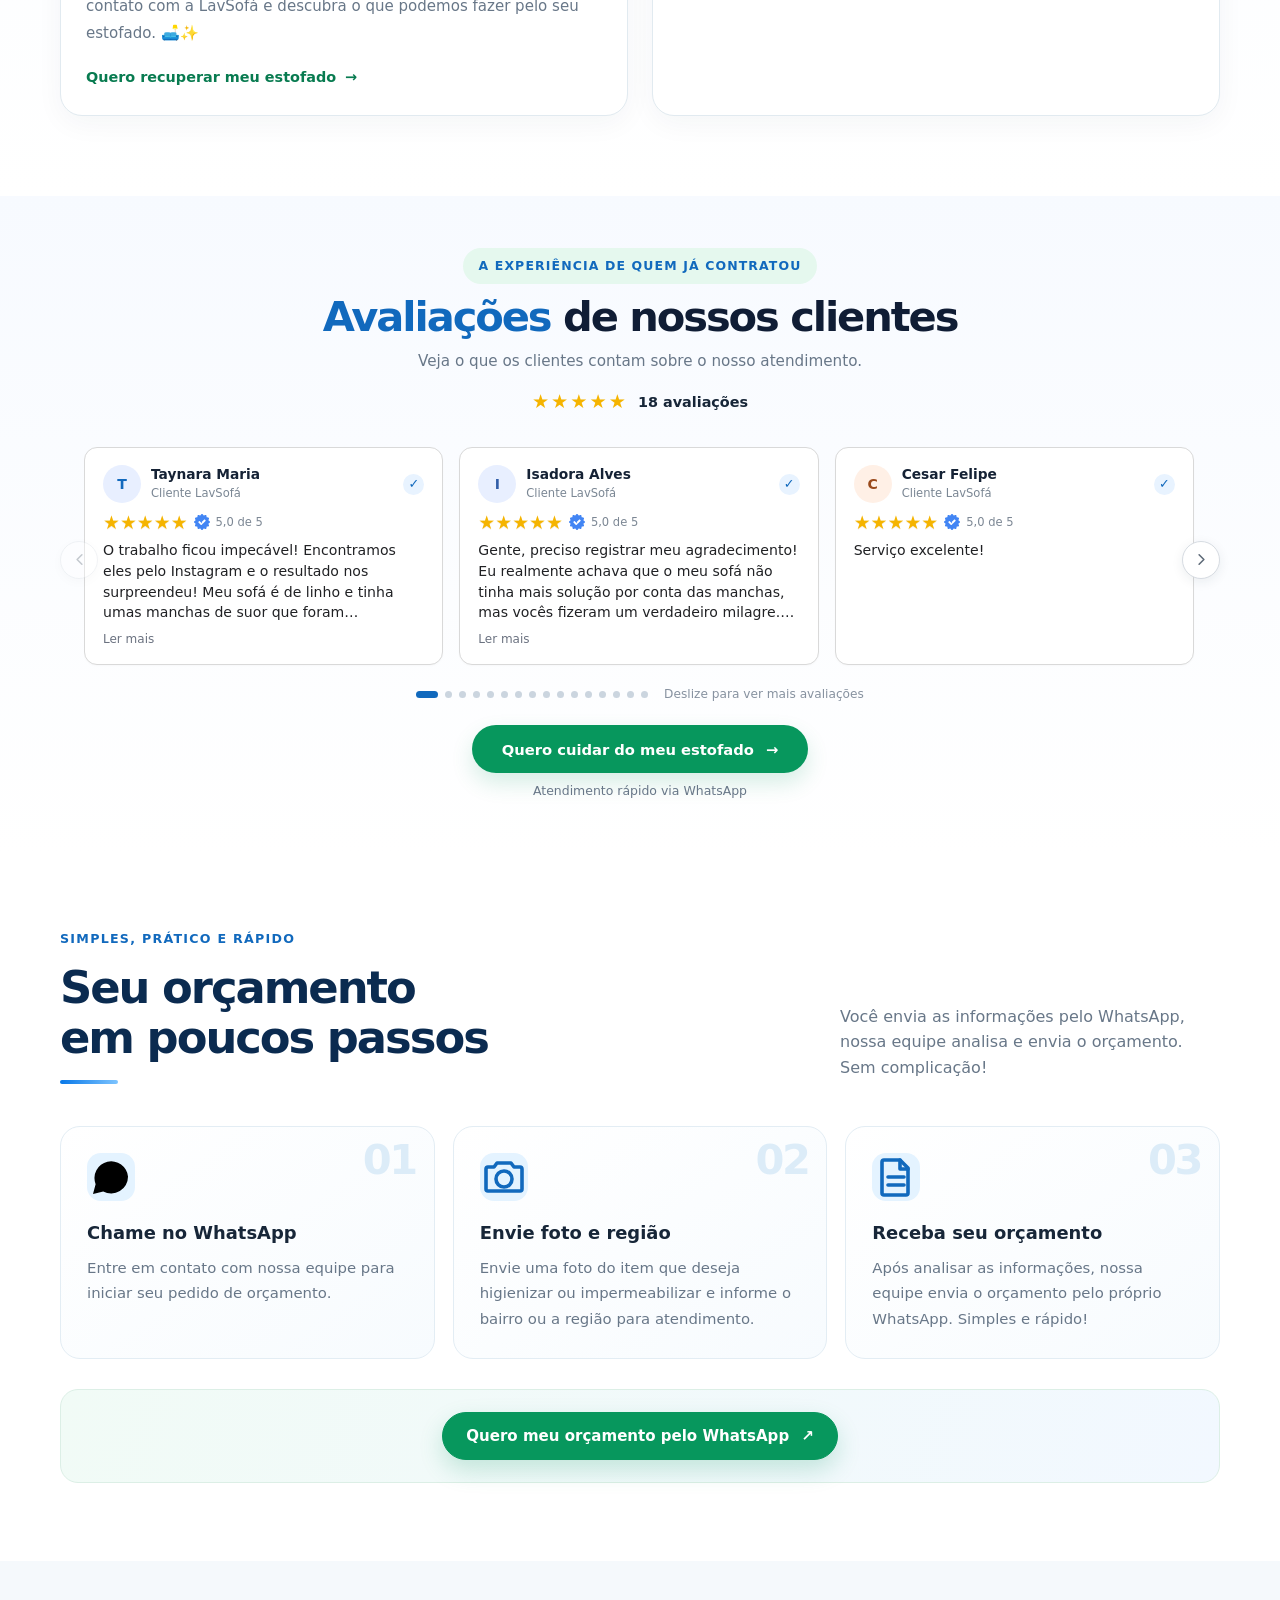
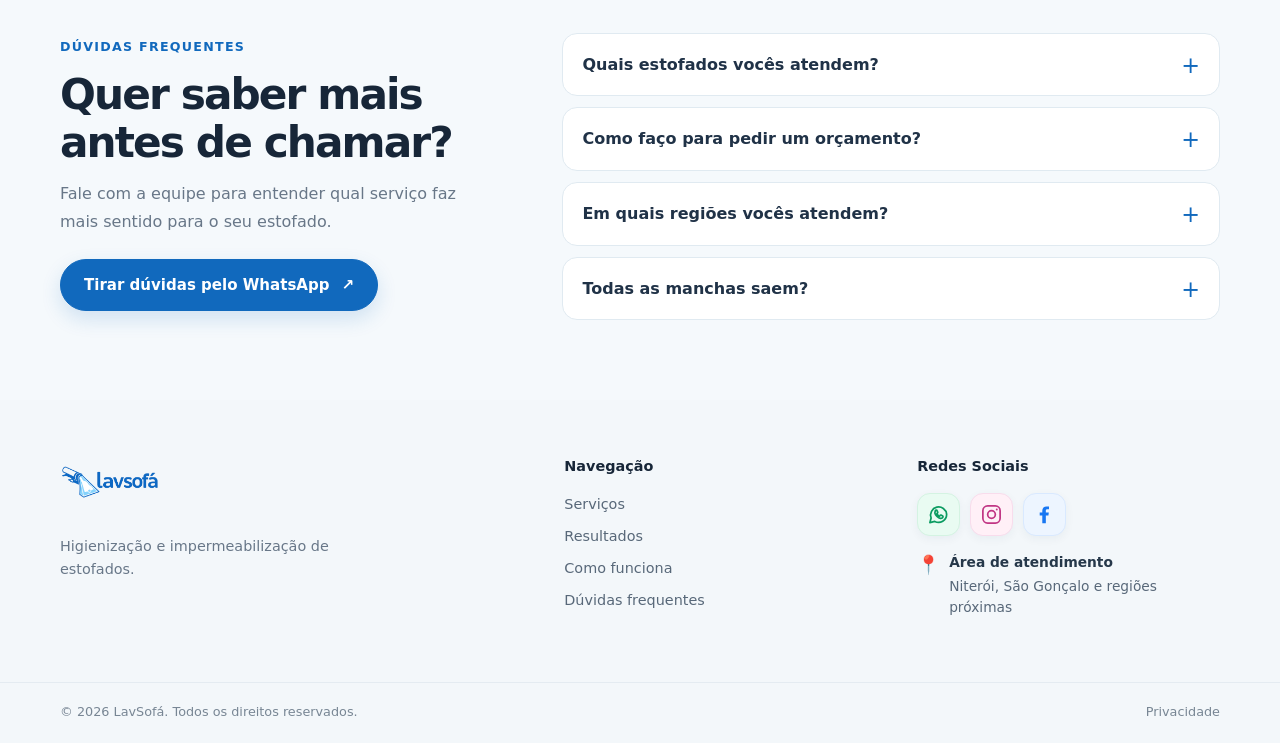
==== commit 8d356fef: "Atualiza ícones das etapas de orçamento" ====
--- a/index.html
+++ b/index.html
@@ -92,9 +92,9 @@
         <p>Você envia as informações pelo WhatsApp, nossa equipe analisa e envia o orçamento. Sem complicação!</p>
       </div>
       <div class="steps-grid">
-        <article class="step-card"><span class="step-number">01</span><div class="step-icon" aria-hidden="true">☏</div><h3>Chame no WhatsApp</h3><p>Entre em contato com nossa equipe para iniciar seu pedido de orçamento.</p></article>
-        <article class="step-card"><span class="step-number">02</span><div class="step-icon" aria-hidden="true">▧</div><h3>Envie foto e região</h3><p>Envie uma foto do item que deseja higienizar ou impermeabilizar e informe o bairro ou a região para atendimento.</p></article>
-        <article class="step-card"><span class="step-number">03</span><div class="step-icon" aria-hidden="true">✓</div><h3>Receba seu orçamento</h3><p>Após analisar as informações, nossa equipe envia o orçamento pelo próprio WhatsApp. Simples e rápido!</p></article>
+        <article class="step-card"><span class="step-number">01</span><div class="step-icon" aria-hidden="true"><svg class="step-icon-whatsapp" viewBox="0 0 24 24"><path d="M20.5 11.8a8.4 8.4 0 0 1-12.4 7.4L3 20.5l1.3-4.9a8.4 8.4 0 1 1 16.2-3.8Z"/><path d="M8.7 7.8c.2-.5.4-.5.7-.5h.5c.2 0 .4.1.5.4l.8 1.9c.1.2.1.4-.1.6l-.6.7c-.2.2-.2.4-.1.6.5.9 1.3 1.7 2.2 2.2.2.1.4.1.6-.1l.8-.9c.2-.2.4-.2.6-.1l1.8.9c.2.1.3.3.3.5 0 .3-.2 1.2-.8 1.6-.5.4-1.2.6-2 .4-1-.2-2.2-.8-3.5-2-1.1-1-1.9-2.3-2.1-3.2-.2-.8 0-1.6.4-2.1Z"/></svg></div><h3>Chame no WhatsApp</h3><p>Entre em contato com nossa equipe para iniciar seu pedido de orçamento.</p></article>
+        <article class="step-card"><span class="step-number">02</span><div class="step-icon" aria-hidden="true"><svg viewBox="0 0 24 24" fill="none" stroke="currentColor" stroke-width="1.8" stroke-linecap="round" stroke-linejoin="round"><path d="M4 7h3l1.5-2h7L17 7h3a1 1 0 0 1 1 1v10a1 1 0 0 1-1 1H4a1 1 0 0 1-1-1V8a1 1 0 0 1 1-1Z"/><circle cx="12" cy="13" r="4"/></svg></div><h3>Envie foto e região</h3><p>Envie uma foto do item que deseja higienizar ou impermeabilizar e informe o bairro ou a região para atendimento.</p></article>
+        <article class="step-card"><span class="step-number">03</span><div class="step-icon" aria-hidden="true"><svg viewBox="0 0 24 24" fill="none" stroke="currentColor" stroke-width="1.8" stroke-linecap="round" stroke-linejoin="round"><path d="M6 3.5h8l4 4V20a1 1 0 0 1-1 1H6a1 1 0 0 1-1-1V4.5a1 1 0 0 1 1-1Z"/><path d="M14 3.5V8h4M8 12h8M8 16h8"/></svg></div><h3>Receba seu orçamento</h3><p>Após analisar as informações, nossa equipe envia o orçamento pelo próprio WhatsApp. Simples e rápido!</p></article>
       </div>
       <div class="steps-cta"><a class="button hero-primary-cta" href="https://wa.me/5521966069772" target="_blank" rel="noopener noreferrer" data-whatsapp>Quero meu orçamento pelo WhatsApp <span aria-hidden="true">↗</span></a></div>
     </div>
--- a/static/css/site.css
+++ b/static/css/site.css
@@ -414,3 +414,14 @@
   .testimonials-section .testimonial-card{flex-basis:100%;padding:16px}
   .testimonials-section .testimonial-card blockquote{font-size:.88rem}
 }
+
+
+/* Selo ao lado das estrelas das avaliações */
+.testimonials-section .testimonial-verified-icon{
+  display:inline-block;
+  width:16px;
+  height:16px;
+  flex:0 0 16px;
+  object-fit:contain;
+  vertical-align:middle;
+}
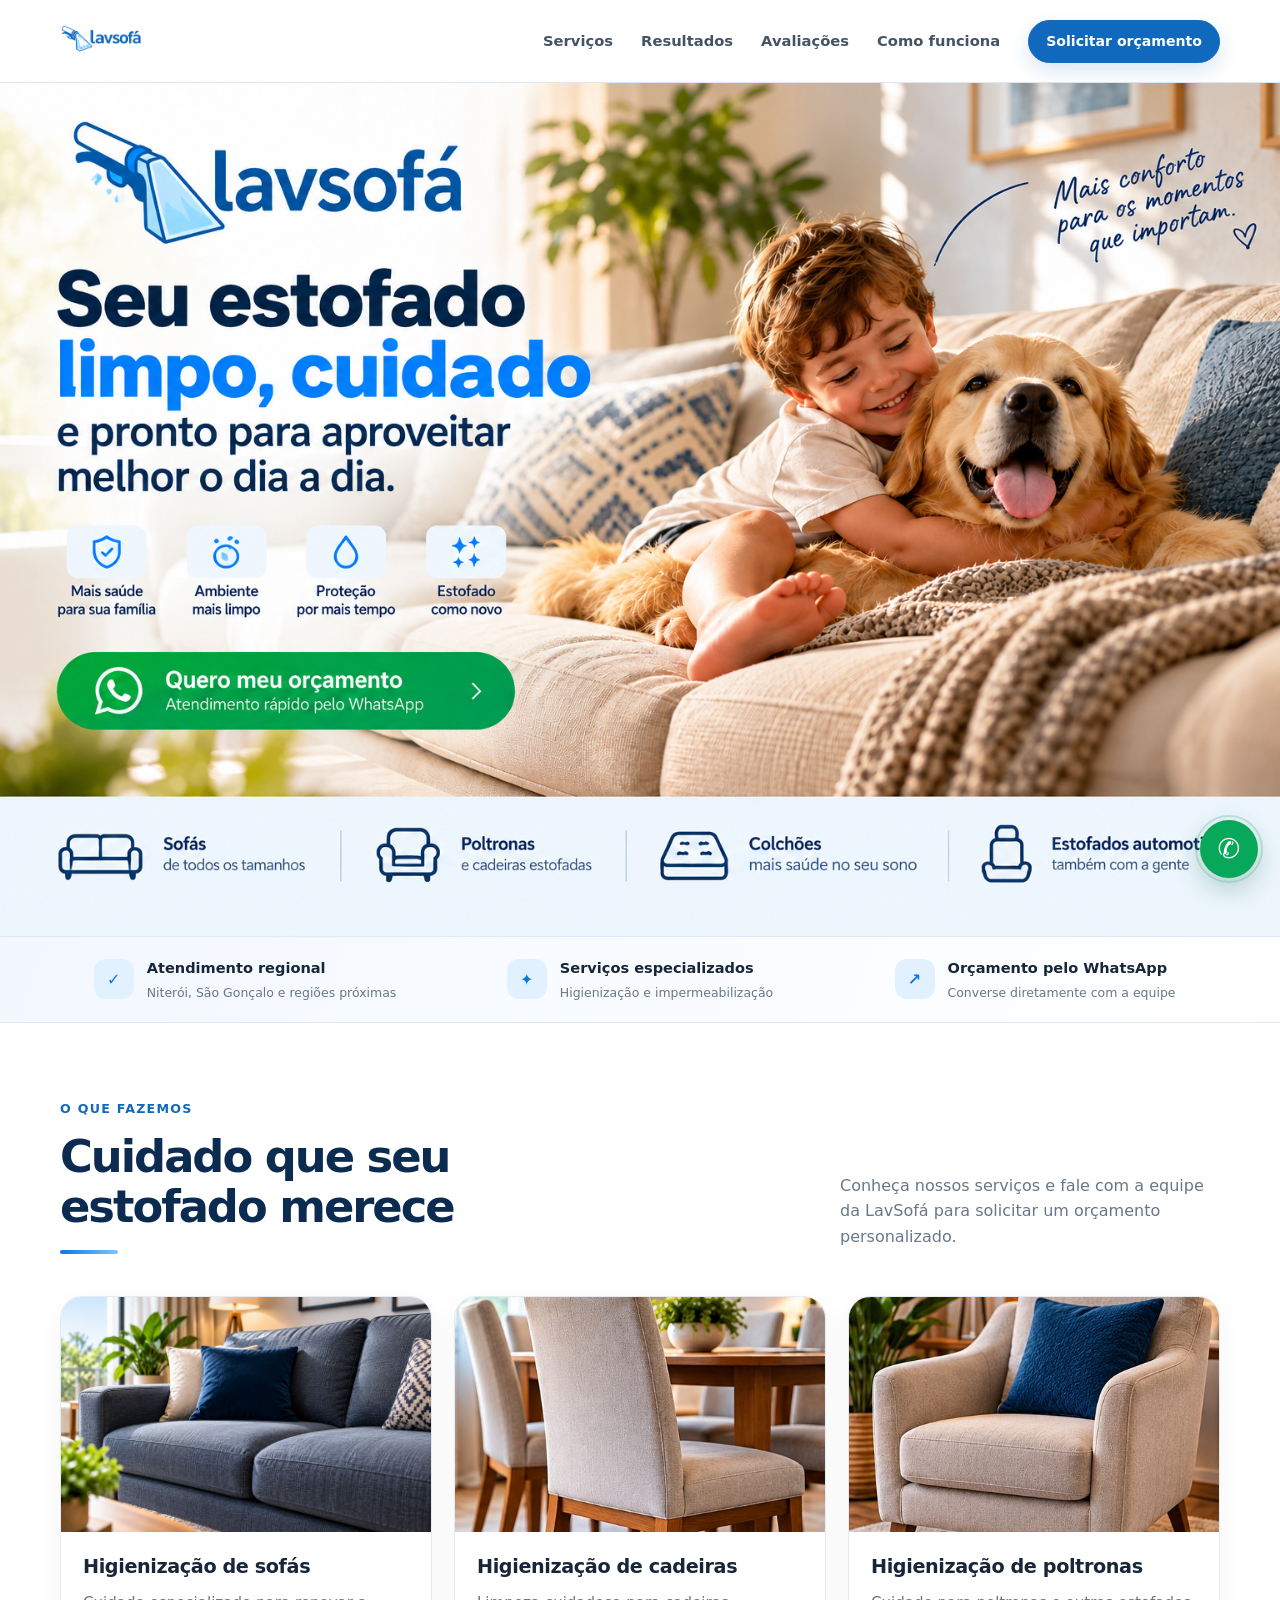
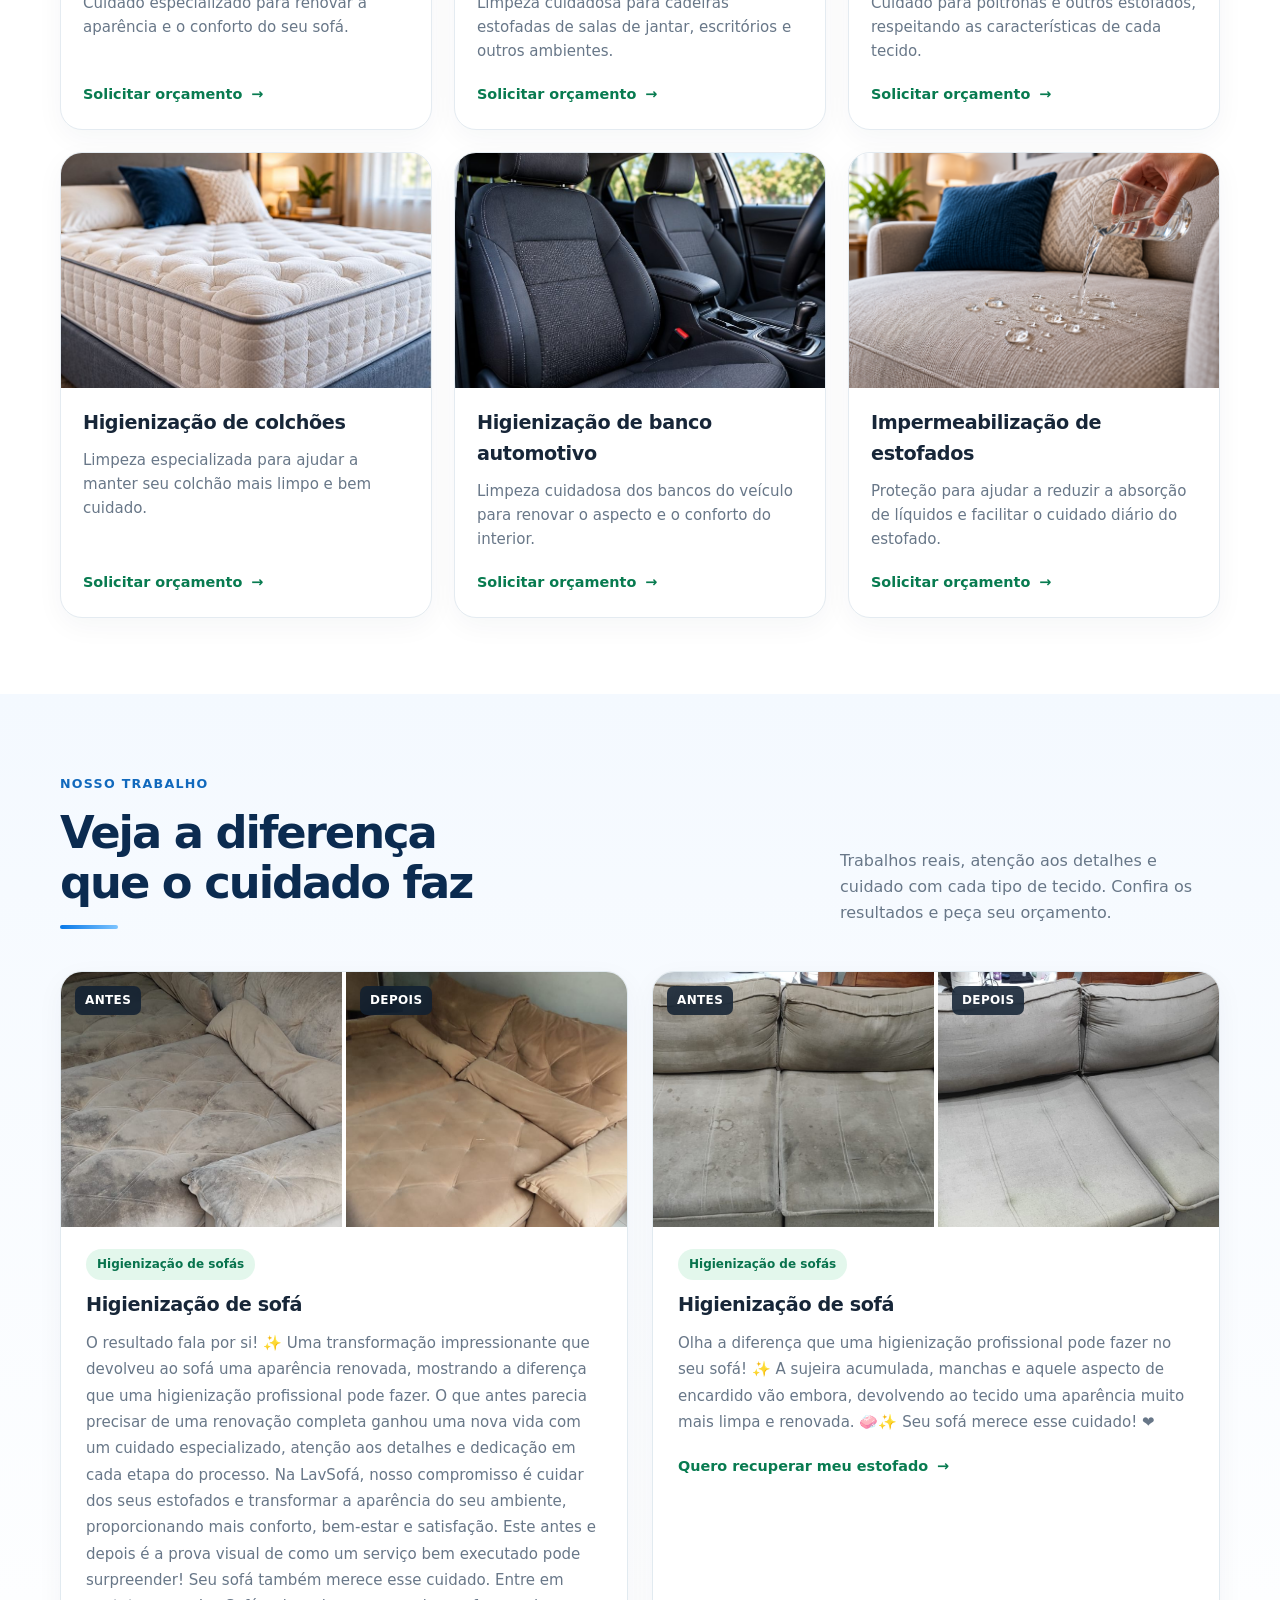
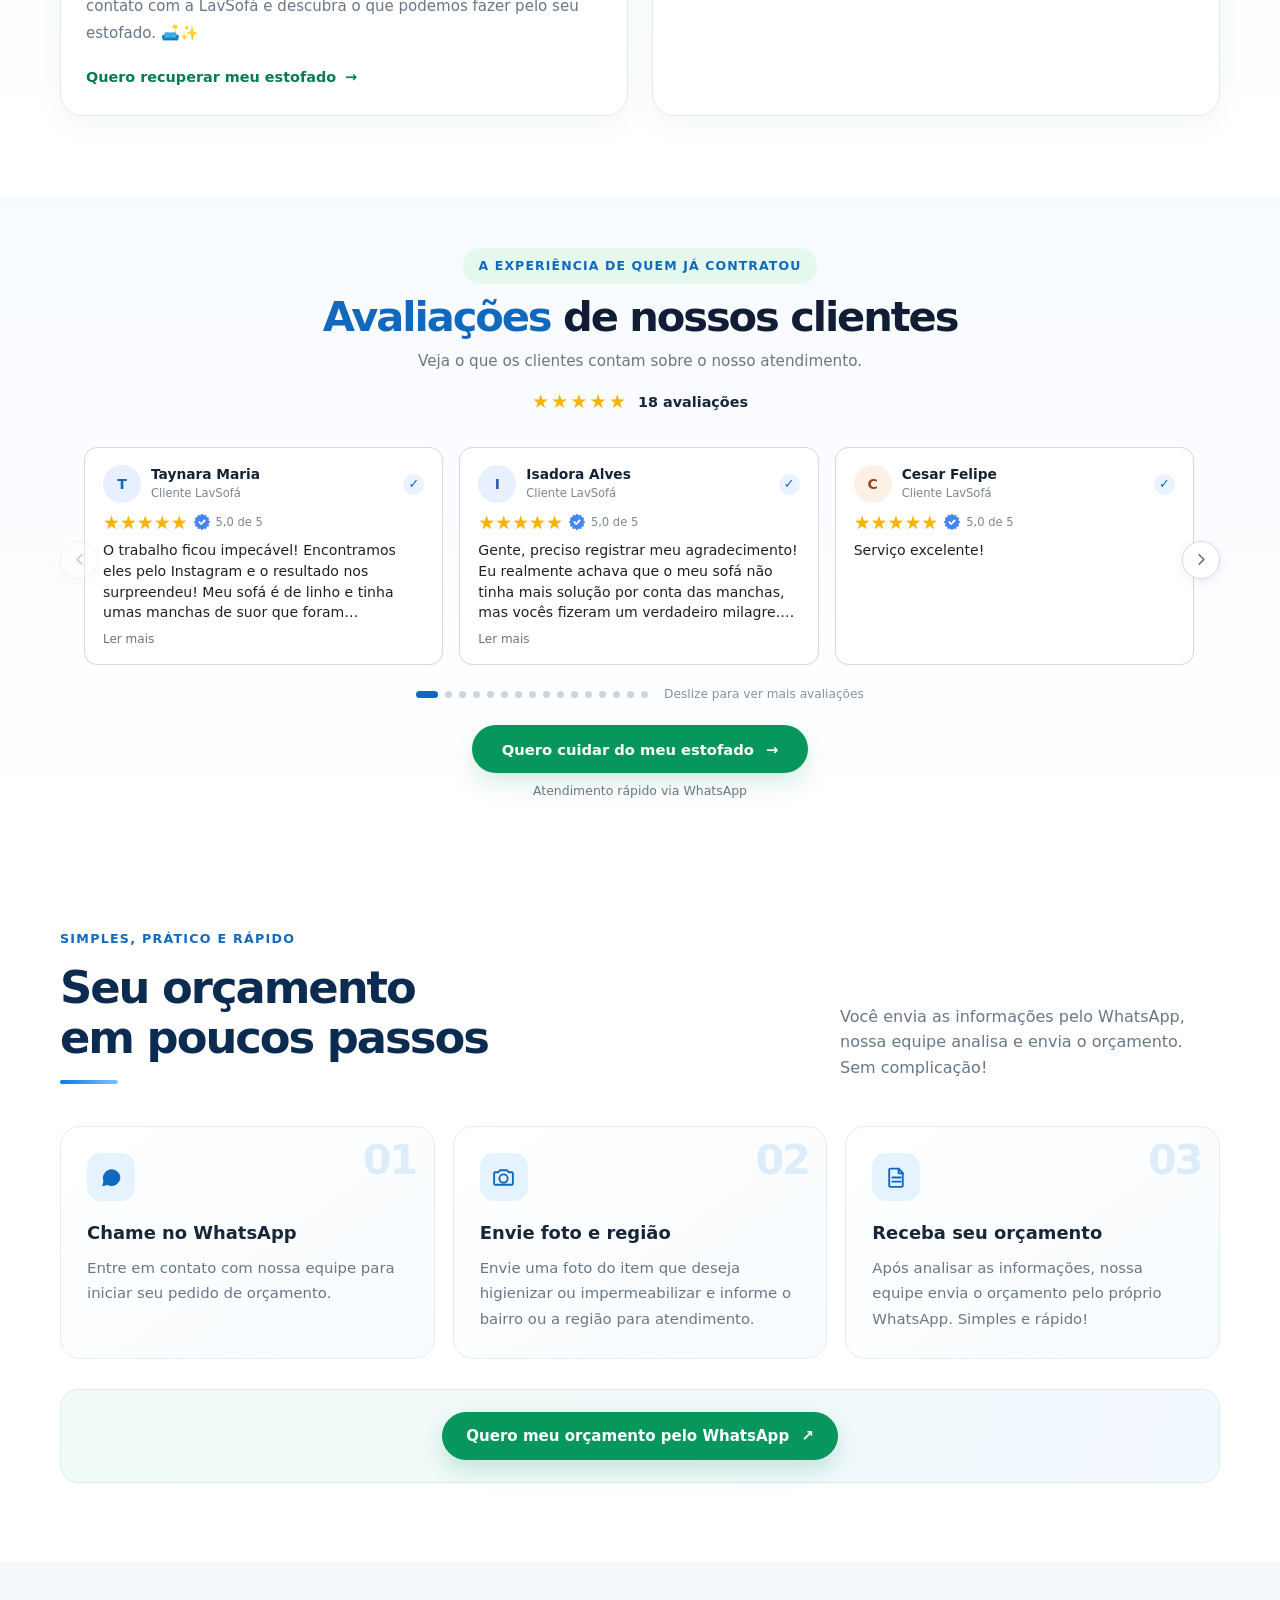
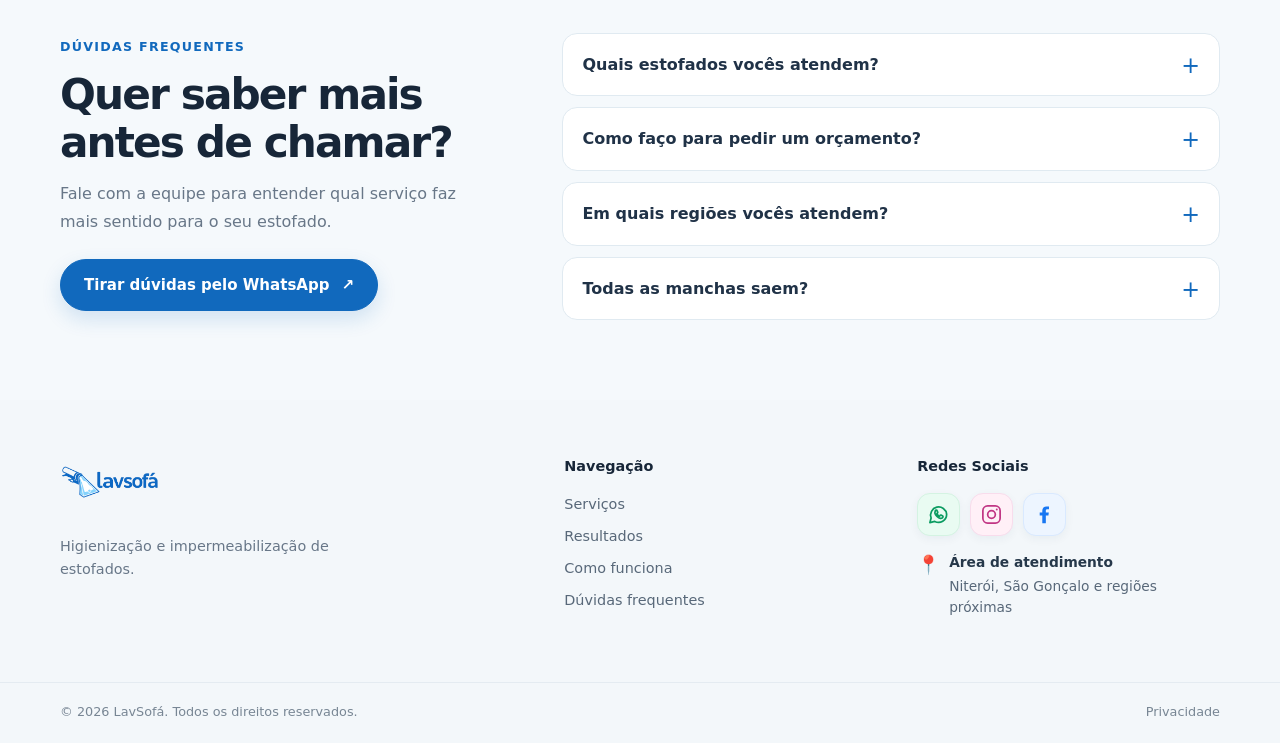
==== commit dde24a35: "Reordena itens do menu principal" ====
--- a/index.html
+++ b/index.html
@@ -20,7 +20,7 @@
     <a class="brand" href="#inicio" aria-label="LavSofá — início"><img src="static/img/logo-lavsofa.svg" alt="Logotipo LavSofá"></a>
     <button class="menu-toggle" type="button" aria-expanded="false" aria-controls="main-nav" aria-label="Abrir menu"><span></span><span></span><span></span></button>
     <nav id="main-nav" class="main-nav" aria-label="Navegação principal">
-      <a href="#servicos">Serviços</a><a href="#avaliacoes" data-nav-testimonials hidden>Avaliações</a><a href="#trabalhos" data-nav-portfolio hidden>Resultados</a><a href="#como-funciona">Como funciona</a>
+      <a href="#servicos">Serviços</a><a href="#trabalhos" data-nav-portfolio hidden>Resultados</a><a href="#avaliacoes" data-nav-testimonials hidden>Avaliações</a><a href="#como-funciona">Como funciona</a>
       <a class="button button-small" href="https://wa.me/5521966069772" target="_blank" rel="noopener noreferrer" data-whatsapp>Solicitar orçamento</a>
     </nav>
   </div>
--- a/static/css/site.css
+++ b/static/css/site.css
@@ -425,3 +425,8 @@
   object-fit:contain;
   vertical-align:middle;
 }
+
+
+/* Ícones das três etapas de orçamento */
+.step-icon svg{display:block;width:25px;height:25px}
+.step-icon .step-icon-whatsapp{fill:currentColor}
